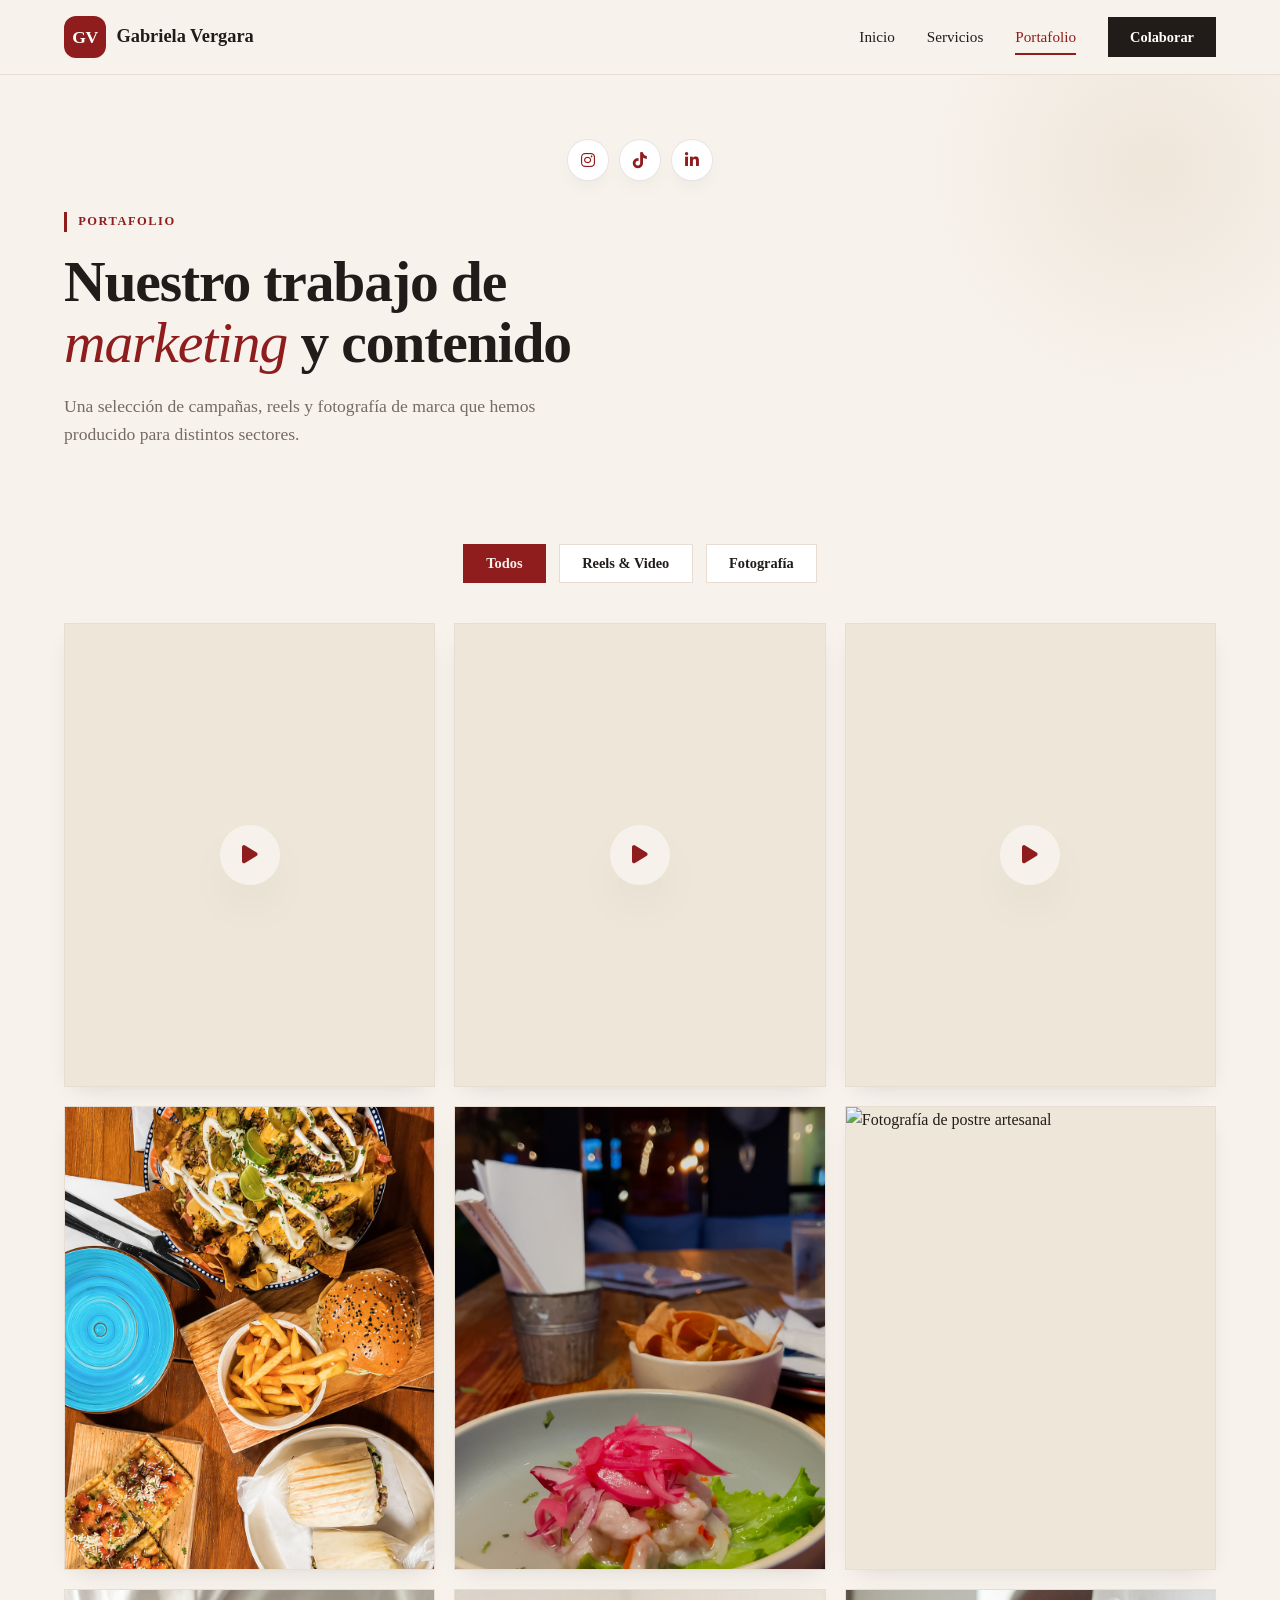
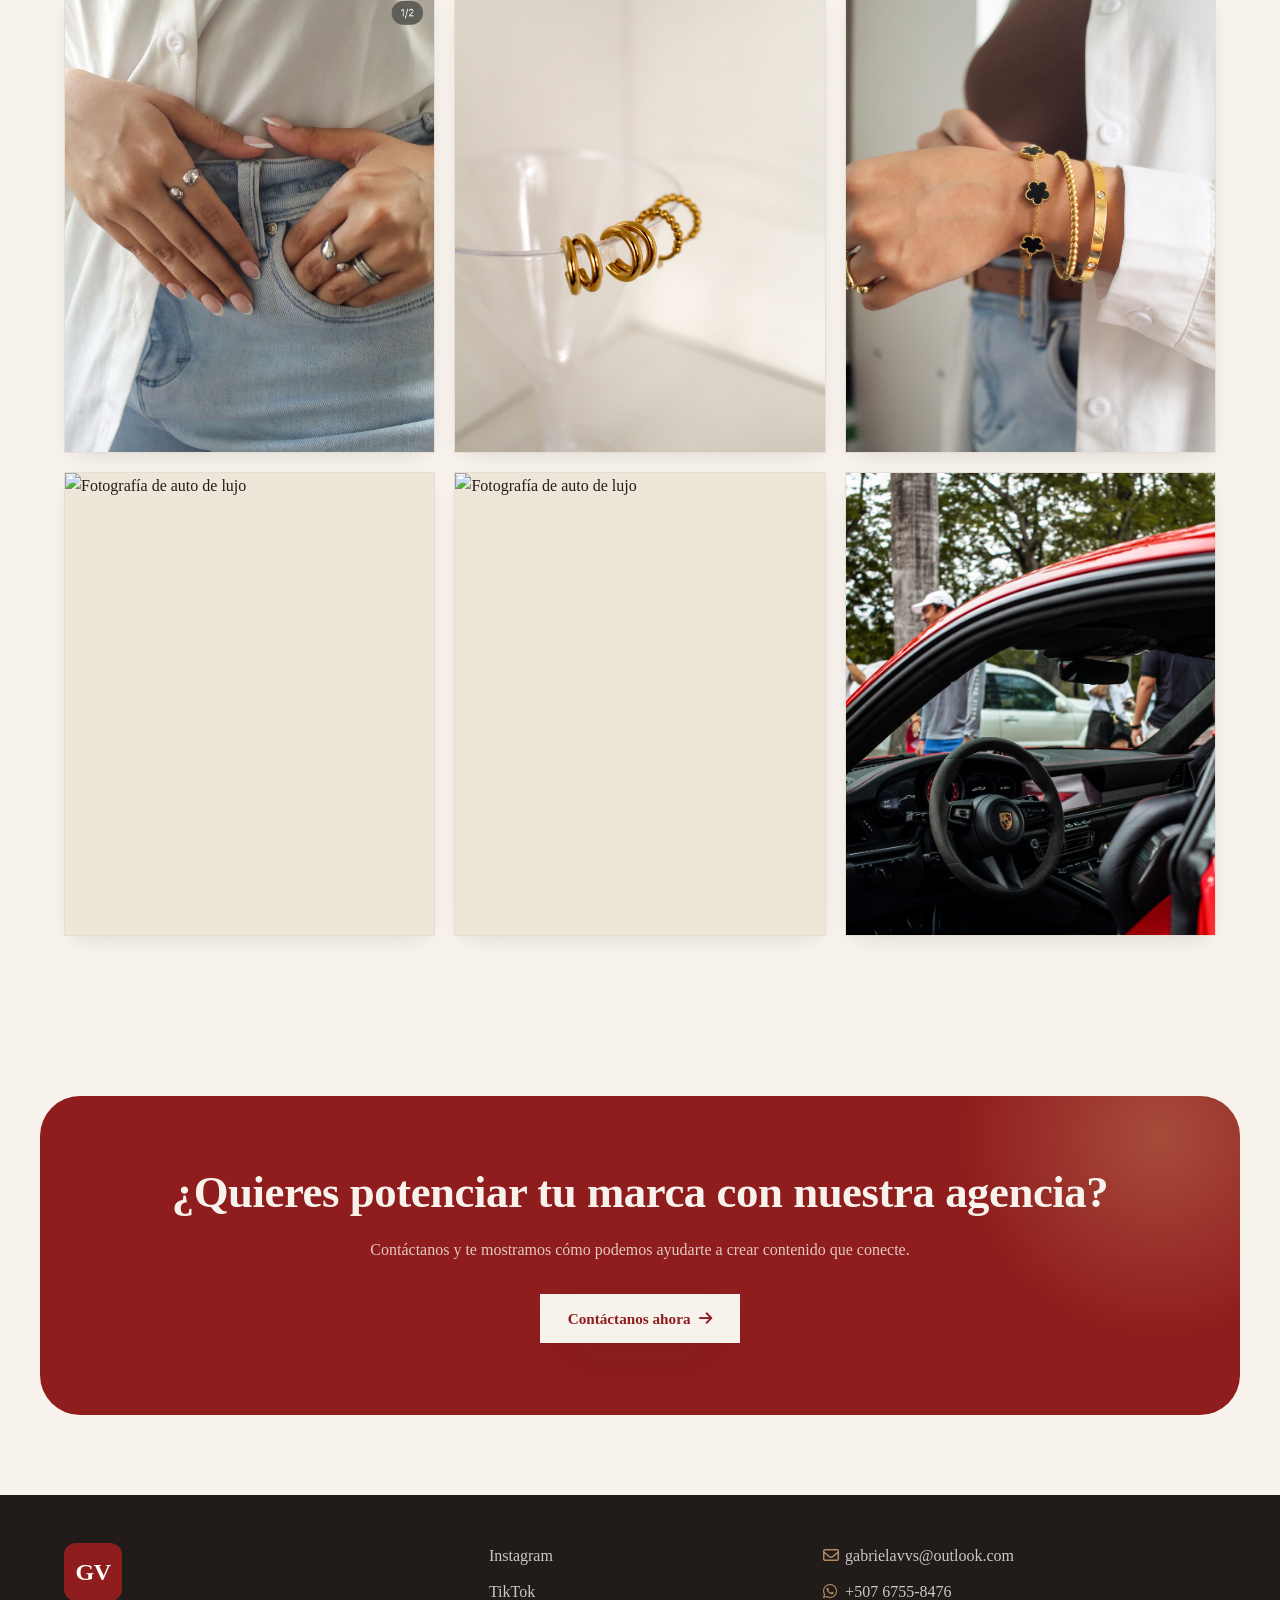
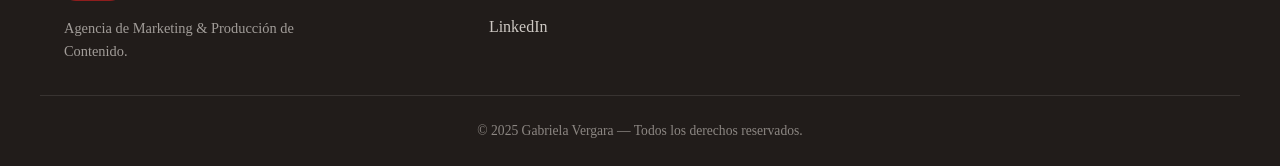
==== portafolio.html @ 84b617a2 "arreglo del portafolio" ====
<!DOCTYPE html>
<html lang="es">
<head>
    <meta charset="UTF-8">
    <meta name="viewport" content="width=device-width, initial-scale=1.0">
    <title>Portafolio de Marketing y Producción | Agencia Gabriela Vergara</title>
    <meta name="description" content="Portafolio de nuestra agencia de marketing: producción audiovisual, campañas de video y fotografía profesional para marcas.">
    <meta name="keywords" content="portafolio agencia marketing, producción audiovisual, campañas digitales, fotografía de marca">
    <meta name="author" content="Gabriela Vergara">

    <meta property="og:title" content="Portafolio de Marketing | Agencia Gabriela Vergara">
    <meta property="og:description" content="Trabajos destacados de nuestra agencia de marketing y producción de contenido.">
    <meta property="og:type" content="website">

    <link rel="preconnect" href="https://fonts.googleapis.com">
    <link rel="preconnect" href="https://fonts.gstatic.com" crossorigin>
    <link href="https://fonts.googleapis.com/css2?family=Fraunces:ital,opsz,wght@0,9..144,400;0,9..144,600;0,9..144,800;1,9..144,500&family=Poppins:wght@300;400;500;600;700&display=swap" rel="stylesheet">
    <link rel="stylesheet" href="https://cdnjs.cloudflare.com/ajax/libs/font-awesome/6.4.0/css/all.min.css">
    <link rel="stylesheet" href="styles.css">

    <script type="application/ld+json">
    {
        "@context": "https://schema.org",
        "@type": "CollectionPage",
        "name": "Portafolio de Marketing",
        "description": "Proyectos de marketing digital, producción audiovisual y fotografía.",
        "provider": { "@type": "MarketingAgency", "name": "Gabriela Vergara" }
    }
    </script>
</head>
<body>

<!-- ============== HEADER ============== -->
<header id="header">
    <div class="container nav-wrap">
        <a href="index.html" class="logo">
            <span class="logo-mark">GV</span>
            <span class="logo-text">Gabriela Vergara</span>
        </a>
        <nav class="nav-links" id="navLinks">
            <a href="index.html">Inicio</a>
            <a href="servicios.html">Servicios</a>
            <a href="portafolio.html" class="active">Portafolio</a>
            <button class="btn btn-ghost" data-consulta="colaboración creativa">Colaborar</button>
        </nav>
        <button class="menu-toggle" id="menuToggle" aria-label="Abrir menú">
            <i class="fas fa-bars"></i>
        </button>
    </div>
    <div class="menu-overlay" id="menuOverlay"></div>
</header>

<main>
    <!-- ============== HERO ============== -->
    <section class="page-hero">
        <div class="container">
            <div class="social-row reveal">
                <a href="https://www.instagram.com/gabrielavvs/?hl=es" target="_blank" rel="noopener noreferrer" aria-label="Instagram"><i class="fab fa-instagram"></i></a>
                <a href="https://www.tiktok.com/@gabrielavvss" target="_blank" rel="noopener noreferrer" aria-label="TikTok"><i class="fab fa-tiktok"></i></a>
                <a href="https://www.linkedin.com/in/gabriela-vergara-07524b201/" target="_blank" rel="noopener noreferrer" aria-label="LinkedIn"><i class="fab fa-linkedin-in"></i></a>
            </div>
            <span class="section-tag reveal">Portafolio</span>
            <h1 class="reveal">Nuestro trabajo de <em>marketing</em> y contenido</h1>
            <p class="lead reveal">Una selección de campañas, reels y fotografía de marca que hemos producido para distintos sectores.</p>
        </div>
    </section>

    <!-- ============== PORTAFOLIO ============== -->
    <section class="portfolio">
        <div class="container">
            <div class="filter-bar reveal">
                <button class="filter-btn active" data-filter="all">Todos</button>
                <button class="filter-btn" data-filter="video">Reels &amp; Video</button>
                <button class="filter-btn" data-filter="fotografia">Fotografía</button>
            </div>

            <div class="portfolio-grid" id="portfolioGrid">
                <!-- VIDEOS / REELS -->
                <div class="portfolio-item reveal" data-category="video" data-title="Reel Narrativo · Moda" data-src="comida1.mp4" data-type="video">
                    <video src="comida1.mp4" poster="images/port-reel-2.png" preload="metadata" muted loop></video>
                    <div class="play-icon"><span><i class="fas fa-play"></i></span></div>
                    <div class="item-overlay"><span class="tag">Reels &amp; Video</span><span class="title">Reel Narrativo · Moda</span></div>
                </div>
                <div class="portfolio-item reveal" data-category="video" data-title="Campaña TikTok Viral" data-src="comida2.mp4" data-type="video">
                    <video src="comida2.mp4" poster="images/port-reel-1.png" preload="metadata" muted loop></video>
                    <div class="play-icon"><span><i class="fas fa-play"></i></span></div>
                    <div class="item-overlay"><span class="tag">Reels &amp; Video</span><span class="title">Campaña TikTok Viral</span></div>
                </div>
                <div class="portfolio-item reveal" data-category="video" data-title="Contenido Institucional" data-src="comida3.mp4" data-type="video">
                    <video src="comida3.mp4" poster="images/port-reel-3.png" preload="metadata" muted loop></video>
                    <div class="play-icon"><span><i class="fas fa-play"></i></span></div>
                    <div class="item-overlay"><span class="tag">Reels &amp; Video</span><span class="title">Contenido Institucional</span></div>
                </div>

                <!-- FOTOGRAFÍA -->
                <div class="portfolio-item reveal" data-category="fotografia" data-title="Gastronomía" data-src="comida1.jpg">
                    <img src="comida1.jpg" alt="Fotografía gastronómica de plato gourmet">
                    <div class="item-overlay"><span class="tag">Fotografía</span><span class="title">Gastronomía</span></div>
                </div>
                <div class="portfolio-item reveal" data-category="fotografia" data-title="Producto Fresco" data-src="comida2.jpg">
                    <img src="comida2.jpg" alt="Fotografía de vegetales frescos">
                    <div class="item-overlay"><span class="tag">Fotografía</span><span class="title">Producto Fresco</span></div>
                </div>
                <div class="portfolio-item reveal" data-category="fotografia" data-title="Repostería" data-src="comida3.jpg">
                    <img src="comida3.jpg" alt="Fotografía de postre artesanal">
                    <div class="item-overlay"><span class="tag">Fotografía</span><span class="title">Repostería</span></div>
                </div>
                <div class="portfolio-item reveal" data-category="fotografia" data-title="Joyería" data-src="prendas1.PNG">
                    <img src="prendas1.PNG" alt="Fotografía de joyería de lujo">
                    <div class="item-overlay"><span class="tag">Fotografía</span><span class="title">Joyería</span></div>
                </div>
                <div class="portfolio-item reveal" data-category="fotografia" data-title="Detalle Joyería" data-src="prendas2.JPG">
                    <img src="prendas2.JPG" alt="Fotografía de aretes de oro">
                    <div class="item-overlay"><span class="tag">Fotografía</span><span class="title">Detalle Joyería</span></div>
                </div>
                <div class="portfolio-item reveal" data-category="fotografia" data-title="Detalle Automotriz" data-src="prendas3.jpg">
                    <img src="prendas3.jpg" alt="Fotografía automotriz de detalle">
                    <div class="item-overlay"><span class="tag">Fotografía</span><span class="title">Detalle Automotriz</span></div>
                </div>
                <div class="portfolio-item reveal" data-category="fotografia" data-title="Campaña Automotriz" data-src="A1.JPG">
                    <img src="A1.JPG" alt="Fotografía de auto de lujo">
                    <div class="item-overlay"><span class="tag">Fotografía</span><span class="title">Campaña Automotriz</span></div>
                </div>
                <div class="portfolio-item reveal" data-category="fotografia" data-title="Campaña Automotriz" data-src="A6.JPG">
                    <img src="A6.JPG" alt="Fotografía de auto de lujo">
                    <div class="item-overlay"><span class="tag">Fotografía</span><span class="title">Campaña Automotriz</span></div>
                </div>
                <div class="portfolio-item reveal" data-category="fotografia" data-title="Campaña Automotriz" data-src="A5.JPG">
                    <img src="A5.JPG" alt="Fotografía de auto de lujo">
                    <div class="item-overlay"><span class="tag">Fotografía</span><span class="title">Campaña Automotriz</span></div>
                </div>
            </div>
        </div>
    </section>

    <!-- ============== CTA ============== -->
    <section id="contacto" class="cta">
        <div class="container cta-inner reveal">
            <h2>¿Quieres potenciar tu marca con nuestra agencia?</h2>
            <p>Contáctanos y te mostramos cómo podemos ayudarte a crear contenido que conecte.</p>
            <button class="btn btn-light" data-consulta="consulta general">Contáctanos ahora <i class="fas fa-arrow-right"></i></button>
        </div>
    </section>
</main>

<!-- ============== FOOTER ============== -->
<footer>
    <div class="container footer-grid">
        <div>
            <span class="logo-mark big">GV</span>
            <p class="footer-tag">Agencia de Marketing &amp; Producción de Contenido.</p>
        </div>
        <div class="footer-social">
            <a href="https://www.instagram.com/gabrielavvs/?hl=es" target="_blank" rel="noopener noreferrer">Instagram</a>
            <a href="https://www.tiktok.com/@gabrielavvss" target="_blank" rel="noopener noreferrer">TikTok</a>
            <a href="https://www.linkedin.com/in/gabriela-vergara-07524b201/" target="_blank" rel="noopener noreferrer">LinkedIn</a>
        </div>
        <div class="footer-contact">
            <a href="mailto:gabrielavvs@outlook.com"><i class="far fa-envelope"></i> gabrielavvs@outlook.com</a>
            <a href="https://wa.me/50767558476" target="_blank" rel="noopener noreferrer"><i class="fab fa-whatsapp"></i> +507 6755-8476</a>
        </div>
    </div>
    <div class="footer-bottom">© 2025 Gabriela Vergara — Todos los derechos reservados.</div>
</footer>

<!-- ============== MODAL ============== -->
<div id="contactModal" class="modal">
    <div class="modal-content">
        <button class="modal-close" id="closeModalBtn" aria-label="Cerrar">&times;</button>
        <h3>Solicitar información</h3>
        <div class="service-name" id="modalServiceName">Proyecto de interés</div>
        <p>Elige cómo prefieres contactarnos:</p>
        <div class="modal-actions">
            <a href="#" id="whatsappLink" class="modal-wa"><i class="fab fa-whatsapp"></i> WhatsApp</a>
            <a href="#" id="emailLink" class="modal-mail"><i class="far fa-envelope"></i> Correo electrónico</a>
        </div>
    </div>
</div>

<!-- ============== LIGHTBOX ============== -->
<div id="lightbox" class="lightbox" data-testid="lightbox">
    <button class="lightbox-close" id="lightboxClose" aria-label="Cerrar">&times;</button>
    <button class="lightbox-nav lightbox-prev" id="lightboxPrev" aria-label="Anterior"><i class="fas fa-chevron-left"></i></button>
    <button class="lightbox-nav lightbox-next" id="lightboxNext" aria-label="Siguiente"><i class="fas fa-chevron-right"></i></button>
    <div class="lightbox-content" id="lightboxContent"></div>
    <div class="lightbox-caption" id="lightboxCaption"></div>
</div>
<script src="script.js"></script>
<script src="portafolio.js"></script>
</body>
</html>
---- styles.css ----
/* ============================================
   GABRIELA VERGARA — DISEÑO CREATIVO EDITORIAL
   ============================================ */

/* 1. RESET */
*, *::before, *::after { margin: 0; padding: 0; box-sizing: border-box; }

:root {
    --primary: #8F1D1D;
    --primary-dark: #6B1515;
    --primary-light: #B14242;
    --secondary: #D4A373;
    --cream: #F7F2EC;
    --cream-deep: #EFE6DA;
    --ink: #211C1A;
    --muted: #756B64;
    --white: #ffffff;
    --border: #E7DDD2;
    --shadow-sm: 0 8px 24px -12px rgba(33,28,26,0.18);
    --shadow-md: 0 24px 50px -20px rgba(33,28,26,0.28);
    --radius: 0px;
    --font-family: 'Poppins', system-ui, -apple-system, 'Segoe UI', Roboto, 'Helvetica Neue', sans-serif;
   
}

html { scroll-behavior: smooth; }

body {
    font-family: var(--font-body);
    background: var(--cream);
    color: var(--ink);
    line-height: 1.6;
    overflow-x: hidden;
}

.container { max-width: 1200px; margin: 0 auto; padding: 0 1.5rem; }

/* Reveal animation */
.reveal { opacity: 0; transform: translateY(36px); transition: opacity .8s ease, transform .8s cubic-bezier(.2,.7,.2,1); }
.reveal.in { opacity: 1; transform: none; }

/* ============================================
   2. HEADER
   ============================================ */
#header {
    position: sticky; top: 0; z-index: 100;
    background: rgba(247,242,236,0.82);
    backdrop-filter: blur(14px);
    border-bottom: 1px solid var(--border);
    transition: box-shadow .3s ease, background .3s ease;
}
#header.scrolled { box-shadow: var(--shadow-sm); background: rgba(247,242,236,0.95); }

.nav-wrap { display: flex; align-items: center; justify-content: space-between; padding: 1rem 1.5rem; }

.logo { display: flex; align-items: center; gap: .65rem; text-decoration: none; color: var(--ink); }
.logo-mark {
    display: grid; place-items: center;
    width: 42px; height: 42px;
    background: var(--primary); color: var(--white);
    font-family: var(--font-display); font-weight: 800; font-size: 1.1rem;
    border-radius: 12px; letter-spacing: -.5px;
}
.logo-mark.big { width: 58px; height: 58px; font-size: 1.5rem; }
.logo-text { font-family: var(--font-display); font-weight: 600; font-size: 1.15rem; }

.nav-links { display: flex; align-items: center; gap: 2rem; }
.nav-links a { text-decoration: none; color: var(--ink); font-weight: 500; font-size: .95rem; position: relative; transition: color .25s; }
.nav-links a::after { content:''; position:absolute; left:0; bottom:-6px; height:2px; width:0; background: var(--primary); transition: width .3s ease; }
.nav-links a:hover { color: var(--primary); }
.nav-links a:hover::after { width: 100%; }
.nav-links a.active { color: var(--primary); }
.nav-links a.active::after { width: 100%; }

.menu-toggle { display: none; background: none; border: none; font-size: 1.5rem; color: var(--primary); cursor: pointer; }
.menu-overlay { display: none; position: fixed; inset: 0; background: rgba(33,28,26,.5); z-index: 90; }
.menu-overlay.active { display: block; }

/* ============================================
   3. BOTONES
   ============================================ */
.btn {
    display: inline-flex; align-items: center; gap: .55rem;
    font-family: var(--font-body); font-weight: 600; font-size: .95rem;
    padding: .85rem 1.6rem; border-radius: 0; cursor: pointer;
    border: 2px solid transparent; text-decoration: none;
    transition: transform .25s ease, background .25s ease, color .25s ease, box-shadow .25s ease;
}
.btn i { transition: transform .25s ease; }
.btn:hover i { transform: translateX(4px); }

.btn-primary { background: var(--primary); color: var(--white); box-shadow: 0 12px 28px -10px rgba(143,29,29,.55); }
.btn-primary:hover { background: var(--primary-dark); transform: translateY(-3px); }

.btn-outline { background: transparent; color: var(--primary); border-color: var(--primary); }
.btn-outline:hover { background: var(--primary); color: var(--white); transform: translateY(-3px); }

.btn-ghost { background: var(--ink); color: var(--white); padding: .6rem 1.25rem; font-size: .9rem; }
.btn-ghost:hover { background: var(--primary); transform: translateY(-2px); }

.btn-light { background: var(--cream); color: var(--primary); box-shadow: var(--shadow-md); }
.btn-light:hover { transform: translateY(-3px); background: var(--white); }

/* ============================================
   4. HERO
   ============================================ */
.hero { padding: 4rem 0 0; position: relative; }
.hero-grid { display: grid; grid-template-columns: 1.05fr .95fr; gap: 3rem; align-items: center; }

.eyebrow {
    display: inline-flex; align-items: center; gap: .5rem;
    font-size: .8rem; font-weight: 600; letter-spacing: .04em; text-transform: uppercase;
    color: var(--primary); background: var(--cream-deep);
    padding: .45rem 1rem; border-radius: 0; margin-bottom: 1.5rem;
}
.eyebrow .dot { width: 8px; height: 8px; border-radius: 50%; background: var(--primary); animation: pulse 1.8s infinite; }
@keyframes pulse { 0%,100%{ transform: scale(1); opacity:1 } 50%{ transform: scale(1.5); opacity:.5 } }

.hero-text h1 {
    font-family: var(--font-display); font-weight: 800;
    font-size: clamp(2.4rem, 5vw, 4rem); line-height: 1.05; letter-spacing: -.02em;
    margin-bottom: 1.3rem;
}
.hero-text h1 em { font-style: italic; color: var(--primary); font-weight: 500; }

.lead { font-size: 1.1rem; color: var(--muted); max-width: 30rem; margin-bottom: 2rem; }

.hero-buttons { display: flex; flex-wrap: wrap; gap: 1rem; margin-bottom: 2.5rem; }

.hero-stats { display: flex; gap: 2.2rem; flex-wrap: wrap; }
.hero-stats div { display: flex; flex-direction: column; }
.hero-stats strong { font-family: var(--font-display); font-size: 1.8rem; color: var(--primary); line-height: 1; }
.hero-stats span { font-size: .82rem; color: var(--muted); margin-top: .3rem; }

/* Hero visual */
.hero-visual { position: relative; }
.hero-img-frame {
    border-radius: var(--radius); overflow: hidden;
    box-shadow: var(--shadow-md); border: 1px solid var(--border);
    transform: rotate(1.5deg);
}
.hero-img-frame img { width: 100%; display: block; aspect-ratio: 4/5; object-fit: cover; }

.floating-card {
    position: absolute; display: flex; align-items: center; gap: .75rem;
    background: var(--white); padding: .85rem 1.1rem; border-radius: 0;
    box-shadow: var(--shadow-md); border: 1px solid var(--border);
    animation: float 4s ease-in-out infinite;
}
.floating-card i { color: var(--primary); font-size: 1.3rem; }
.floating-card strong { display: block; font-size: .85rem; }
.floating-card span { font-size: .72rem; color: var(--muted); }
.card-1 { top: 8%; left: -8%; }
.card-2 { bottom: 12%; right: -6%; animation-delay: 1.5s; }
@keyframes float { 0%,100%{ transform: translateY(0) } 50%{ transform: translateY(-12px) } }

.hero-social { position: absolute; bottom: 1rem; left: 1rem; display: flex; gap: .6rem; }
.hero-social a {
    width: 40px; height: 40px; display: grid; place-items: center;
    background: rgba(255,255,255,.9); color: var(--primary); border-radius: 50%;
    font-size: 1rem; text-decoration: none; transition: transform .25s, background .25s, color .25s;
    box-shadow: var(--shadow-sm);
}
.hero-social a:hover { background: var(--primary); color: var(--white); transform: translateY(-4px); }

/* Marquee */
.marquee { margin-top: 4rem; background: var(--primary); color: var(--cream); overflow: hidden; padding: .9rem 0; transform: rotate(-1deg) scale(1.04); }
.marquee-track { display: flex; gap: 1.5rem; white-space: nowrap; width: max-content; animation: scroll 28s linear infinite; }
.marquee-track span { font-family: var(--font-display); font-style: italic; font-size: 1.2rem; }
@keyframes scroll { to { transform: translateX(-50%); } }

/* ============================================
   4.1 HERO CON FONDO ROJO (CLASE ESPECÍFICA)
   ============================================ */
.hero.hero-red-bg {
    background: var(--primary);
}

.hero.hero-red-bg .hero-text h1,
.hero.hero-red-bg .hero-text h1 em,
.hero.hero-red-bg .lead,
.hero.hero-red-bg .hero-stats span,
.hero.hero-red-bg .hero-stats strong {
    color: var(--cream);
}

.hero.hero-red-bg .eyebrow {
    background: rgba(255,255,255,0.2);
    color: var(--cream);
}

.hero.hero-red-bg .eyebrow .dot {
    background: var(--cream);
}

.hero.hero-red-bg .btn-outline {
    border-color: var(--cream);
    color: var(--cream);
}

.hero.hero-red-bg .btn-outline:hover {
    background: var(--cream);
    color: var(--primary);
}

.hero.hero-red-bg .floating-card {
    background: var(--cream);
}

.hero.hero-red-bg .hero-social a {
    background: var(--cream);
}

.hero.hero-red-bg .hero-social a:hover {
    background: var(--white);
}

/* ============================================
   5. NOSOTROS
   ============================================ */
.about { padding: 6rem 0; }
.about-grid { display: grid; grid-template-columns: 1fr 1fr; gap: 3rem; align-items: start; }

.section-tag {
    display: inline-block; font-size: .78rem; font-weight: 600; letter-spacing: .12em;
    text-transform: uppercase; color: var(--primary);
    border-left: 3px solid var(--primary); padding-left: .7rem; margin-bottom: 1.2rem;
}
.section-tag.light { color: var(--secondary); border-color: var(--secondary); }

.about-intro h2, .methods-head h2, .cta h2 {
    font-family: var(--font-display); font-weight: 700;
    font-size: clamp(1.9rem, 3.5vw, 2.8rem); line-height: 1.1; letter-spacing: -.01em; margin-bottom: 1.2rem;
}
.about-intro p { color: var(--muted); font-size: 1.05rem; }

.about-cards { display: flex; flex-direction: column; gap: 1rem; }
.about-card {
    background: var(--white); border: 1px solid var(--border); border-radius: var(--radius);
    padding: 1.6rem; display: flex; flex-direction: column; gap: .4rem;
    transition: transform .3s ease, box-shadow .3s ease; position: relative; overflow: hidden;
}
.about-card::before { content:''; position:absolute; left:0; top:0; bottom:0; width:4px; background: var(--primary); transform: scaleY(0); transform-origin: bottom; transition: transform .3s ease; }
.about-card:hover { transform: translateY(-5px); box-shadow: var(--shadow-md); }
.about-card:hover::before { transform: scaleY(1); }
.about-card i { font-size: 1.5rem; color: var(--primary); margin-bottom: .3rem; }
.about-card h3 { font-family: var(--font-display); font-size: 1.2rem; }
.about-card p { color: var(--muted); font-size: .95rem; }

/* ============================================
   6. MÉTODOS
   ============================================ */
.methods { padding: 6rem 0; background: var(--ink); color: var(--cream); border-radius: 40px; margin: 0 1rem; }
.methods-head { text-align: center; max-width: 640px; margin: 0 auto 3.5rem; }
.methods-head h2 { color: var(--cream); }
.methods-head p { color: rgba(247,242,236,.65); }

.methods-grid { display: grid; grid-template-columns: repeat(3, 1fr); gap: 1.5rem; }
.method-card {
    background: rgba(255,255,255,.04); border: 1px solid rgba(255,255,255,.12);
    border-radius: var(--radius); padding: 2.2rem 1.8rem; position: relative;
    transition: transform .35s ease, background .35s ease, border-color .35s ease;
}
.method-card:hover { transform: translateY(-8px); background: rgba(255,255,255,.07); border-color: var(--secondary); }
.method-letter {
    font-family: var(--font-display); font-style: italic; font-size: 3rem; font-weight: 800;
    color: var(--secondary); display: block; line-height: 1; margin-bottom: 1rem;
}
.method-card h3 { font-family: var(--font-display); font-size: 1.35rem; margin-bottom: .7rem; color: var(--cream); }
.method-card p { color: rgba(247,242,236,.7); font-size: .95rem; margin-bottom: 1.5rem; }
.method-cta { background: none; border: none; color: var(--secondary); font-family: var(--font-body); font-weight: 600; cursor: pointer; display: inline-flex; align-items: center; gap: .5rem; transition: gap .25s; }
.method-cta:hover { gap: .85rem; }
.method-card.featured { background: var(--primary); border-color: var(--primary); }
.method-card.featured:hover { background: var(--primary-dark); }
.method-card.featured .method-letter,
.method-card.featured .method-cta { color: var(--cream); }
.method-card.featured p { color: rgba(247,242,236,.85); }
.badge { position: absolute; top: 1.2rem; right: 1.2rem; background: var(--secondary); color: var(--ink); font-size: .7rem; font-weight: 700; padding: .3rem .7rem; border-radius: 0; text-transform: uppercase; letter-spacing: .05em; }

/* ============================================
   7. SERVICIOS
   ============================================ */
.services { padding: 6rem 0; }
.services-grid { display: grid; grid-template-columns: repeat(4, 1fr); gap: 1.2rem; }
.service-item {
    background: var(--white); border: 1px solid var(--border); border-radius: var(--radius);
    padding: 1.8rem 1.4rem; transition: transform .3s ease, box-shadow .3s ease;
}
.service-item:hover { transform: translateY(-6px); box-shadow: var(--shadow-md); }
.service-item i { font-size: 1.6rem; color: var(--primary); background: var(--cream-deep); width: 52px; height: 52px; display: grid; place-items: center; border-radius: 0; margin-bottom: 1rem; }
.service-item h3 { font-family: var(--font-display); font-size: 1.15rem; margin-bottom: .5rem; }
.service-item p { color: var(--muted); font-size: .9rem; }

/* ============================================
   8. CTA
   ============================================ */
.cta { padding: 5rem 1rem; }
.cta-inner {
    background: var(--primary); color: var(--cream); border-radius: 40px;
    padding: 4.5rem 2rem; text-align: center; position: relative; overflow: hidden;
}
.cta-inner::before { content:''; position:absolute; top:-50%; right:-10%; width:400px; height:400px; background: radial-gradient(circle, rgba(212,163,115,.35), transparent 70%); }
.cta-inner h2 { color: var(--cream); position: relative; }
.cta-inner p { color: rgba(247,242,236,.8); max-width: 36rem; margin: .8rem auto 2rem; position: relative; }
.cta-inner .btn { position: relative; }

/* ============================================
   9. FOOTER
   ============================================ */
footer { background: var(--ink); color: var(--cream); padding: 3rem 0 1.5rem; }
.footer-grid { display: grid; grid-template-columns: 1.3fr 1fr 1.3fr; gap: 2rem; align-items: start; padding-bottom: 2rem; border-bottom: 1px solid rgba(255,255,255,.1); }
.footer-tag { color: rgba(247,242,236,.6); margin-top: 1rem; font-size: .9rem; max-width: 18rem; }
.footer-social { display: flex; flex-direction: column; gap: .6rem; }
.footer-social a, .footer-contact a { color: var(--cream); text-decoration: none; opacity: .8; transition: opacity .25s, color .25s; }
.footer-social a:hover, .footer-contact a:hover { opacity: 1; color: var(--secondary); }
.footer-contact { display: flex; flex-direction: column; gap: .6rem; }
.footer-contact i { color: var(--secondary); width: 18px; }
.footer-bottom { text-align: center; padding-top: 1.5rem; font-size: .85rem; color: rgba(247,242,236,.5); }

/* ============================================
   10. MODAL
   ============================================ */
.modal { display: none; position: fixed; inset: 0; z-index: 1000; background: rgba(33,28,26,.55); backdrop-filter: blur(5px); justify-content: center; align-items: center; padding: 1rem; }
.modal.open { display: flex; animation: fadeIn .25s ease; }
@keyframes fadeIn { from{opacity:0} to{opacity:1} }
.modal-content { background: var(--white); border-radius: 0; max-width: 420px; width: 100%; padding: 2.4rem 2rem 2rem; text-align: center; border-top: 5px solid var(--primary); position: relative; animation: popIn .3s cubic-bezier(.2,.8,.2,1); }
@keyframes popIn { from{ transform: scale(.9); opacity:0 } to{ transform: scale(1); opacity:1 } }
.modal-close { position: absolute; top: 1rem; right: 1.2rem; background: none; border: none; font-size: 1.8rem; line-height: 1; color: var(--muted); cursor: pointer; transition: color .2s; }
.modal-close:hover { color: var(--primary); }
.modal-content h3 { font-family: var(--font-display); font-size: 1.5rem; margin-bottom: .4rem; }
.service-name { font-weight: 600; color: var(--primary); margin-bottom: .4rem; }
.modal-content > p { color: var(--muted); font-size: .92rem; margin-bottom: 1.4rem; }
.modal-actions { display: flex; flex-direction: column; gap: .8rem; }
.modal-actions a { display: flex; align-items: center; justify-content: center; gap: .6rem; padding: .9rem; border-radius: 0; text-decoration: none; font-weight: 600; transition: transform .2s, opacity .2s; }
.modal-actions a:hover { transform: translateY(-2px); }
.modal-wa { background: #25D366; color: #fff; }
.modal-mail { background: var(--primary); color: #fff; }

/* ============================================
   11. PÁGINAS INTERNAS — HERO
   ============================================ */
.page-hero { padding: 4rem 0 3rem; position: relative; overflow: hidden; }
.page-hero .container { position: relative; z-index: 2; }
.page-hero .social-row { display: flex; gap: .6rem; margin-bottom: 1.6rem; }
.page-hero .social-row a {
    width: 42px; height: 42px; display: grid; place-items: center;
    background: var(--white); color: var(--primary); border-radius: 50%;
    font-size: 1rem; text-decoration: none; box-shadow: var(--shadow-sm);
    transition: transform .25s, background .25s, color .25s;
}
.page-hero .social-row a:hover { background: var(--primary); color: var(--white); transform: translateY(-4px); }
.page-hero h1 {
    font-family: var(--font-display); font-weight: 800;
    font-size: clamp(2.2rem, 5vw, 3.6rem); line-height: 1.06; letter-spacing: -.02em;
    max-width: 18ch;
}
.page-hero h1 em { font-style: italic; color: var(--primary); font-weight: 500; }
.page-hero .lead { margin-top: 1.2rem; max-width: 34rem; }
.page-hero::after {
    content: ''; position: absolute; top: -30%; right: -8%;
    width: 460px; height: 460px; border-radius: 50%;
    background: radial-gradient(circle, var(--cream-deep), transparent 70%); z-index: 1;
}

/* ============================================
   12. PLANES DE SERVICIO
   ============================================ */
.plans { padding: 2rem 0 5rem; }
.plans-grid { display: grid; grid-template-columns: repeat(3, 1fr); gap: 1.5rem; }
.plan-card {
    background: var(--white); border: 1px solid var(--border); border-radius: var(--radius);
    padding: 2rem 1.7rem; display: flex; flex-direction: column;
    transition: transform .3s ease, box-shadow .3s ease; position: relative;
}
.plan-card:hover { transform: translateY(-8px); box-shadow: var(--shadow-md); }
.plan-card.featured { border-color: var(--primary); box-shadow: var(--shadow-md); }
.plan-flag {
    position: absolute; top: -12px; left:   1.7rem; background: var(--primary); color: var(--cream);
    font-size: .7rem; font-weight: 700; padding: .35rem .9rem; border-radius: 0;
    text-transform: uppercase; letter-spacing: .05em;
}
.plan-card h3 { font-family: var(--font-display); font-size: 1.4rem; margin-bottom: .5rem; }
.plan-card > p { color: var(--muted); font-size: .92rem; margin-bottom: 1.3rem; }
.plan-features { list-style: none; display: flex; flex-direction: column; gap: .65rem; margin-bottom: 1.4rem; }
.plan-features li { display: flex; gap: .6rem; font-size: .9rem; color: var(--ink); }
.plan-features li i { color: var(--primary); font-size: .85rem; margin-top: .25rem; }
.plan-meta {
    background: var(--cream-deep); color: var(--primary); font-weight: 600; font-size: .82rem;
    padding: .65rem .9rem; border-radius: 0; text-align: center; margin-bottom: 1.3rem;
}
.plan-card .btn { margin-top: auto; justify-content: center; }

/* ============================================
   13. SERVICIOS COMPLEMENTARIOS
   ============================================ */
.addons { padding: 5rem 1rem; }
.addons-inner { background: var(--ink); color: var(--cream); border-radius: 40px; padding: 4rem 2rem; }
.addons-head { text-align: center; max-width: 620px; margin: 0 auto 3rem; }
.addons-head h2 { font-family: var(--font-display); font-weight: 700; font-size: clamp(1.8rem, 3.5vw, 2.6rem); color: var(--cream); margin-bottom: .8rem; }
.addons-head p { color: rgba(247,242,236,.65); }
.addons-grid { display: grid; grid-template-columns: repeat(3, 1fr); gap: 1.3rem; max-width: 1000px; margin: 0 auto; }
.addon-item {
    background: rgba(255,255,255,.04); border: 1px solid rgba(255,255,255,.12);
    border-radius: var(--radius); padding: 1.6rem; transition: transform .3s, border-color .3s, background .3s;
}
.addon-item:hover { transform: translateY(-6px); border-color: var(--secondary); background: rgba(255,255,255,.07); }
.addon-item i { font-size: 1.4rem; color: var(--secondary); margin-bottom: .8rem; }
.addon-item h4 { font-family: var(--font-display); font-size: 1.1rem; margin-bottom: .35rem; color: var(--cream); }
.addon-item p { color: rgba(247,242,236,.65); font-size: .88rem; }

/* ============================================
   14. PORTAFOLIO
   ============================================ */
.portfolio { padding: 1rem 0 5rem; }
.filter-bar { display: flex; flex-wrap: wrap; gap: .8rem; justify-content: center; margin-bottom: 2.5rem; }
.filter-btn {
    font-family: var(--font-body); font-weight: 600; font-size: .9rem;
    padding: .6rem 1.4rem; border-radius: 0; cursor: pointer;
    background: var(--white); color: var(--ink); border: 1px solid var(--border);
    transition: background .25s, color .25s, transform .25s;
}
.filter-btn:hover { transform: translateY(-2px); }
.filter-btn.active { background: var(--primary); color: var(--cream); border-color: var(--primary); }

.portfolio-grid { display: grid; grid-template-columns: repeat(3, 1fr); gap: 1.2rem; }
.portfolio-item {
    position: relative; border-radius: var(--radius); overflow: hidden; cursor: pointer;
    aspect-ratio: 4/5; box-shadow: var(--shadow-sm); border: 1px solid var(--border);
    background: var(--cream-deep);
}
.portfolio-item img { width: 100%; height: 100%; object-fit: cover; display: block; transition: transform .5s ease; }
.portfolio-item:hover img { transform: scale(1.06); }
.portfolio-item .item-overlay {
    position: absolute; inset: 0; display: flex; flex-direction: column; justify-content: flex-end;
    padding: 1.2rem; background: linear-gradient(to top, rgba(33,28,26,.78), transparent 55%);
    opacity: 0; transition: opacity .35s ease;
}
.portfolio-item:hover .item-overlay { opacity: 1; }
.portfolio-item .item-overlay .tag { font-size: .72rem; text-transform: uppercase; letter-spacing: .08em; color: var(--secondary); font-weight: 600; }
.portfolio-item .item-overlay .title { font-family: var(--font-display); color: var(--cream); font-size: 1.05rem; margin-top: .2rem; }
.play-icon {
    position: absolute; inset: 0; display: grid; place-items: center; pointer-events: none;
}
.play-icon span {
    width: 60px; height: 60px; border-radius: 50%; background: rgba(247,242,236,.92); color: var(--primary);
    display: grid; place-items: center; font-size: 1.3rem; box-shadow: var(--shadow-md);
    transition: transform .3s ease;
}
.portfolio-item:hover .play-icon span { transform: scale(1.12); }

/* Lightbox */
.lightbox { display: none; position: fixed; inset: 0; z-index: 1100; background: rgba(20,16,15,.92); justify-content: center; align-items: center; padding: 2rem; }
.lightbox.open { display: flex; animation: fadeIn .25s ease; }
.lightbox-media { max-width: 90vw; max-height: 80vh; border-radius: 16px; overflow: hidden; box-shadow: var(--shadow-md); }
.lightbox-media img { max-width: 90vw; max-height: 80vh; display: block; }
.lightbox-caption { position: absolute; bottom: 1.5rem; left: 0; right: 0; text-align: center; color: var(--cream); font-family: var(--font-display); font-style: italic; font-size: 1.1rem; }
.lightbox-close { position: absolute; top: 1.5rem; right: 2rem; background: none; border: none; color: var(--cream); font-size: 2.4rem; line-height: 1; cursor: pointer; transition: color .2s; }
.lightbox-close:hover { color: var(--secondary); }
.lightbox-nav { position: absolute; top: 50%; transform: translateY(-50%); width: 52px; height: 52px; border-radius: 50%; background: rgba(247,242,236,.12); color: var(--cream); border: none; cursor: pointer; font-size: 1.3rem; display: grid; place-items: center; transition: background .25s; }
.lightbox-nav:hover { background: var(--primary); }
.lightbox-prev { left: 1.5rem; }
.lightbox-next { right: 1.5rem; }

/* ============================================
   15. RESPONSIVE
   ============================================ */
@media (max-width: 980px) {
    .hero-grid { grid-template-columns: 1fr; gap: 4rem; }
    .hero-visual { max-width: 440px; margin: 0 auto; width: 100%; }
    .about-grid { grid-template-columns: 1fr; }
    .methods-grid { grid-template-columns: 1fr; max-width: 460px; margin: 0 auto; }
    .services-grid { grid-template-columns: repeat(2, 1fr); }
    .footer-grid { grid-template-columns: 1fr; }
    .plans-grid { grid-template-columns: 1fr; max-width: 460px; margin: 0 auto; }
    .addons-grid { grid-template-columns: repeat(2, 1fr); }
    .portfolio-grid { grid-template-columns: repeat(2, 1fr); }
}

@media (max-width: 800px) {
    .menu-toggle { display: block; }
    .nav-links {
        position: fixed; top: 0; right: -100%; width: 75%; max-width: 320px; height: 100vh;
        background: var(--cream); flex-direction: column; justify-content: center;
        gap: 2rem; z-index: 95; transition: right .35s ease; box-shadow: -10px 0 30px rgba(0,0,0,.15);
    }
    .nav-links.active { right: 0; }
    .nav-links a { font-size: 1.2rem; }
}

@media (max-width: 560px) {
    .services-grid { grid-template-columns: 1fr; }
    .card-1 { left: 0; top: 4%; }
    .card-2 { right: 0; }
    .floating-card { padding: .6rem .8rem; }
    .hero-stats { gap: 1.5rem; }
    .methods { margin: 0 .5rem; padding: 4rem 0; }
    .addons-grid { grid-template-columns: 1fr; }
    .portfolio-grid { grid-template-columns: 1fr; }
    .lightbox-nav { width: 42px; height: 42px; }
    .lightbox-prev { left: .5rem; }
    .lightbox-next { right: .5rem; }
}
/* ============================================
   16. CTA FULL RED (BORDE A BORDE)
   ============================================ */
.cta-full-red {
    background: var(--primary);
    padding: 5rem 0;
    margin: 0;
    width: 100%;
}

.cta-inner-full {
    text-align: center;
    color: var(--cream);
    max-width: 800px;
    margin: 0 auto;
    padding: 0 1.5rem;
}

.cta-inner-full h2 {
    font-family: var(--font-display);
    font-weight: 700;
    font-size: clamp(1.9rem, 3.5vw, 2.8rem);
    line-height: 1.1;
    margin-bottom: 1.2rem;
    color: var(--cream);
}

.cta-inner-full p {
    color: rgba(247, 242, 236, 0.85);
    max-width: 36rem;
    margin: 0 auto 2rem;
    font-size: 1.1rem;
}

.cta-inner-full .btn-light {
    background: var(--cream);
    color: var(--primary);
    border: none;
}

.cta-inner-full .btn-light:hover {
    background: var(--white);
    transform: translateY(-3px);
}
/* Íconos dentro de las tarjetas de métodos */
.method-icon {
    font-size: 2.2rem;
    color: var(--secondary);
    margin-bottom: 1rem;
    display: inline-block;
}
/* ============================================
   6. MÉTODOS - FULL WIDTH (BORDE A BORDE)
   ============================================ */
.methods {
    padding: 6rem 0;
    background: var(--ink);
    color: var(--cream);
    width: 100%;
    margin: 0;
    border-radius: 0;
}/* ============================================
   27. NOSOTROS REDISEÑADO
   ============================================ */
.about-new {
    padding: 6rem 0;
    background: var(--accent-beige);
}

.about-new-header {
    text-align: center;
    max-width: 700px;
    margin: 0 auto 3rem;
}

.about-new-header .section-tag {
    display: inline-block;
    margin-bottom: 1rem;
}

.about-new-header h2 {
    font-family: var(--font-display);
    font-weight: 700;
    font-size: clamp(1.9rem, 3.5vw, 2.8rem);
    line-height: 1.2;
    color: var(--ink);
}

.about-new-header h2 em {
    color: var(--primary);
    font-style: italic;
    font-weight: 500;
}

.about-new-grid {
    display: grid;
    grid-template-columns: repeat(3, 1fr);
    gap: 2rem;
}

.about-new-card {
    background: var(--white);
    border-left: 4px solid var(--primary);
    padding: 2rem;
    transition: transform 0.3s ease, box-shadow 0.3s ease;
    box-shadow: var(--shadow-sm);
}

.about-new-card:hover {
    transform: translateY(-6px);
    box-shadow: var(--shadow-md);
}

.about-new-card.featured-about {
    background: var(--primary);
    border-left-color: var(--secondary);
}

.about-new-card.featured-about h3,
.about-new-card.featured-about p {
    color: var(--cream);
}

.about-new-card.featured-about .about-number {
    color: var(--secondary);
}

.about-number {
    display: inline-block;
    font-family: var(--font-display);
    font-size: 0.85rem;
    font-weight: 700;
    color: var(--primary);
    margin-bottom: 1rem;
    letter-spacing: 2px;
}

.about-new-card h3 {
    font-family: var(--font-display);
    font-size: 1.3rem;
    font-weight: 700;
    margin-bottom: 1rem;
    color: var(--ink);
}

.about-new-card p {
    color: var(--muted);
    font-size: 0.95rem;
    line-height: 1.6;
}

/* Responsive */
@media (max-width: 900px) {
    .about-new-grid {
        grid-template-columns: 1fr;
        max-width: 450px;
        margin: 0 auto;
    }
}
/* Estilos para videos en el portafolio */
.portfolio-item video {
    width: 100%;
    height: 100%;
    object-fit: cover;
    display: block;
    transition: transform .5s ease;
}

.portfolio-item:hover video {
    transform: scale(1.06);
}
/* Estilos para videos en el portafolio */
.portfolio-item video {
    width: 100%;
    height: 100%;
    object-fit: cover;
    display: block;
    transition: transform .5s ease;
}

.portfolio-item:hover video {
    transform: scale(1.06);
}

/* Asegurar que el poster se vea bien */
.portfolio-item video::-webkit-media-controls {
    display: none !important;
}

.portfolio-item video {
    pointer-events: none;
}
/* ============================================
   SERVICIOS CON FONDO CLARO
   ============================================ */
.methods-light {
    padding: 6rem 0;
    background: var(--cream);
    color: var(--ink);
    width: 100%;
    margin: 0;
}

.methods-light .methods-head h2 {
    color: var(--ink);
}

.methods-light .methods-head p {
    color: var(--muted);
}

.methods-light .method-card {
    background: var(--white);
    border: 1px solid var(--border);
}

.methods-light .method-card h3 {
    color: var(--ink);
}

.methods-light .method-card p {
    color: var(--muted);
}

.methods-light .method-icon {
    color: var(--primary);
}

.methods-light .method-cta {
    color: var(--primary);
}

.methods-light .method-cta:hover {
    color: var(--primary-dark);
}

.methods-light .method-card:hover {
    background: var(--white);
    border-color: var(--primary);
}
/* ============================================
   SERVICIOS CTA SECTION (SOLO BOTÓN)
   ============================================ */
.services-cta-section {
    padding: 6rem 0;
    background: var(--cream);
    text-align: center;
}

.services-cta-content {
    max-width: 800px;
    margin: 0 auto;
}

.services-cta-content .section-tag {
    display: inline-block;
    margin-bottom: 1rem;
}

.services-cta-content h2 {
    font-family: var(--font-display);
    font-weight: 700;
    font-size: clamp(1.9rem, 3.5vw, 2.8rem);
    line-height: 1.2;
    margin-bottom: 2rem;
    color: var(--ink);
}

.services-cta-content .btn-primary {
    background: var(--primary);
    color: var(--white);
    border: none;
    padding: 1rem 2rem;
    font-size: 1rem;
}

.services-cta-content .btn-primary:hover {
    background: var(--primary-dark);
    transform: translateY(-3px);
}
/* ============================================
   SERVICIOS MEJORADOS - TARJETAS MODERNAS
   ============================================ */
.services-enhanced {
    padding: 4rem 0 6rem;
    background: var(--cream);
}

.services-enhanced-grid {
    display: grid;
    grid-template-columns: repeat(3, 1fr);
    gap: 2rem;
}

.service-card-enhanced {
    background: var(--white);
    padding: 2rem;
    transition: all 0.4s ease;
    border: 1px solid var(--border);
    position: relative;
    overflow: hidden;
}

.service-card-enhanced::before {
    content: '';
    position: absolute;
    top: 0;
    left: 0;
    width: 100%;
    height: 4px;
    background: var(--primary);
    transform: scaleX(0);
    transform-origin: left;
    transition: transform 0.4s ease;
}

.service-card-enhanced:hover::before {
    transform: scaleX(1);
}

.service-card-enhanced:hover {
    transform: translateY(-8px);
    box-shadow: var(--shadow-md);
    border-color: transparent;
}

.service-icon-wrapper {
    width: 70px;
    height: 70px;
    background: var(--cream-deep);
    display: flex;
    align-items: center;
    justify-content: center;
    margin-bottom: 1.5rem;
    transition: all 0.3s ease;
}

.service-card-enhanced:hover .service-icon-wrapper {
    background: var(--primary);
}

.service-icon-wrapper i {
    font-size: 2rem;
    color: var(--primary);
    transition: all 0.3s ease;
}

.service-card-enhanced:hover .service-icon-wrapper i {
    color: var(--white);
}

.service-card-enhanced h3 {
    font-family: var(--font-display);
    font-size: 1.3rem;
    font-weight: 700;
    margin-bottom: 1rem;
    color: var(--ink);
}

.service-card-enhanced p {
    color: var(--muted);
    font-size: 0.9rem;
    line-height: 1.6;
    margin-bottom: 1.5rem;
}

.btn-service-enhanced {
    background: transparent;
    border: 2px solid var(--primary);
    padding: 0.7rem 1.5rem;
    font-weight: 600;
    font-size: 0.85rem;
    color: var(--primary);
    cursor: pointer;
    transition: all 0.3s ease;
    display: inline-flex;
    align-items: center;
    gap: 0.5rem;
}

.btn-service-enhanced:hover {
    background: var(--primary);
    color: var(--white);
    gap: 0.8rem;
}

/* Responsive */
@media (max-width: 980px) {
    .services-enhanced-grid {
        grid-template-columns: repeat(2, 1fr);
    }
}

@media (max-width: 560px) {
    .services-enhanced-grid {
        grid-template-columns: 1fr;
    }
}
/* ============================================
   FAQS - PREGUNTAS FRECUENTES
   ============================================ */
.faqs-section {
    padding: 6rem 0;
    background: var(--white);
}

.faqs-header {
    text-align: center;
    max-width: 700px;
    margin: 0 auto 3rem;
}

.faqs-header .section-tag {
    display: inline-block;
    margin-bottom: 1rem;
}

.faqs-header h2 {
    font-family: var(--font-display);
    font-weight: 700;
    font-size: clamp(1.9rem, 3.5vw, 2.8rem);
    line-height: 1.2;
    margin-bottom: 1rem;
    color: var(--ink);
}

.faqs-header h2 em {
    color: var(--primary);
    font-style: italic;
    font-weight: 500;
}

.faqs-header p {
    color: var(--muted);
    font-size: 1rem;
}

.faqs-grid {
    max-width: 800px;
    margin: 0 auto;
    display: flex;
    flex-direction: column;
    gap: 1rem;
}

.faq-item {
    background: var(--cream);
    border: 1px solid var(--border);
    border-radius: 0;
    overflow: hidden;
    transition: all 0.3s ease;
}

.faq-item:hover {
    border-color: var(--primary);
}

.faq-question {
    display: flex;
    justify-content: space-between;
    align-items: center;
    padding: 1.2rem 1.5rem;
    cursor: pointer;
    transition: background 0.3s ease;
}

.faq-question h3 {
    font-family: var(--font-display);
    font-size: 1rem;
    font-weight: 600;
    color: var(--ink);
    margin: 0;
    flex: 1;
}

.faq-question i {
    color: var(--primary);
    font-size: 1rem;
    transition: transform 0.3s ease;
}

.faq-item.active .faq-question i {
    transform: rotate(180deg);
}

.faq-answer {
    max-height: 0;
    padding: 0 1.5rem;
    overflow: hidden;
    transition: all 0.3s ease;
}

.faq-item.active .faq-answer {
    max-height: 200px;
    padding: 0 1.5rem 1.2rem 1.5rem;
}

.faq-answer p {
    color: var(--muted);
    font-size: 0.9rem;
    line-height: 1.6;
    margin: 0;
}

/* Responsive */
@media (max-width: 768px) {
    .faqs-grid {
        margin: 0 1rem;
    }
    
    .faq-question h3 {
        font-size: 0.9rem;
        padding-right: 1rem;
    }
}
/* ============================================
   MENSAJE DE INTEGRACIÓN
   ============================================ */
.integration-message {
    padding: 4rem 0;
    background: var(--cream-deep);
    text-align: center;
}

.integration-content {
    max-width: 800px;
    margin: 0 auto;
    padding: 2rem;
    background: var(--white);
    border-left: 4px solid var(--primary);
    box-shadow: var(--shadow-sm);
    transition: all 0.3s ease;
}

.integration-content:hover {
    transform: translateY(-5px);
    box-shadow: var(--shadow-md);
}

.integration-content i {
    font-size: 2.5rem;
    color: var(--primary);
    margin-bottom: 1rem;
    display: inline-block;
}

.integration-content p {
    font-size: 1.1rem;
    line-height: 1.6;
    color: var(--ink);
    margin: 0;
}

/* Responsive */
@media (max-width: 768px) {
    .integration-message {
        padding: 3rem 0;
    }
    
    .integration-content {
        padding: 1.5rem;
        margin: 0 1rem;
    }
    
    .integration-content p {
        font-size: 1rem;
    }
}
.hero-content-wrapper {
    display: flex;
    gap: 60px;
    align-items: flex-start;
    margin-top: 20px;
}

.hero-left {
    flex: 1;
}

.hero-right {
    flex: 1;
}

.hero-right .lead {
    font-size: 1.1rem;
    line-height: 1.8;
    margin: 0;
}

/* Responsive */
@media (max-width: 768px) {
    .hero-content-wrapper {
        flex-direction: column;
        gap: 20px;
    }
}
.social-row {
            display: flex;
            justify-content: center;
            align-items: center;
            gap: 20px;
            margin-bottom: 20px;
        }

        .social-row a {
            display: inline-flex;
            align-items: center;
            justify-content: center;
            width: 45px;
            height: 45px;
            border-radius: 50%;
            background: rgba(0, 0, 0, 0.05);
            color: #333;
            text-decoration: none;
            transition: all 0.3s ease;
            font-size: 20px;
            border: 1px solid rgba(0, 0, 0, 0.1);
        }

        .social-row a:hover {
            background: #e63946;
            color: #fff;
            transform: translateY(-3px);
            border-color: #e63946;
        }

        @media (max-width: 768px) {
            .social-row a {
                width: 40px;
                height: 40px;
                font-size: 16px;
            }
        }

/* ESTILOS PARA EL SLIDER DE IMÁGENES */
        .hero-img-frame {
            position: relative;
            width: 100%;
            height: 100%;
            overflow: hidden;
            border-radius: 20px;
        }

        .hero-slider {
            position: relative;
            width: 100%;
            height: 100%;
            min-height: 400px;
        }

        .hero-slide {
            position: absolute;
            top: 0;
            left: 0;
            width: 100%;
            height: 100%;
            opacity: 0;
            transition: opacity 1.5s ease-in-out;
            object-fit: cover;
            border-radius: 20px;
        }

        .hero-slide.active {
            opacity: 1;
        }

        .hero-slide img {
            width: 100%;
            height: 100%;
            object-fit: cover;
            border-radius: 20px;
        }

        /* Indicadores del slider */
        .slider-dots {
            position: absolute;
            bottom: 20px;
            left: 50%;
            transform: translateX(-50%);
            display: flex;
            gap: 10px;
            z-index: 10;
        }

        .slider-dot {
            width: 12px;
            height: 12px;
            border-radius: 50%;
            background: rgba(255, 255, 255, 0.5);
            cursor: pointer;
            transition: all 0.3s ease;
            border: 2px solid transparent;
        }

        .slider-dot.active {
            background: #e63946;
            border-color: #fff;
            transform: scale(1.2);
        }

        .slider-dot:hover {
            background: #e63946;
        }

        @media (max-width: 768px) {
            .hero-slider {
                min-height: 300px;
            }
        }
        /* ============== LIGHTBOX / MODAL DE IMÁGENES ============== */
.lightbox {
    display: none;
    position: fixed;
    top: 0;
    left: 0;
    width: 100%;
    height: 100%;
    background: rgba(0, 0, 0, 0.92);
    z-index: 9999;
    justify-content: center;
    align-items: center;
    padding: 40px;
}

.lightbox.active {
    display: flex;
}

.lightbox-content {
    position: relative;
    max-width: 90%;
    max-height: 90%;
    display: flex;
    justify-content: center;
    align-items: center;
}

.lightbox-content img,
.lightbox-content video {
    max-width: 100%;
    max-height: 90vh;
    object-fit: contain;
    border-radius: 12px;
    box-shadow: 0 20px 60px rgba(0, 0, 0, 0.5);
}

.lightbox-close {
    position: fixed;
    top: 30px;
    right: 40px;
    background: none;
    border: none;
    color: #fff;
    font-size: 45px;
    cursor: pointer;
    z-index: 10000;
    transition: transform 0.3s ease;
    line-height: 1;
}

.lightbox-close:hover {
    transform: rotate(90deg);
}

.lightbox-nav {
    position: fixed;
    top: 50%;
    transform: translateY(-50%);
    background: rgba(255, 255, 255, 0.15);
    backdrop-filter: blur(8px);
    border: none;
    color: #fff;
    width: 55px;
    height: 55px;
    border-radius: 50%;
    font-size: 22px;
    cursor: pointer;
    z-index: 10000;
    transition: all 0.3s ease;
    display: flex;
    align-items: center;
    justify-content: center;
}

.lightbox-nav:hover {
    background: rgba(255, 255, 255, 0.3);
    transform: translateY(-50%) scale(1.05);
}

.lightbox-prev {
    left: 30px;
}

.lightbox-next {
    right: 30px;
}

.lightbox-caption {
    position: fixed;
    bottom: 50px;
    left: 50%;
    transform: translateX(-50%);
    color: #fff;
    font-size: 18px;
    font-weight: 400;
    text-align: center;
    background: rgba(0, 0, 0, 0.6);
    padding: 12px 30px;
    border-radius: 30px;
    backdrop-filter: blur(4px);
    z-index: 10000;
    max-width: 80%;
}

/* Responsive */
@media (max-width: 768px) {
    .lightbox {
        padding: 20px;
    }
    
    .lightbox-close {
        top: 20px;
        right: 20px;
        font-size: 35px;
    }
    
    .lightbox-nav {
        width: 45px;
        height: 45px;
        font-size: 18px;
    }
    
    .lightbox-prev {
        left: 15px;
    }
    
    .lightbox-next {
        right: 15px;
    }
    
    .lightbox-caption {
        bottom: 30px;
        font-size: 14px;
        padding: 10px 20px;
        max-width: 90%;
    }
}
/* ============================================
   LIGHTBOX / MODAL DE IMÁGENES
   ============================================ */
.lightbox {
    display: none;
    position: fixed;
    top: 0;
    left: 0;
    width: 100%;
    height: 100%;
    background: rgba(0, 0, 0, 0.92);
    z-index: 9999;
    justify-content: center;
    align-items: center;
    padding: 40px;
}

.lightbox.active {
    display: flex;
}

.lightbox-content {
    position: relative;
    max-width: 90%;
    max-height: 90%;
    display: flex;
    justify-content: center;
    align-items: center;
}

.lightbox-content img,
.lightbox-content video {
    max-width: 100%;
    max-height: 90vh;
    object-fit: contain;
    border-radius: 12px;
    box-shadow: 0 20px 60px rgba(0, 0, 0, 0.5);
}

.lightbox-close {
    position: fixed;
    top: 30px;
    right: 40px;
    background: none;
    border: none;
    color: #fff;
    font-size: 45px;
    cursor: pointer;
    z-index: 10000;
    transition: transform 0.3s ease;
    line-height: 1;
}

.lightbox-close:hover {
    transform: rotate(90deg);
}

.lightbox-nav {
    position: fixed;
    top: 50%;
    transform: translateY(-50%);
    background: rgba(255, 255, 255, 0.15);
    backdrop-filter: blur(8px);
    border: none;
    color: #fff;
    width: 55px;
    height: 55px;
    border-radius: 50%;
    font-size: 22px;
    cursor: pointer;
    z-index: 10000;
    transition: all 0.3s ease;
    display: flex;
    align-items: center;
    justify-content: center;
}

.lightbox-nav:hover {
    background: rgba(255, 255, 255, 0.3);
    transform: translateY(-50%) scale(1.05);
}

.lightbox-prev {
    left: 30px;
}

.lightbox-next {
    right: 30px;
}

.lightbox-caption {
    position: fixed;
    bottom: 50px;
    left: 50%;
    transform: translateX(-50%);
    color: #fff;
    font-size: 18px;
    font-weight: 400;
    text-align: center;
    background: rgba(0, 0, 0, 0.6);
    padding: 12px 30px;
    border-radius: 30px;
    backdrop-filter: blur(4px);
    z-index: 10000;
    max-width: 80%;
}

/* Responsive */
@media (max-width: 768px) {
    .lightbox {
        padding: 20px;
    }
    .lightbox-close {
        top: 20px;
        right: 20px;
        font-size: 35px;
    }
    .lightbox-nav {
        width: 45px;
        height: 45px;
        font-size: 18px;
    }
    .lightbox-prev {
        left: 15px;
    }
    .lightbox-next {
        right: 15px;
    }
    .lightbox-caption {
        bottom: 30px;
        font-size: 14px;
        padding: 10px 20px;
        max-width: 90%;
    }
}
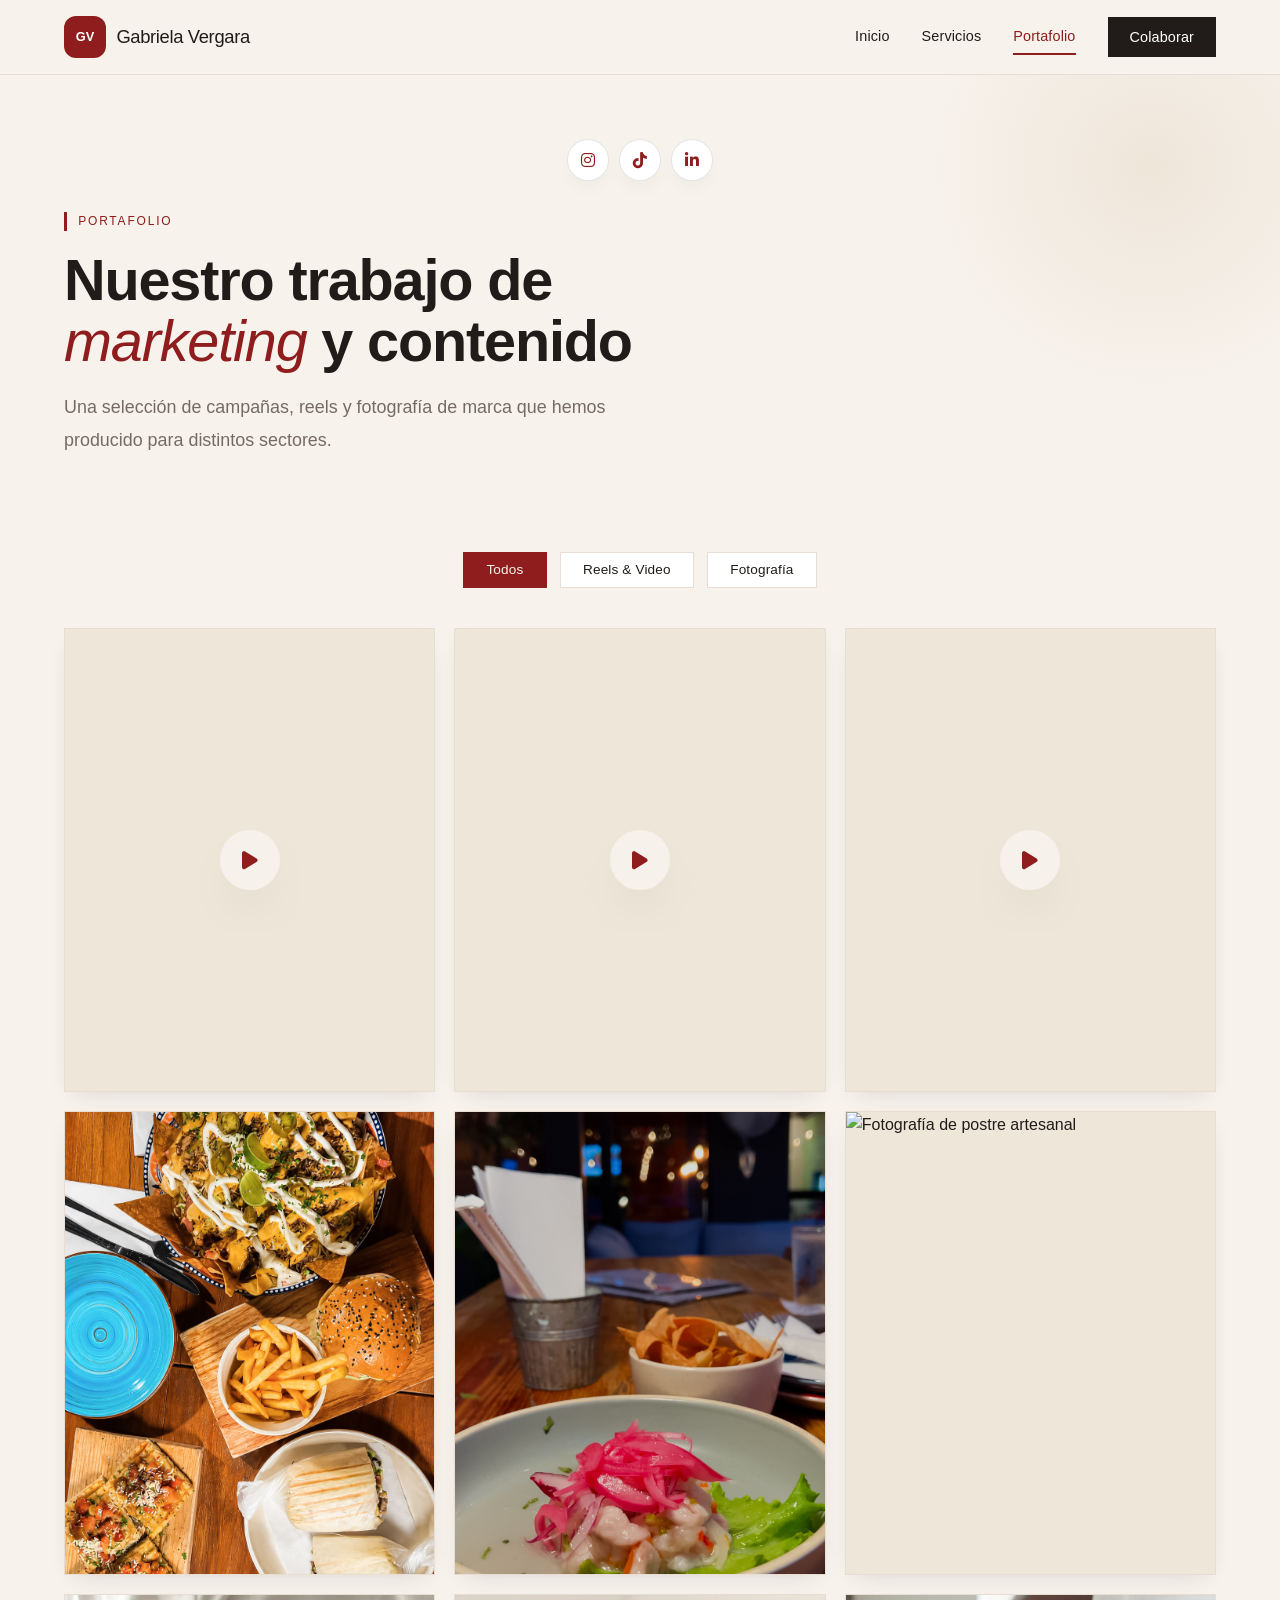
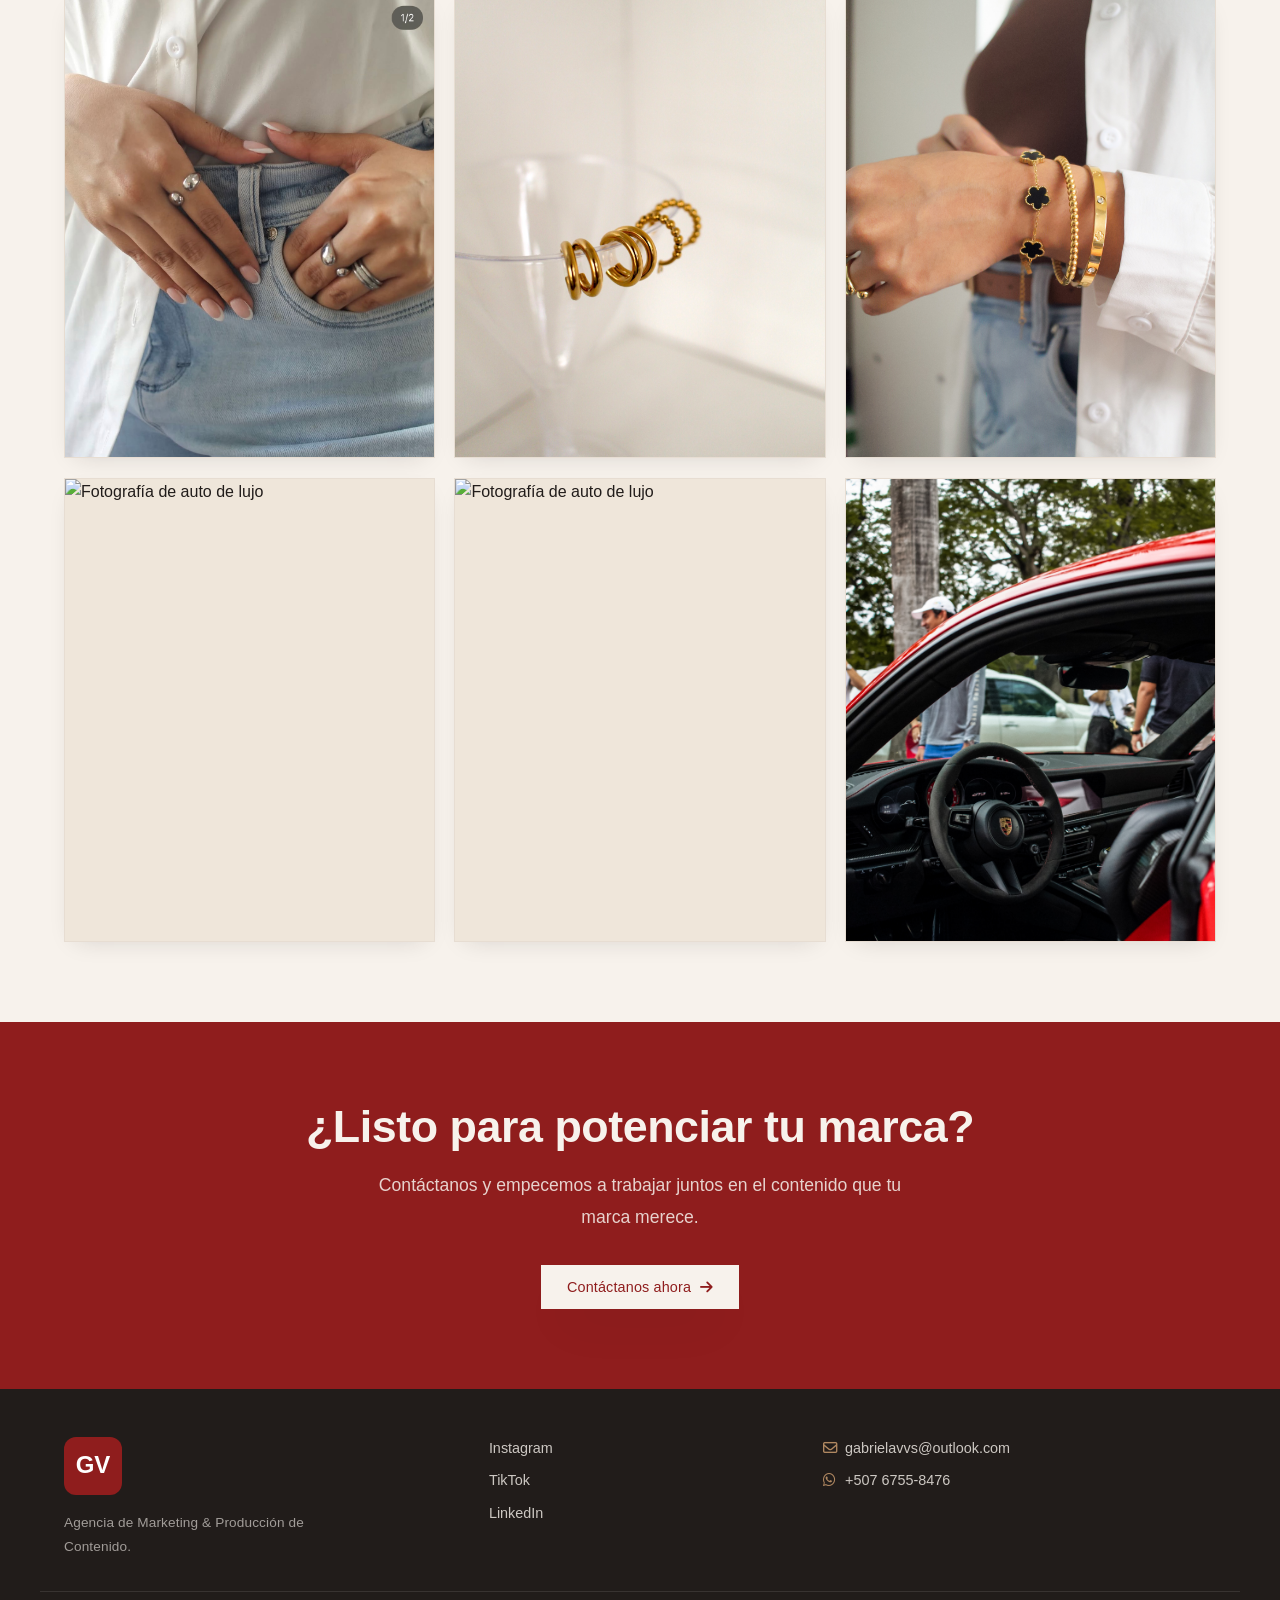
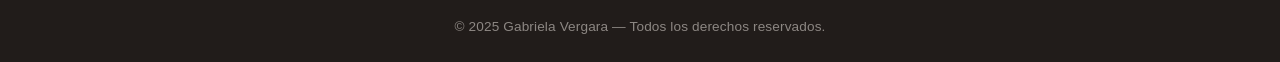
==== commit 78e51622: "letras" ====
--- a/portafolio.html
+++ b/portafolio.html
@@ -134,13 +134,13 @@
     </section>
 
     <!-- ============== CTA ============== -->
-    <section id="contacto" class="cta">
-        <div class="container cta-inner reveal">
-            <h2>¿Quieres potenciar tu marca con nuestra agencia?</h2>
-            <p>Contáctanos y te mostramos cómo podemos ayudarte a crear contenido que conecte.</p>
-            <button class="btn btn-light" data-consulta="consulta general">Contáctanos ahora <i class="fas fa-arrow-right"></i></button>
-        </div>
-    </section>
+   <section id="contacto" class="cta cta-full-red">
+    <div class="container cta-inner-full reveal">
+        <h2>¿Listo para potenciar tu marca?</h2>
+        <p>Contáctanos y empecemos a trabajar juntos en el contenido que tu marca merece.</p>
+        <button class="btn btn-light" data-consulta="consulta general">Contáctanos ahora <i class="fas fa-arrow-right"></i></button>
+    </div>
+</section>
 </main>
 
 <!-- ============== FOOTER ============== -->
--- a/styles.css
+++ b/styles.css
@@ -1482,4 +1482,271 @@
         max-width: 90%;
     }
 }
+/* ============================================
+   TIPOGRAFÍA POPPINS - SOLO LETRAS
+   ============================================ */
+
+/* Fuentes base */
+body {
+    font-family: 'Poppins', -apple-system, BlinkMacSystemFont, 'Segoe UI', Roboto, sans-serif;
+    -webkit-font-smoothing: antialiased;
+    -moz-osx-font-smoothing: grayscale;
+}
+
+/* Encabezados */
+h1, h2, h3, h4, h5, h6 {
+    font-family: 'Poppins', -apple-system, BlinkMacSystemFont, 'Segoe UI', Roboto, sans-serif;
+    font-weight: 600;
+    letter-spacing: -0.02em;
+    line-height: 1.2;
+}
+
+h1 {
+    font-size: clamp(2.8rem, 5vw, 4.5rem);
+    font-weight: 700;
+    letter-spacing: -0.03em;
+    line-height: 1.1;
+}
+
+h1 em {
+    font-style: italic;
+    font-weight: 700;
+}
+
+h2 {
+    font-size: clamp(2.2rem, 3.5vw, 3.2rem);
+    font-weight: 600;
+    letter-spacing: -0.025em;
+}
+
+h2 em {
+    font-style: italic;
+    font-weight: 600;
+}
+
+h3 {
+    font-size: clamp(1.2rem, 1.8vw, 1.5rem);
+    font-weight: 600;
+    letter-spacing: -0.015em;
+}
+
+/* Párrafos */
+p {
+    font-size: 1.05rem;
+    font-weight: 400;
+    line-height: 1.8;
+}
+
+.lead {
+    font-size: clamp(1.05rem, 1.4vw, 1.25rem);
+    font-weight: 400;
+    line-height: 1.8;
+}
+
+/* Textos pequeños y etiquetas */
+.section-tag {
+    font-size: 0.75rem;
+    font-weight: 500;
+    text-transform: uppercase;
+    letter-spacing: 0.15em;
+}
+
+.small-text,
+.footer-tag,
+.footer-bottom {
+    font-size: 0.85rem;
+    font-weight: 400;
+    letter-spacing: 0.01em;
+}
+
+/* Navegación */
+.nav-links a {
+    font-size: 0.9rem;
+    font-weight: 500;
+    letter-spacing: 0.01em;
+}
+
+.logo {
+    font-weight: 600;
+    font-size: 1.1rem;
+    letter-spacing: -0.02em;
+}
+
+.logo-mark {
+    font-weight: 600;
+    font-size: 0.8rem;
+    letter-spacing: 0;
+}
+
+.logo-text {
+    font-weight: 500;
+}
+
+/* Botones */
+.btn {
+    font-family: 'Poppins', -apple-system, BlinkMacSystemFont, 'Segoe UI', Roboto, sans-serif;
+    font-size: 0.9rem;
+    font-weight: 500;
+    letter-spacing: 0.01em;
+}
+
+.btn-ghost {
+    font-weight: 500;
+}
+
+/* Estadísticas del hero */
+.hero-stats strong {
+    font-size: 1.8rem;
+    font-weight: 700;
+    letter-spacing: -0.02em;
+}
+
+.hero-stats span {
+    font-size: 0.85rem;
+    font-weight: 400;
+}
+
+/* Tarjetas flotantes */
+.floating-card {
+    font-size: 0.85rem;
+}
+
+.floating-card strong {
+    font-weight: 600;
+}
+
+.floating-card span {
+    font-size: 0.75rem;
+    font-weight: 400;
+}
+
+/* Eyebrow / etiqueta superior */
+.eyebrow {
+    font-size: 0.8rem;
+    font-weight: 500;
+    text-transform: uppercase;
+    letter-spacing: 0.1em;
+}
+
+/* Filtros del portafolio */
+.filter-btn {
+    font-family: 'Poppins', -apple-system, BlinkMacSystemFont, 'Segoe UI', Roboto, sans-serif;
+    font-size: 0.85rem;
+    font-weight: 500;
+    letter-spacing: 0.01em;
+}
+
+/* Overlay del portafolio */
+.item-overlay .tag {
+    font-size: 0.7rem;
+    font-weight: 500;
+    text-transform: uppercase;
+    letter-spacing: 0.08em;
+}
+
+.item-overlay .title {
+    font-size: 1rem;
+    font-weight: 500;
+}
+
+/* FAQs */
+.faq-question h3 {
+    font-size: 1rem;
+    font-weight: 500;
+    letter-spacing: -0.01em;
+}
+
+.faq-answer p {
+    font-size: 0.95rem;
+    font-weight: 400;
+    line-height: 1.7;
+}
+
+/* Footer */
+.footer-social a,
+.footer-contact a {
+    font-size: 0.9rem;
+    font-weight: 400;
+}
+
+/* Modal */
+.modal-content h3 {
+    font-weight: 600;
+}
+
+.modal-content .service-name {
+    font-size: 0.9rem;
+    font-weight: 400;
+}
+
+.modal-content p {
+    font-size: 0.95rem;
+    font-weight: 400;
+}
+
+.modal-actions a {
+    font-family: 'Poppins', -apple-system, BlinkMacSystemFont, 'Segoe UI', Roboto, sans-serif;
+    font-size: 0.9rem;
+    font-weight: 500;
+}
+
+/* Lightbox */
+.lightbox-caption {
+    font-size: 0.9rem;
+    font-weight: 400;
+    letter-spacing: 0.02em;
+}
+
+/* Marquee */
+.marquee-track span {
+    font-size: 0.85rem;
+    font-weight: 400;
+    letter-spacing: 0.04em;
+    text-transform: uppercase;
+}
+
+/* About */
+.about-number {
+    font-size: 2rem;
+    font-weight: 700;
+}
+
+.about-new-card h3 {
+    font-weight: 600;
+}
+
+.about-new-card p {
+    font-size: 0.95rem;
+    font-weight: 400;
+    line-height: 1.7;
+}
+
+/* Services CTA */
+.services-cta-content h2 {
+    font-weight: 600;
+}
+
+/* CTA */
+.cta-inner-full h2 {
+    font-weight: 600;
+}
+
+.cta-inner-full p {
+    font-weight: 400;
+}
+
+/* Responsive ajustes */
+@media (max-width: 768px) {
+    .nav-links a {
+        font-size: 1.1rem;
+    }
+    
+    .hero-stats strong {
+        font-size: 1.5rem;
+    }
+    
+    .hero-stats span {
+        font-size: 0.8rem;
+    }
+}
     
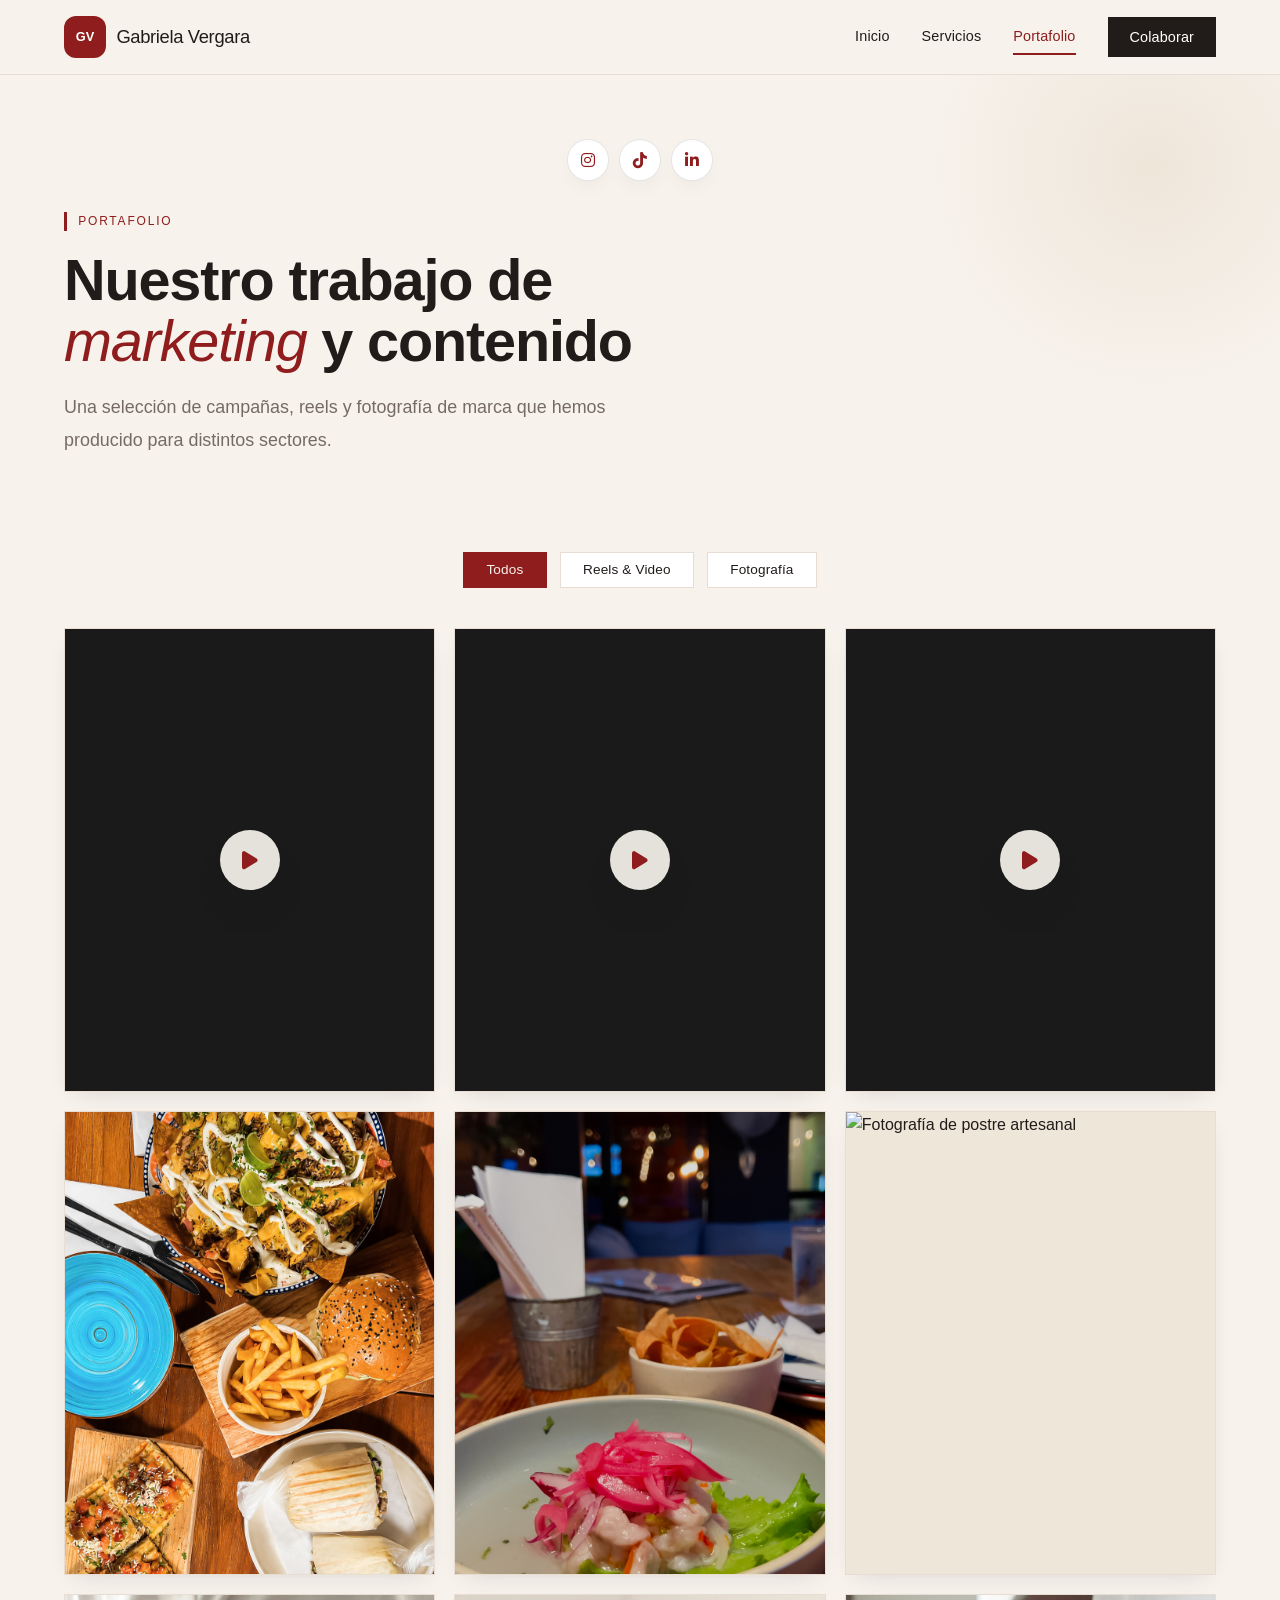
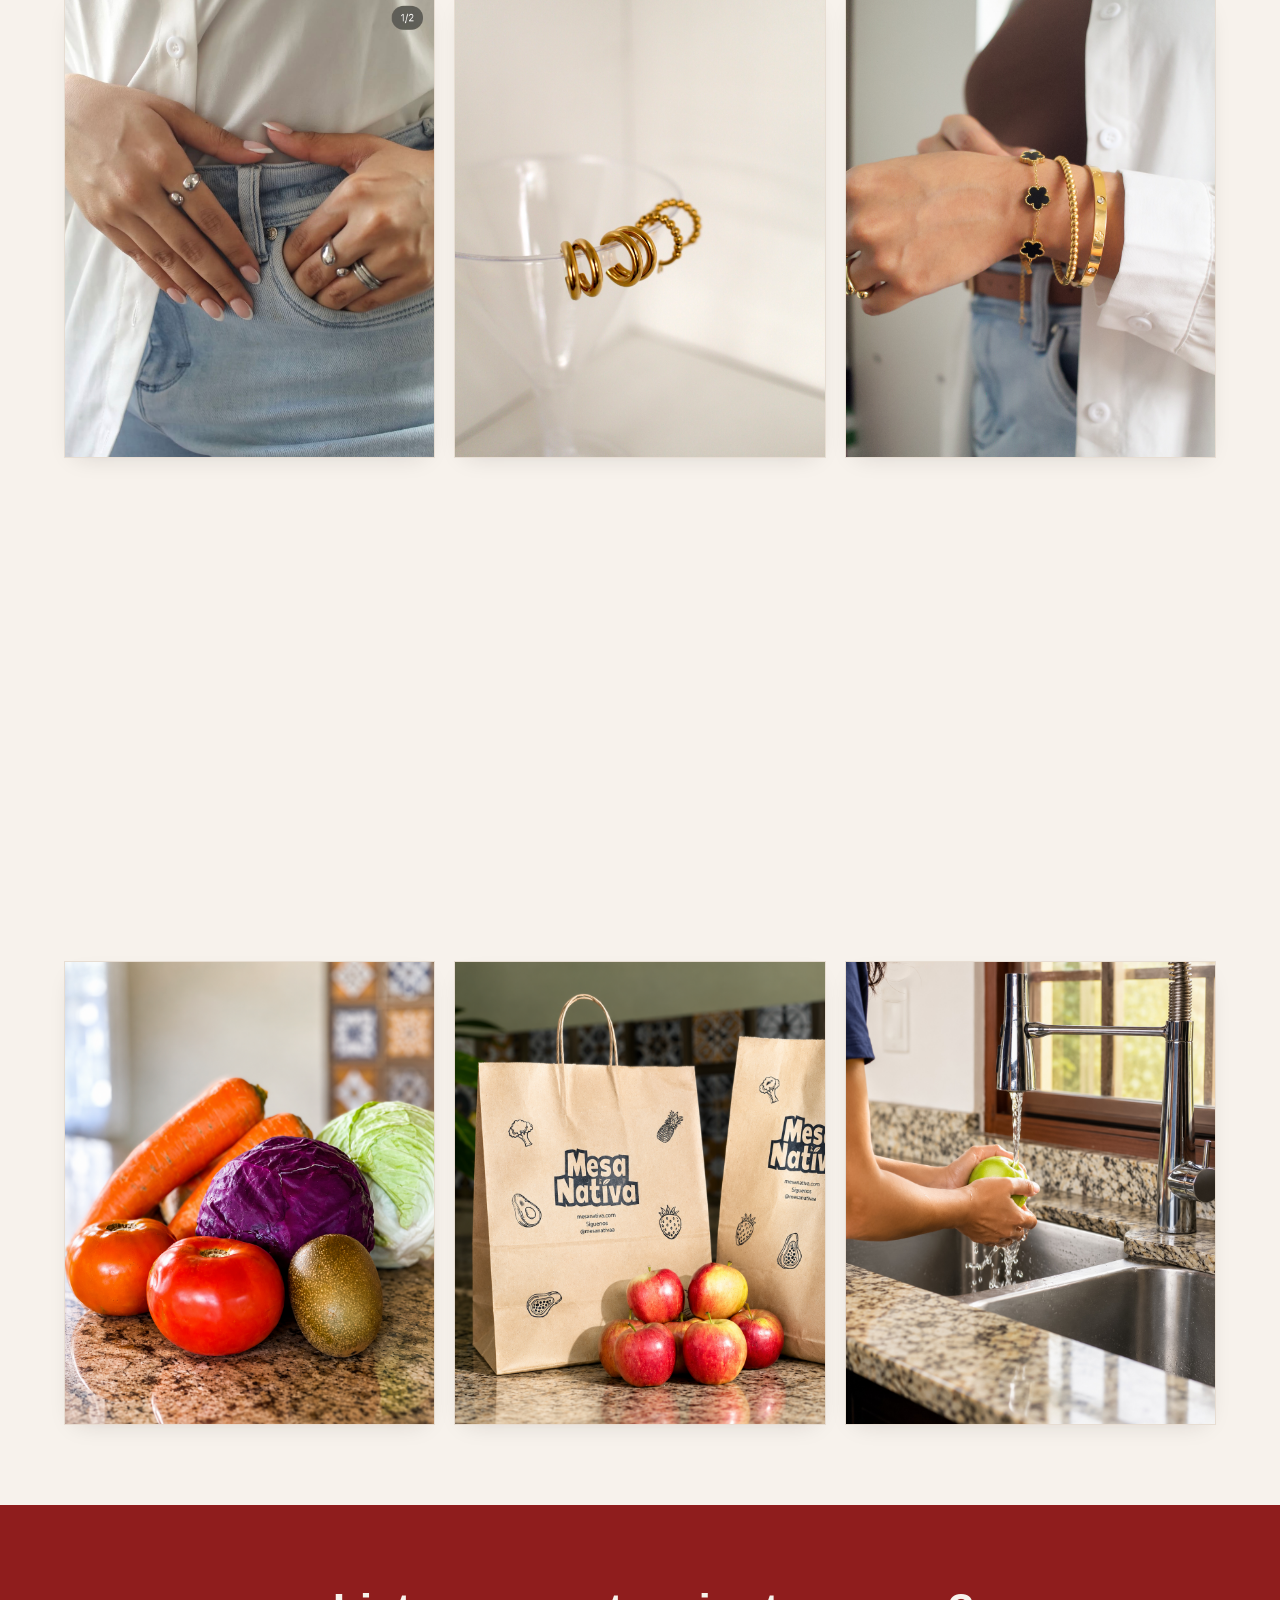
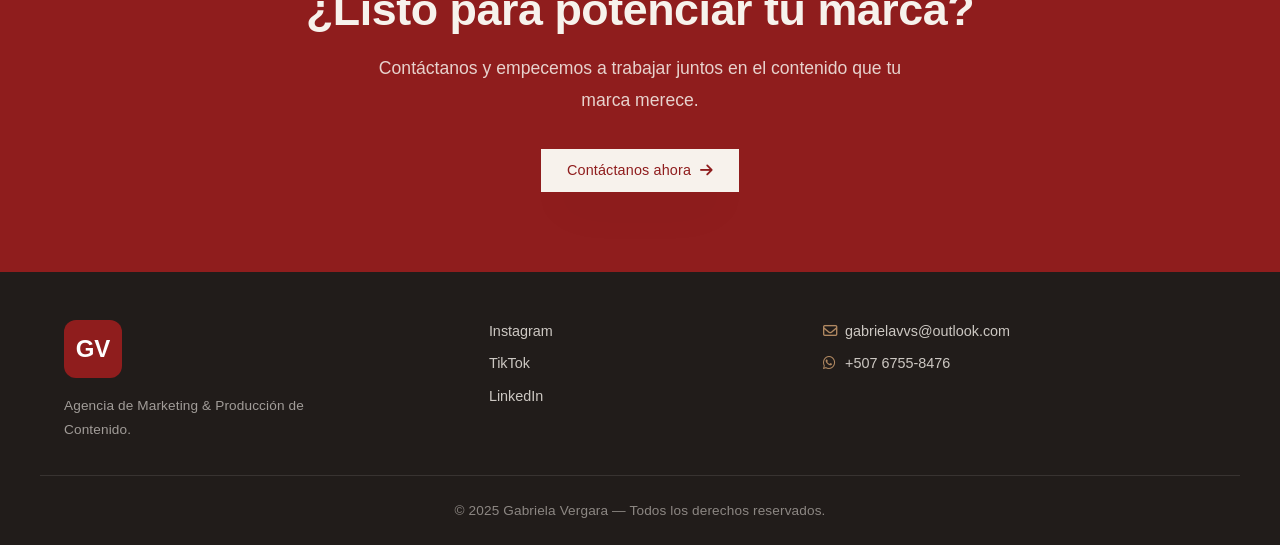
==== commit e01ef7e5: "a" ====
--- a/portafolio.html
+++ b/portafolio.html
@@ -75,24 +75,24 @@
             </div>
 
             <div class="portfolio-grid" id="portfolioGrid">
-                <!-- VIDEOS / REELS -->
+                <!-- VIDEOS / REELS - SIN POSTER, USA EL PRIMER FOTOGRAMA -->
                 <div class="portfolio-item reveal" data-category="video" data-title="Reel Narrativo · Moda" data-src="comida1.mp4" data-type="video">
-                    <video src="comida1.mp4" poster="images/port-reel-2.png" preload="metadata" muted loop></video>
+                    <video src="comida1.mp4" preload="metadata" muted loop playsinline></video>
                     <div class="play-icon"><span><i class="fas fa-play"></i></span></div>
                     <div class="item-overlay"><span class="tag">Reels &amp; Video</span><span class="title">Reel Narrativo · Moda</span></div>
                 </div>
                 <div class="portfolio-item reveal" data-category="video" data-title="Campaña TikTok Viral" data-src="comida2.mp4" data-type="video">
-                    <video src="comida2.mp4" poster="images/port-reel-1.png" preload="metadata" muted loop></video>
+                    <video src="comida2.mp4" preload="metadata" muted loop playsinline></video>
                     <div class="play-icon"><span><i class="fas fa-play"></i></span></div>
                     <div class="item-overlay"><span class="tag">Reels &amp; Video</span><span class="title">Campaña TikTok Viral</span></div>
                 </div>
                 <div class="portfolio-item reveal" data-category="video" data-title="Contenido Institucional" data-src="comida3.mp4" data-type="video">
-                    <video src="comida3.mp4" poster="images/port-reel-3.png" preload="metadata" muted loop></video>
+                    <video src="comida3.mp4" preload="metadata" muted loop playsinline></video>
                     <div class="play-icon"><span><i class="fas fa-play"></i></span></div>
                     <div class="item-overlay"><span class="tag">Reels &amp; Video</span><span class="title">Contenido Institucional</span></div>
                 </div>
 
-                <!-- FOTOGRAFÍA -->
+                <!-- FOTOGRAFÍA - LÍNEA 1 -->
                 <div class="portfolio-item reveal" data-category="fotografia" data-title="Gastronomía" data-src="comida1.jpg">
                     <img src="comida1.jpg" alt="Fotografía gastronómica de plato gourmet">
                     <div class="item-overlay"><span class="tag">Fotografía</span><span class="title">Gastronomía</span></div>
@@ -105,6 +105,8 @@
                     <img src="comida3.jpg" alt="Fotografía de postre artesanal">
                     <div class="item-overlay"><span class="tag">Fotografía</span><span class="title">Repostería</span></div>
                 </div>
+
+                <!-- FOTOGRAFÍA - LÍNEA 2 -->
                 <div class="portfolio-item reveal" data-category="fotografia" data-title="Joyería" data-src="prendas1.PNG">
                     <img src="prendas1.PNG" alt="Fotografía de joyería de lujo">
                     <div class="item-overlay"><span class="tag">Fotografía</span><span class="title">Joyería</span></div>
@@ -113,34 +115,50 @@
                     <img src="prendas2.JPG" alt="Fotografía de aretes de oro">
                     <div class="item-overlay"><span class="tag">Fotografía</span><span class="title">Detalle Joyería</span></div>
                 </div>
-                <div class="portfolio-item reveal" data-category="fotografia" data-title="Detalle Automotriz" data-src="prendas3.jpg">
-                    <img src="prendas3.jpg" alt="Fotografía automotriz de detalle">
-                    <div class="item-overlay"><span class="tag">Fotografía</span><span class="title">Detalle Automotriz</span></div>
-                </div>
-                <div class="portfolio-item reveal" data-category="fotografia" data-title="Campaña Automotriz" data-src="A1.JPG">
-                    <img src="A1.JPG" alt="Fotografía de auto de lujo">
-                    <div class="item-overlay"><span class="tag">Fotografía</span><span class="title">Campaña Automotriz</span></div>
-                </div>
-                <div class="portfolio-item reveal" data-category="fotografia" data-title="Campaña Automotriz" data-src="A6.JPG">
-                    <img src="A6.JPG" alt="Fotografía de auto de lujo">
-                    <div class="item-overlay"><span class="tag">Fotografía</span><span class="title">Campaña Automotriz</span></div>
-                </div>
-                <div class="portfolio-item reveal" data-category="fotografia" data-title="Campaña Automotriz" data-src="A5.JPG">
-                    <img src="A5.JPG" alt="Fotografía de auto de lujo">
-                    <div class="item-overlay"><span class="tag">Fotografía</span><span class="title">Campaña Automotriz</span></div>
+                <div class="portfolio-item reveal" data-category="fotografia" data-title="Anillo de Compromiso" data-src="prendas3.jpg">
+                    <img src="prendas3.jpg" alt="Fotografía de anillo de compromiso">
+                    <div class="item-overlay"><span class="tag">Fotografía</span><span class="title">Anillo de Compromiso</span></div>
+                </div>
+
+                <!-- FOTOGRAFÍA - LÍNEA 3 -->
+                <div class="portfolio-item reveal" data-category="fotografia" data-title="Deportivo de Lujo" data-src="A1.JPG">
+                    <img src="A1.JPG" alt="Fotografía de auto deportivo de lujo">
+                    <div class="item-overlay"><span class="tag">Fotografía</span><span class="title">Deportivo de Lujo</span></div>
+                </div>
+                <div class="portfolio-item reveal" data-category="fotografia" data-title="Clásico de Lujo" data-src="A6.JPG">
+                    <img src="A6.JPG" alt="Fotografía de auto clásico de lujo">
+                    <div class="item-overlay"><span class="tag">Fotografía</span><span class="title">Clásico de Lujo</span></div>
+                </div>
+                <div class="portfolio-item reveal" data-category="fotografia" data-title="SUV de Lujo" data-src="A5.JPG">
+                    <img src="A5.JPG" alt="Fotografía de SUV de lujo">
+                    <div class="item-overlay"><span class="tag">Fotografía</span><span class="title">SUV de Lujo</span></div>
+                </div>
+
+                <!-- FOTOGRAFÍA - LÍNEA 6 - NATURALEZA -->
+                <div class="portfolio-item reveal" data-category="fotografia" data-title="Paisajes" data-src="naturaleza1.jpg">
+                    <img src="vegetales1.png" alt="Fotografía de paisaje natural">
+                    <div class="item-overlay"><span class="tag">Fotografía</span><span class="title">Paisajes</span></div>
+                </div>
+                <div class="portfolio-item reveal" data-category="fotografia" data-title="Flora" data-src="naturaleza2.jpg">
+                    <img src="vagetales2.png" alt="Fotografía de flora y plantas">
+                    <div class="item-overlay"><span class="tag">Fotografía</span><span class="title">Flora</span></div>
+                </div>
+                <div class="portfolio-item reveal" data-category="fotografia" data-title="Fauna" data-src="naturaleza3.jpg">
+                    <img src="vegetales3.jpg" alt="Fotografía de fauna silvestre">
+                    <div class="item-overlay"><span class="tag">Fotografía</span><span class="title">Fauna</span></div>
                 </div>
             </div>
         </div>
     </section>
 
     <!-- ============== CTA ============== -->
-   <section id="contacto" class="cta cta-full-red">
-    <div class="container cta-inner-full reveal">
-        <h2>¿Listo para potenciar tu marca?</h2>
-        <p>Contáctanos y empecemos a trabajar juntos en el contenido que tu marca merece.</p>
-        <button class="btn btn-light" data-consulta="consulta general">Contáctanos ahora <i class="fas fa-arrow-right"></i></button>
-    </div>
-</section>
+    <section id="contacto" class="cta cta-full-red">
+        <div class="container cta-inner-full reveal">
+            <h2>¿Listo para potenciar tu marca?</h2>
+            <p>Contáctanos y empecemos a trabajar juntos en el contenido que tu marca merece.</p>
+            <button class="btn btn-light" data-consulta="consulta general">Contáctanos ahora <i class="fas fa-arrow-right"></i></button>
+        </div>
+    </section>
 </main>
 
 <!-- ============== FOOTER ============== -->
--- a/styles.css
+++ b/styles.css
@@ -1749,4 +1749,33 @@
         font-size: 0.8rem;
     }
 }
+ /* Estilo adicional para que los videos se vean correctamente */
+        .portfolio-item video {
+            width: 100%;
+            height: 100%;
+            object-fit: cover;
+            background: #1a1a1a;
+        }
+
+        .portfolio-item video::-webkit-media-controls {
+            display: none;
+        }
+
+        .portfolio-item video::-webkit-media-controls-enclosure {
+            display: none;
+        }
+        .portfolio-item video {
+    width: 100%;
+    height: 100%;
+    object-fit: cover;
+    background: #1a1a1a; /* Fondo oscuro mientras carga */
+}
+
+/* Oculta los controles del video en el grid */
+.portfolio-item video::-webkit-media-controls {
+    display: none;
+}
+.portfolio-item video::-webkit-media-controls-enclosure {
+    display: none;
+}
     
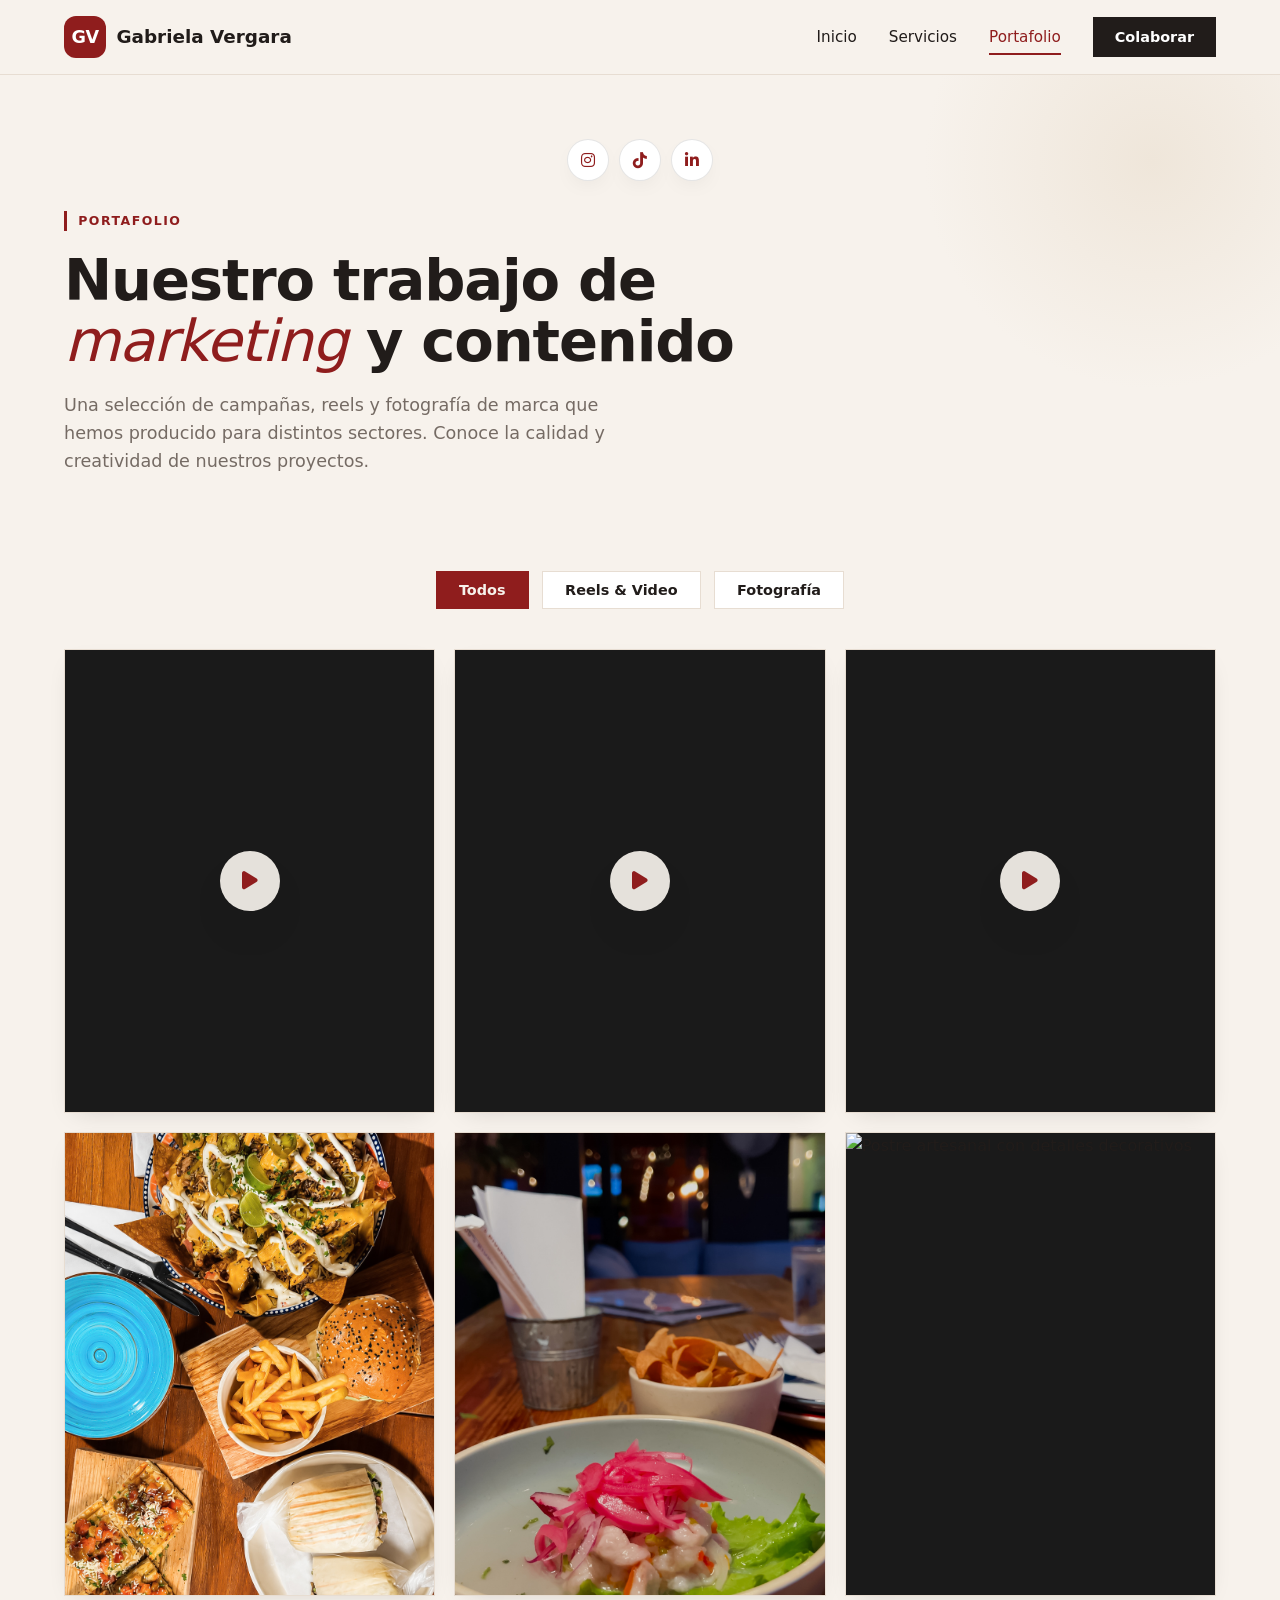
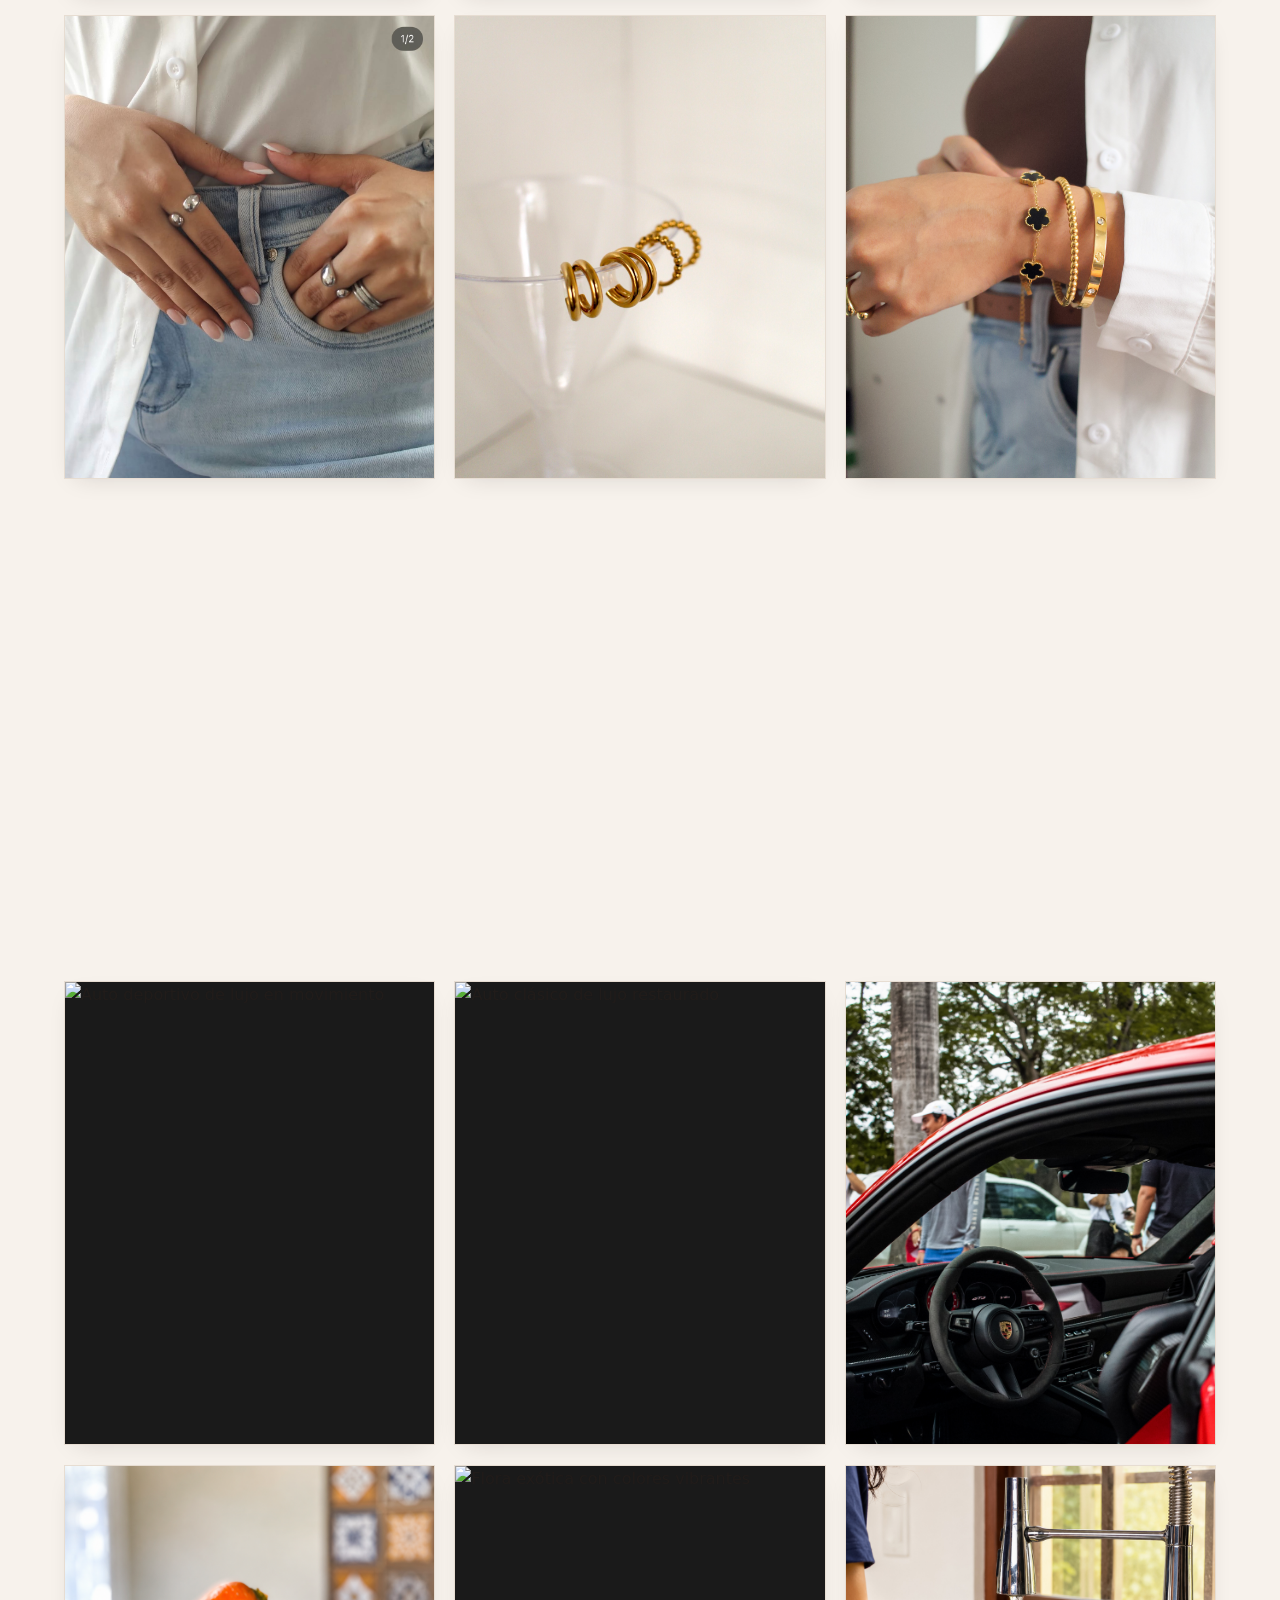
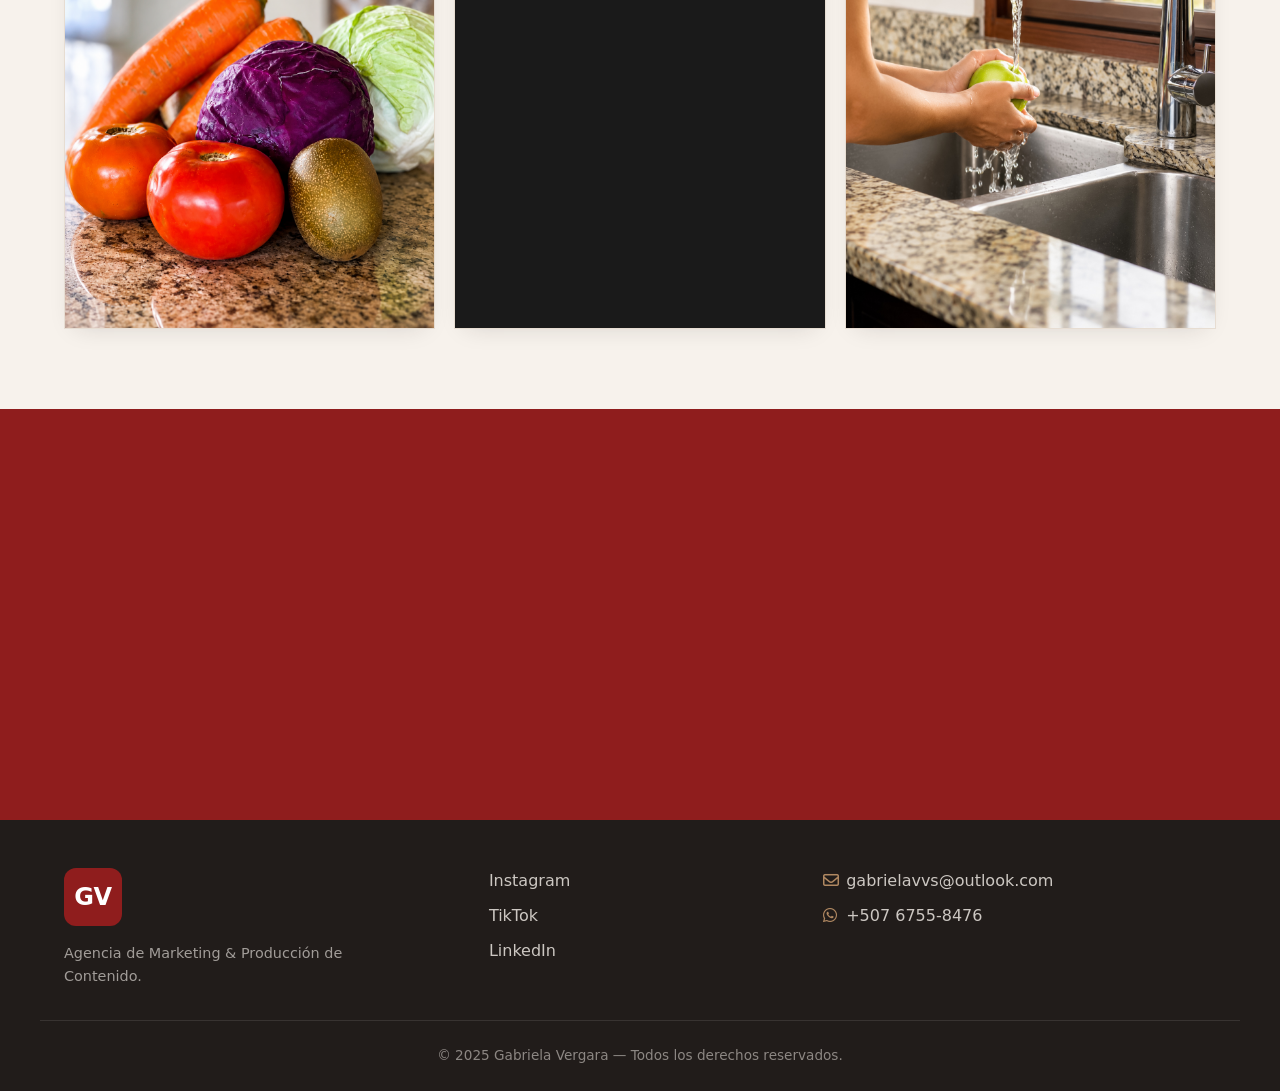
==== commit bb446646: "actuliazciones" ====
--- a/portafolio.html
+++ b/portafolio.html
@@ -3,207 +3,351 @@
 <head>
     <meta charset="UTF-8">
     <meta name="viewport" content="width=device-width, initial-scale=1.0">
-    <title>Portafolio de Marketing y Producción | Agencia Gabriela Vergara</title>
-    <meta name="description" content="Portafolio de nuestra agencia de marketing: producción audiovisual, campañas de video y fotografía profesional para marcas.">
-    <meta name="keywords" content="portafolio agencia marketing, producción audiovisual, campañas digitales, fotografía de marca">
+    
+    <!-- ===== TÍTULO OPTIMIZADO ===== -->
+    <title>Portafolio de Marketing Digital y Producción Audiovisual | Gabriela Vergara</title>
+    
+    <!-- ===== META DESCRIPTION OPTIMIZADO ===== -->
+    <meta name="description" content="Descubre nuestro portafolio de marketing digital: producción audiovisual, campañas en redes sociales, fotografía profesional y estrategias de contenido para marcas. ¡Conoce nuestro trabajo!">
+    
+    <!-- ===== PALABRAS CLAVE ===== -->
+    <meta name="keywords" content="portafolio marketing digital, producción audiovisual, campañas redes sociales, fotografía de marca, agencia marketing Panamá, contenido digital, reels profesionales">
+    
+    <!-- ===== AUTOR ===== -->
     <meta name="author" content="Gabriela Vergara">
-
-    <meta property="og:title" content="Portafolio de Marketing | Agencia Gabriela Vergara">
-    <meta property="og:description" content="Trabajos destacados de nuestra agencia de marketing y producción de contenido.">
+    
+    <!-- ===== ROBOTS ===== -->
+    <meta name="robots" content="index, follow">
+    
+    <!-- ===== CANONICAL ===== -->
+    <link rel="canonical" href="https://gabrielavargara.com/portafolio.html">
+    
+    <!-- ===== OPEN GRAPH (Facebook, LinkedIn) ===== -->
+    <meta property="og:title" content="Portafolio de Marketing Digital y Producción Audiovisual | Gabriela Vergara">
+    <meta property="og:description" content="Descubre nuestro portafolio: producción audiovisual, fotografía profesional y estrategias de contenido para marcas.">
     <meta property="og:type" content="website">
-
+    <meta property="og:url" content="https://gabrielavargara.com/portafolio.html">
+    <meta property="og:image" content="https://gabrielavargara.com/images/og-portafolio.jpg">
+    <meta property="og:image:width" content="1200">
+    <meta property="og:image:height" content="630">
+    
+    <!-- ===== TWITTER CARDS ===== -->
+    <meta name="twitter:card" content="summary_large_image">
+    <meta name="twitter:title" content="Portafolio de Marketing Digital y Producción Audiovisual">
+    <meta name="twitter:description" content="Descubre nuestro portafolio de producción audiovisual, fotografía y marketing digital para marcas.">
+    <meta name="twitter:image" content="https://gabrielavargara.com/images/og-portafolio.jpg">
+    
+    <!-- ===== FUENTES ===== -->
     <link rel="preconnect" href="https://fonts.googleapis.com">
     <link rel="preconnect" href="https://fonts.gstatic.com" crossorigin>
     <link href="https://fonts.googleapis.com/css2?family=Fraunces:ital,opsz,wght@0,9..144,400;0,9..144,600;0,9..144,800;1,9..144,500&family=Poppins:wght@300;400;500;600;700&display=swap" rel="stylesheet">
+    
+    <!-- ===== FONT AWESOME ===== -->
     <link rel="stylesheet" href="https://cdnjs.cloudflare.com/ajax/libs/font-awesome/6.4.0/css/all.min.css">
+    
+    <!-- ===== CSS PRINCIPAL ===== -->
     <link rel="stylesheet" href="styles.css">
-
+    
+    <!-- ===== SCHEMA.ORG - DATOS ESTRUCTURADOS ===== -->
     <script type="application/ld+json">
     {
         "@context": "https://schema.org",
         "@type": "CollectionPage",
-        "name": "Portafolio de Marketing",
-        "description": "Proyectos de marketing digital, producción audiovisual y fotografía.",
-        "provider": { "@type": "MarketingAgency", "name": "Gabriela Vergara" }
+        "name": "Portafolio de Marketing Digital y Producción Audiovisual",
+        "description": "Proyectos de marketing digital, producción audiovisual y fotografía profesional para marcas.",
+        "url": "https://gabrielavargara.com/portafolio.html",
+        "about": {
+            "@type": "Service",
+            "name": "Marketing Digital y Producción de Contenido",
+            "provider": {
+                "@type": "MarketingAgency",
+                "name": "Gabriela Vergara",
+                "url": "https://gabrielavargara.com",
+                "telephone": "+50767558476",
+                "email": "gabrielavvs@outlook.com",
+                "address": {
+                    "@type": "PostalAddress",
+                    "addressCountry": "Panamá"
+                }
+            }
+        },
+        "breadcrumb": {
+            "@type": "BreadcrumbList",
+            "itemListElement": [
+                {
+                    "@type": "ListItem",
+                    "position": 1,
+                    "name": "Inicio",
+                    "item": "https://gabrielavargara.com/"
+                },
+                {
+                    "@type": "ListItem",
+                    "position": 2,
+                    "name": "Portafolio",
+                    "item": "https://gabrielavargara.com/portafolio.html"
+                }
+            ]
+        }
     }
     </script>
 </head>
 <body>
 
 <!-- ============== HEADER ============== -->
-<header id="header">
+<header id="header" role="banner">
     <div class="container nav-wrap">
-        <a href="index.html" class="logo">
+        <a href="index.html" class="logo" aria-label="Gabriela Vergara - Inicio">
             <span class="logo-mark">GV</span>
             <span class="logo-text">Gabriela Vergara</span>
         </a>
-        <nav class="nav-links" id="navLinks">
+        <nav class="nav-links" id="navLinks" role="navigation" aria-label="Navegación principal">
             <a href="index.html">Inicio</a>
             <a href="servicios.html">Servicios</a>
-            <a href="portafolio.html" class="active">Portafolio</a>
+            <a href="portafolio.html" class="active" aria-current="page">Portafolio</a>
             <button class="btn btn-ghost" data-consulta="colaboración creativa">Colaborar</button>
         </nav>
-        <button class="menu-toggle" id="menuToggle" aria-label="Abrir menú">
+        <button class="menu-toggle" id="menuToggle" aria-label="Abrir menú" aria-expanded="false">
             <i class="fas fa-bars"></i>
         </button>
     </div>
     <div class="menu-overlay" id="menuOverlay"></div>
 </header>
 
-<main>
+<main role="main">
     <!-- ============== HERO ============== -->
-    <section class="page-hero">
+    <section class="page-hero" aria-labelledby="hero-title">
         <div class="container">
             <div class="social-row reveal">
-                <a href="https://www.instagram.com/gabrielavvs/?hl=es" target="_blank" rel="noopener noreferrer" aria-label="Instagram"><i class="fab fa-instagram"></i></a>
-                <a href="https://www.tiktok.com/@gabrielavvss" target="_blank" rel="noopener noreferrer" aria-label="TikTok"><i class="fab fa-tiktok"></i></a>
-                <a href="https://www.linkedin.com/in/gabriela-vergara-07524b201/" target="_blank" rel="noopener noreferrer" aria-label="LinkedIn"><i class="fab fa-linkedin-in"></i></a>
+                <a href="https://www.instagram.com/gabrielavvs/?hl=es" target="_blank" rel="noopener noreferrer" aria-label="Síguenos en Instagram"><i class="fab fa-instagram"></i></a>
+                <a href="https://www.tiktok.com/@gabrielavvss" target="_blank" rel="noopener noreferrer" aria-label="Síguenos en TikTok"><i class="fab fa-tiktok"></i></a>
+                <a href="https://www.linkedin.com/in/gabriela-vergara-07524b201/" target="_blank" rel="noopener noreferrer" aria-label="Síguenos en LinkedIn"><i class="fab fa-linkedin-in"></i></a>
             </div>
             <span class="section-tag reveal">Portafolio</span>
-            <h1 class="reveal">Nuestro trabajo de <em>marketing</em> y contenido</h1>
-            <p class="lead reveal">Una selección de campañas, reels y fotografía de marca que hemos producido para distintos sectores.</p>
+            <h1 class="reveal" id="hero-title">Nuestro trabajo de <em>marketing</em> y contenido</h1>
+            <p class="lead reveal">Una selección de campañas, reels y fotografía de marca que hemos producido para distintos sectores. Conoce la calidad y creatividad de nuestros proyectos.</p>
         </div>
     </section>
 
     <!-- ============== PORTAFOLIO ============== -->
-    <section class="portfolio">
+    <section class="portfolio" aria-labelledby="portfolio-title">
         <div class="container">
-            <div class="filter-bar reveal">
-                <button class="filter-btn active" data-filter="all">Todos</button>
-                <button class="filter-btn" data-filter="video">Reels &amp; Video</button>
-                <button class="filter-btn" data-filter="fotografia">Fotografía</button>
+            <h2 id="portfolio-title" class="sr-only">Galería de proyectos</h2>
+            
+            <div class="filter-bar reveal" role="tablist" aria-label="Filtrar proyectos">
+                <button class="filter-btn active" data-filter="all" role="tab" aria-selected="true">Todos</button>
+                <button class="filter-btn" data-filter="video" role="tab" aria-selected="false">Reels &amp; Video</button>
+                <button class="filter-btn" data-filter="fotografia" role="tab" aria-selected="false">Fotografía</button>
             </div>
 
             <div class="portfolio-grid" id="portfolioGrid">
-                <!-- VIDEOS / REELS - SIN POSTER, USA EL PRIMER FOTOGRAMA -->
-                <div class="portfolio-item reveal" data-category="video" data-title="Reel Narrativo · Moda" data-src="comida1.mp4" data-type="video">
-                    <video src="comida1.mp4" preload="metadata" muted loop playsinline></video>
-                    <div class="play-icon"><span><i class="fas fa-play"></i></span></div>
-                    <div class="item-overlay"><span class="tag">Reels &amp; Video</span><span class="title">Reel Narrativo · Moda</span></div>
-                </div>
-                <div class="portfolio-item reveal" data-category="video" data-title="Campaña TikTok Viral" data-src="comida2.mp4" data-type="video">
-                    <video src="comida2.mp4" preload="metadata" muted loop playsinline></video>
-                    <div class="play-icon"><span><i class="fas fa-play"></i></span></div>
-                    <div class="item-overlay"><span class="tag">Reels &amp; Video</span><span class="title">Campaña TikTok Viral</span></div>
-                </div>
-                <div class="portfolio-item reveal" data-category="video" data-title="Contenido Institucional" data-src="comida3.mp4" data-type="video">
-                    <video src="comida3.mp4" preload="metadata" muted loop playsinline></video>
-                    <div class="play-icon"><span><i class="fas fa-play"></i></span></div>
-                    <div class="item-overlay"><span class="tag">Reels &amp; Video</span><span class="title">Contenido Institucional</span></div>
-                </div>
-
-                <!-- FOTOGRAFÍA - LÍNEA 1 -->
-                <div class="portfolio-item reveal" data-category="fotografia" data-title="Gastronomía" data-src="comida1.jpg">
-                    <img src="comida1.jpg" alt="Fotografía gastronómica de plato gourmet">
-                    <div class="item-overlay"><span class="tag">Fotografía</span><span class="title">Gastronomía</span></div>
-                </div>
-                <div class="portfolio-item reveal" data-category="fotografia" data-title="Producto Fresco" data-src="comida2.jpg">
-                    <img src="comida2.jpg" alt="Fotografía de vegetales frescos">
-                    <div class="item-overlay"><span class="tag">Fotografía</span><span class="title">Producto Fresco</span></div>
-                </div>
-                <div class="portfolio-item reveal" data-category="fotografia" data-title="Repostería" data-src="comida3.jpg">
-                    <img src="comida3.jpg" alt="Fotografía de postre artesanal">
-                    <div class="item-overlay"><span class="tag">Fotografía</span><span class="title">Repostería</span></div>
-                </div>
-
-                <!-- FOTOGRAFÍA - LÍNEA 2 -->
-                <div class="portfolio-item reveal" data-category="fotografia" data-title="Joyería" data-src="prendas1.PNG">
-                    <img src="prendas1.PNG" alt="Fotografía de joyería de lujo">
-                    <div class="item-overlay"><span class="tag">Fotografía</span><span class="title">Joyería</span></div>
-                </div>
-                <div class="portfolio-item reveal" data-category="fotografia" data-title="Detalle Joyería" data-src="prendas2.JPG">
-                    <img src="prendas2.JPG" alt="Fotografía de aretes de oro">
-                    <div class="item-overlay"><span class="tag">Fotografía</span><span class="title">Detalle Joyería</span></div>
-                </div>
-                <div class="portfolio-item reveal" data-category="fotografia" data-title="Anillo de Compromiso" data-src="prendas3.jpg">
-                    <img src="prendas3.jpg" alt="Fotografía de anillo de compromiso">
-                    <div class="item-overlay"><span class="tag">Fotografía</span><span class="title">Anillo de Compromiso</span></div>
-                </div>
-
-                <!-- FOTOGRAFÍA - LÍNEA 3 -->
-                <div class="portfolio-item reveal" data-category="fotografia" data-title="Deportivo de Lujo" data-src="A1.JPG">
-                    <img src="A1.JPG" alt="Fotografía de auto deportivo de lujo">
-                    <div class="item-overlay"><span class="tag">Fotografía</span><span class="title">Deportivo de Lujo</span></div>
-                </div>
-                <div class="portfolio-item reveal" data-category="fotografia" data-title="Clásico de Lujo" data-src="A6.JPG">
-                    <img src="A6.JPG" alt="Fotografía de auto clásico de lujo">
-                    <div class="item-overlay"><span class="tag">Fotografía</span><span class="title">Clásico de Lujo</span></div>
-                </div>
-                <div class="portfolio-item reveal" data-category="fotografia" data-title="SUV de Lujo" data-src="A5.JPG">
-                    <img src="A5.JPG" alt="Fotografía de SUV de lujo">
-                    <div class="item-overlay"><span class="tag">Fotografía</span><span class="title">SUV de Lujo</span></div>
-                </div>
-
-                <!-- FOTOGRAFÍA - LÍNEA 6 - NATURALEZA -->
-                <div class="portfolio-item reveal" data-category="fotografia" data-title="Paisajes" data-src="naturaleza1.jpg">
-                    <img src="vegetales1.png" alt="Fotografía de paisaje natural">
-                    <div class="item-overlay"><span class="tag">Fotografía</span><span class="title">Paisajes</span></div>
-                </div>
-                <div class="portfolio-item reveal" data-category="fotografia" data-title="Flora" data-src="naturaleza2.jpg">
-                    <img src="vagetales2.png" alt="Fotografía de flora y plantas">
-                    <div class="item-overlay"><span class="tag">Fotografía</span><span class="title">Flora</span></div>
-                </div>
-                <div class="portfolio-item reveal" data-category="fotografia" data-title="Fauna" data-src="naturaleza3.jpg">
-                    <img src="vegetales3.jpg" alt="Fotografía de fauna silvestre">
-                    <div class="item-overlay"><span class="tag">Fotografía</span><span class="title">Fauna</span></div>
-                </div>
+                <!-- ===== VIDEOS / REELS ===== -->
+                <article class="portfolio-item reveal" data-category="video" data-title="Reel Narrativo · Moda" data-src="comida1.mp4" data-type="video" aria-label="Reel narrativo de moda">
+                    <video src="comida1.mp4" preload="metadata" muted loop playsinline aria-label="Video reel de moda"></video>
+                    <div class="play-icon"><span><i class="fas fa-play" aria-hidden="true"></i></span></div>
+                    <div class="item-overlay">
+                        <span class="tag">Reels &amp; Video</span>
+                        <span class="title">Reel Narrativo · Moda</span>
+                    </div>
+                </article>
+                
+                <article class="portfolio-item reveal" data-category="video" data-title="Campaña TikTok Viral" data-src="comida2.mp4" data-type="video" aria-label="Campaña viral de TikTok">
+                    <video src="comida2.mp4" preload="metadata" muted loop playsinline aria-label="Video campaña TikTok"></video>
+                    <div class="play-icon"><span><i class="fas fa-play" aria-hidden="true"></i></span></div>
+                    <div class="item-overlay">
+                        <span class="tag">Reels &amp; Video</span>
+                        <span class="title">Campaña TikTok Viral</span>
+                    </div>
+                </article>
+                
+                <article class="portfolio-item reveal" data-category="video" data-title="Contenido Institucional" data-src="comida3.mp4" data-type="video" aria-label="Contenido institucional">
+                    <video src="comida3.mp4" preload="metadata" muted loop playsinline aria-label="Video institucional"></video>
+                    <div class="play-icon"><span><i class="fas fa-play" aria-hidden="true"></i></span></div>
+                    <div class="item-overlay">
+                        <span class="tag">Reels &amp; Video</span>
+                        <span class="title">Contenido Institucional</span>
+                    </div>
+                </article>
+
+                <!-- ===== FOTOGRAFÍA - GASTRONOMÍA ===== -->
+                <article class="portfolio-item reveal" data-category="fotografia" data-title="Gastronomía Gourmet" data-src="comida1.jpg" aria-label="Fotografía gastronómica">
+                    <img src="comida1.jpg" alt="Plato gourmet con presentación profesional" loading="lazy" width="400" height="300">
+                    <div class="item-overlay">
+                        <span class="tag">Fotografía</span>
+                        <span class="title">Gastronomía</span>
+                    </div>
+                </article>
+                
+                <article class="portfolio-item reveal" data-category="fotografia" data-title="Productos Frescos" data-src="comida2.jpg" aria-label="Fotografía de productos frescos">
+                    <img src="comida2.jpg" alt="Vegetales frescos con colores vibrantes" loading="lazy" width="400" height="300">
+                    <div class="item-overlay">
+                        <span class="tag">Fotografía</span>
+                        <span class="title">Producto Fresco</span>
+                    </div>
+                </article>
+                
+                <article class="portfolio-item reveal" data-category="fotografia" data-title="Repostería Artesanal" data-src="comida3.jpg" aria-label="Fotografía de repostería">
+                    <img src="comida3.jpg" alt="Postre artesanal con detalles decorativos" loading="lazy" width="400" height="300">
+                    <div class="item-overlay">
+                        <span class="tag">Fotografía</span>
+                        <span class="title">Coctel</span>
+                    </div>
+                </article>
+
+                <!-- ===== FOTOGRAFÍA - JOYERÍA ===== -->
+                <article class="portfolio-item reveal" data-category="fotografia" data-title="Joyería de Lujo" data-src="prendas1.PNG" aria-label="Fotografía de joyería">
+                    <img src="prendas1.PNG" alt="Joyería de lujo con acabados brillantes" loading="lazy" width="400" height="300">
+                    <div class="item-overlay">
+                        <span class="tag">Fotografía</span>
+                        <span class="title">Anillos</span>
+                    </div>
+                </article>
+                
+                <article class="portfolio-item reveal" data-category="fotografia" data-title="Detalles de Joyería" data-src="prendas2.JPG" aria-label="Detalle de joyería">
+                    <img src="prendas2.JPG" alt="Aretes de oro con detalles finos" loading="lazy" width="400" height="300">
+                    <div class="item-overlay">
+                        <span class="tag">Fotografía</span>
+                        <span class="title">Detalle Joyería</span>
+                    </div>
+                </article>
+                
+                <article class="portfolio-item reveal" data-category="fotografia" data-title="Anillo de Compromiso" data-src="prendas3.jpg" aria-label="Fotografía de anillo">
+                    <img src="prendas3.jpg" alt="Anillo de compromiso con diamante" loading="lazy" width="400" height="300">
+                    <div class="item-overlay">
+                        <span class="tag">Fotografía</span>
+                        <span class="title">Colección Joyería</span>
+                    </div>
+                </article>
+
+                <article class="portfolio-item reveal" data-category="fotografia" data-title="Colección Joyería" data-src="prendas6.JPG" aria-label="Colección de joyería">
+                    <img src="prendas6.JPG" alt="Colección de joyería de lujo" loading="lazy" width="400" height="300">
+                    <div class="item-overlay">
+                        <span class="tag">Fotografía</span>
+                        <span class="title">Pulseras</span>
+                    </div>
+                </article>
+                
+                <article class="portfolio-item reveal" data-category="fotografia" data-title="Aretes de Oro" data-src="prendas4.JPG" aria-label="Aretes de oro">
+                    <img src="prendas4.JPG" alt="Aretes de oro con diseño elegante" loading="lazy" width="400" height="300">
+                    <div class="item-overlay">
+                        <span class="tag">Fotografía</span>
+                        <span class="title">Collares</span>
+                    </div>
+                </article>
+                
+                <article class="portfolio-item reveal" data-category="fotografia" data-title="Joyas Finas" data-src="prendas5.JPG" aria-label="Joyas finas">
+                    <img src="prendas5.JPG" alt="Joyas finas con piedras preciosas" loading="lazy" width="400" height="300">
+                    <div class="item-overlay">
+                        <span class="tag">Fotografía</span>
+                        <span class="title">Joyas Finas</span>
+                    </div>
+                </article>
+
+                <!-- ===== FOTOGRAFÍA - AUTOMOTRIZ ===== -->
+                <article class="portfolio-item reveal" data-category="fotografia" data-title="Deportivo de Lujo" data-src="A1.JPG" aria-label="Fotografía de auto deportivo">
+                    <img src="A1.JPG" alt="Auto deportivo de lujo en movimiento" loading="lazy" width="400" height="300">
+                    <div class="item-overlay">
+                        <span class="tag">Fotografía</span>
+                        <span class="title">Deportivo</span>
+                    </div>
+                </article>
+                
+                <article class="portfolio-item reveal" data-category="fotografia" data-title="Clásico de Lujo" data-src="A6.JPG" aria-label="Fotografía de auto clásico">
+                    <img src="A6.JPG" alt="Auto clásico de lujo restaurado" loading="lazy" width="400" height="300">
+                    <div class="item-overlay">
+                        <span class="tag">Fotografía</span>
+                        <span class="title">Clásico de Lujo</span>
+                    </div>
+                </article>
+                
+                <article class="portfolio-item reveal" data-category="fotografia" data-title="SUV de Lujo" data-src="A5.JPG" aria-label="Fotografía de SUV">
+                    <img src="A5.JPG" alt="SUV de lujo en entorno natural" loading="lazy" width="400" height="300">
+                    <div class="item-overlay">
+                        <span class="tag">Fotografía</span>
+                        <span class="title">Interior</span>
+                    </div>
+                </article>
+
+                <!-- ===== FOTOGRAFÍA - NATURALEZA ===== -->
+                <article class="portfolio-item reveal" data-category="fotografia" data-title="Paisajes Naturales" data-src="vegetales1.png" aria-label="Fotografía de paisaje">
+                    <img src="vegetales1.png" alt="Paisaje natural con vegetación exuberante" loading="lazy" width="400" height="300">
+                    <div class="item-overlay">
+                        <span class="tag">Fotografía</span>
+                        <span class="title">Vegetales</span>
+                    </div>
+                </article>
+                
+                <article class="portfolio-item reveal" data-category="fotografia" data-title="Flora Exótica" data-src="vegetales2.png" aria-label="Fotografía de flora">
+                    <img src="vegetales2.png" alt="Flora exótica con colores vibrantes" loading="lazy" width="400" height="300">
+                    <div class="item-overlay">
+                        <span class="tag">Fotografía</span>
+                        <span class="title">Fruta</span>
+                    </div>
+                </article>
+                
+                <article class="portfolio-item reveal" data-category="fotografia" data-title="Fauna Silvestre" data-src="vegetales3.jpg" aria-label="Fotografía de fauna">
+                    <img src="vegetales3.jpg" alt="Fauna silvestre en su hábitat natural" loading="lazy" width="400" height="300">
+                    <div class="item-overlay">
+                        <span class="tag">Fotografía</span>
+                        <span class="title">Frutas</span>
+                    </div>
+                </article>
             </div>
         </div>
     </section>
 
     <!-- ============== CTA ============== -->
-    <section id="contacto" class="cta cta-full-red">
+    <section id="contacto" class="cta cta-full-red" aria-labelledby="cta-title">
         <div class="container cta-inner-full reveal">
-            <h2>¿Listo para potenciar tu marca?</h2>
+            <h2 id="cta-title">¿Listo para potenciar tu marca?</h2>
             <p>Contáctanos y empecemos a trabajar juntos en el contenido que tu marca merece.</p>
-            <button class="btn btn-light" data-consulta="consulta general">Contáctanos ahora <i class="fas fa-arrow-right"></i></button>
+            <button class="btn btn-light" data-consulta="consulta general">Contáctanos ahora <i class="fas fa-arrow-right" aria-hidden="true"></i></button>
         </div>
     </section>
 </main>
 
 <!-- ============== FOOTER ============== -->
-<footer>
+<footer role="contentinfo">
     <div class="container footer-grid">
         <div>
             <span class="logo-mark big">GV</span>
             <p class="footer-tag">Agencia de Marketing &amp; Producción de Contenido.</p>
         </div>
         <div class="footer-social">
-            <a href="https://www.instagram.com/gabrielavvs/?hl=es" target="_blank" rel="noopener noreferrer">Instagram</a>
-            <a href="https://www.tiktok.com/@gabrielavvss" target="_blank" rel="noopener noreferrer">TikTok</a>
-            <a href="https://www.linkedin.com/in/gabriela-vergara-07524b201/" target="_blank" rel="noopener noreferrer">LinkedIn</a>
+            <a href="https://www.instagram.com/gabrielavvs/?hl=es" target="_blank" rel="noopener noreferrer" aria-label="Instagram">Instagram</a>
+            <a href="https://www.tiktok.com/@gabrielavvss" target="_blank" rel="noopener noreferrer" aria-label="TikTok">TikTok</a>
+            <a href="https://www.linkedin.com/in/gabriela-vergara-07524b201/" target="_blank" rel="noopener noreferrer" aria-label="LinkedIn">LinkedIn</a>
         </div>
         <div class="footer-contact">
-            <a href="mailto:gabrielavvs@outlook.com"><i class="far fa-envelope"></i> gabrielavvs@outlook.com</a>
-            <a href="https://wa.me/50767558476" target="_blank" rel="noopener noreferrer"><i class="fab fa-whatsapp"></i> +507 6755-8476</a>
+            <a href="mailto:gabrielavvs@outlook.com" aria-label="Enviar correo electrónico"><i class="far fa-envelope" aria-hidden="true"></i> gabrielavvs@outlook.com</a>
+            <a href="https://wa.me/50767558476" target="_blank" rel="noopener noreferrer" aria-label="Contactar por WhatsApp"><i class="fab fa-whatsapp" aria-hidden="true"></i> +507 6755-8476</a>
         </div>
     </div>
     <div class="footer-bottom">© 2025 Gabriela Vergara — Todos los derechos reservados.</div>
 </footer>
 
 <!-- ============== MODAL ============== -->
-<div id="contactModal" class="modal">
+<div id="contactModal" class="modal" role="dialog" aria-modal="true" aria-labelledby="modal-title">
     <div class="modal-content">
-        <button class="modal-close" id="closeModalBtn" aria-label="Cerrar">&times;</button>
-        <h3>Solicitar información</h3>
+        <button class="modal-close" id="closeModalBtn" aria-label="Cerrar modal">&times;</button>
+        <h3 id="modal-title">Solicitar información</h3>
         <div class="service-name" id="modalServiceName">Proyecto de interés</div>
         <p>Elige cómo prefieres contactarnos:</p>
         <div class="modal-actions">
-            <a href="#" id="whatsappLink" class="modal-wa"><i class="fab fa-whatsapp"></i> WhatsApp</a>
-            <a href="#" id="emailLink" class="modal-mail"><i class="far fa-envelope"></i> Correo electrónico</a>
+            <a href="#" id="whatsappLink" class="modal-wa" aria-label="Contactar por WhatsApp"><i class="fab fa-whatsapp" aria-hidden="true"></i> WhatsApp</a>
+            <a href="#" id="emailLink" class="modal-mail" aria-label="Contactar por correo electrónico"><i class="far fa-envelope" aria-hidden="true"></i> Correo electrónico</a>
         </div>
     </div>
 </div>
 
 <!-- ============== LIGHTBOX ============== -->
-<div id="lightbox" class="lightbox" data-testid="lightbox">
-    <button class="lightbox-close" id="lightboxClose" aria-label="Cerrar">&times;</button>
-    <button class="lightbox-nav lightbox-prev" id="lightboxPrev" aria-label="Anterior"><i class="fas fa-chevron-left"></i></button>
-    <button class="lightbox-nav lightbox-next" id="lightboxNext" aria-label="Siguiente"><i class="fas fa-chevron-right"></i></button>
+<div id="lightbox" class="lightbox" data-testid="lightbox" role="dialog" aria-modal="true" aria-labelledby="lightbox-caption">
+    <button class="lightbox-close" id="lightboxClose" aria-label="Cerrar lightbox">&times;</button>
+    <button class="lightbox-nav lightbox-prev" id="lightboxPrev" aria-label="Imagen anterior"><i class="fas fa-chevron-left" aria-hidden="true"></i></button>
+    <button class="lightbox-nav lightbox-next" id="lightboxNext" aria-label="Siguiente imagen"><i class="fas fa-chevron-right" aria-hidden="true"></i></button>
     <div class="lightbox-content" id="lightboxContent"></div>
     <div class="lightbox-caption" id="lightboxCaption"></div>
 </div>
 <script src="script.js"></script>
 <script src="portafolio.js"></script>
 </body>
-</html>
+</html>
--- a/styles.css
+++ b/styles.css
@@ -20,7 +20,8 @@
     --shadow-md: 0 24px 50px -20px rgba(33,28,26,0.28);
     --radius: 0px;
     --font-family: 'Poppins', system-ui, -apple-system, 'Segoe UI', Roboto, 'Helvetica Neue', sans-serif;
-   
+    --font-body: 'Poppins', system-ui, -apple-system, 'Segoe UI', Roboto, 'Helvetica Neue', sans-serif;
+    --font-display: 'Poppins', system-ui, -apple-system, 'Segoe UI', Roboto, 'Helvetica Neue', sans-serif;
 }
 
 html { scroll-behavior: smooth; }
@@ -250,7 +251,7 @@
 /* ============================================
    6. MÉTODOS
    ============================================ */
-.methods { padding: 6rem 0; background: var(--ink); color: var(--cream); border-radius: 40px; margin: 0 1rem; }
+.methods { padding: 6rem 0; background: var(--ink); color: var(--cream); width: 100%; margin: 0; border-radius: 0; }
 .methods-head { text-align: center; max-width: 640px; margin: 0 auto 3.5rem; }
 .methods-head h2 { color: var(--cream); }
 .methods-head p { color: rgba(247,242,236,.65); }
@@ -303,6 +304,51 @@
 .cta-inner h2 { color: var(--cream); position: relative; }
 .cta-inner p { color: rgba(247,242,236,.8); max-width: 36rem; margin: .8rem auto 2rem; position: relative; }
 .cta-inner .btn { position: relative; }
+
+/* ============================================
+   8.1 CTA FULL RED (BORDE A BORDE)
+   ============================================ */
+.cta-full-red {
+    background: var(--primary);
+    padding: 5rem 0;
+    margin: 0;
+    width: 100%;
+}
+
+.cta-inner-full {
+    text-align: center;
+    color: var(--cream);
+    max-width: 800px;
+    margin: 0 auto;
+    padding: 0 1.5rem;
+}
+
+.cta-inner-full h2 {
+    font-family: var(--font-display);
+    font-weight: 700;
+    font-size: clamp(1.9rem, 3.5vw, 2.8rem);
+    line-height: 1.1;
+    margin-bottom: 1.2rem;
+    color: var(--cream);
+}
+
+.cta-inner-full p {
+    color: rgba(247, 242, 236, 0.85);
+    max-width: 36rem;
+    margin: 0 auto 2rem;
+    font-size: 1.1rem;
+}
+
+.cta-inner-full .btn-light {
+    background: var(--cream);
+    color: var(--primary);
+    border: none;
+}
+
+.cta-inner-full .btn-light:hover {
+    background: var(--white);
+    transform: translateY(-3px);
+}
 
 /* ============================================
    9. FOOTER
@@ -341,7 +387,7 @@
    ============================================ */
 .page-hero { padding: 4rem 0 3rem; position: relative; overflow: hidden; }
 .page-hero .container { position: relative; z-index: 2; }
-.page-hero .social-row { display: flex; gap: .6rem; margin-bottom: 1.6rem; }
+.page-hero .social-row { display: flex; gap: .6rem; margin-bottom: 1.6rem; justify-content: center; }
 .page-hero .social-row a {
     width: 42px; height: 42px; display: grid; place-items: center;
     background: var(--white); color: var(--primary); border-radius: 50%;
@@ -426,10 +472,29 @@
 .portfolio-item {
     position: relative; border-radius: var(--radius); overflow: hidden; cursor: pointer;
     aspect-ratio: 4/5; box-shadow: var(--shadow-sm); border: 1px solid var(--border);
-    background: var(--cream-deep);
-}
-.portfolio-item img { width: 100%; height: 100%; object-fit: cover; display: block; transition: transform .5s ease; }
-.portfolio-item:hover img { transform: scale(1.06); }
+    background: #1a1a1a;
+}
+.portfolio-item img {
+    width: 100%; height: 100%; object-fit: cover; display: block; transition: transform .5s ease;
+}
+.portfolio-item video {
+    width: 100%; height: 100%; object-fit: cover; display: block; transition: transform .5s ease;
+    background: #1a1a1a;
+}
+/* Oculta los controles del video en el grid */
+.portfolio-item video::-webkit-media-controls { display: none !important; }
+.portfolio-item video::-webkit-media-controls-enclosure { display: none !important; }
+.portfolio-item video::-webkit-media-controls-panel { display: none !important; }
+.portfolio-item video::-webkit-media-controls-play-button { display: none !important; }
+.portfolio-item video::-webkit-media-controls-timeline { display: none !important; }
+.portfolio-item video::-webkit-media-controls-current-time-display { display: none !important; }
+.portfolio-item video::-webkit-media-controls-time-remaining-display { display: none !important; }
+.portfolio-item video::-webkit-media-controls-volume-slider { display: none !important; }
+.portfolio-item video::-webkit-media-controls-mute-button { display: none !important; }
+.portfolio-item video::-webkit-media-controls-fullscreen-button { display: none !important; }
+
+.portfolio-item:hover img,
+.portfolio-item:hover video { transform: scale(1.06); }
 .portfolio-item .item-overlay {
     position: absolute; inset: 0; display: flex; flex-direction: column; justify-content: flex-end;
     padding: 1.2rem; background: linear-gradient(to top, rgba(33,28,26,.78), transparent 55%);
@@ -440,6 +505,7 @@
 .portfolio-item .item-overlay .title { font-family: var(--font-display); color: var(--cream); font-size: 1.05rem; margin-top: .2rem; }
 .play-icon {
     position: absolute; inset: 0; display: grid; place-items: center; pointer-events: none;
+    z-index: 2;
 }
 .play-icon span {
     width: 60px; height: 60px; border-radius: 50%; background: rgba(247,242,236,.92); color: var(--primary);
@@ -448,768 +514,9 @@
 }
 .portfolio-item:hover .play-icon span { transform: scale(1.12); }
 
-/* Lightbox */
-.lightbox { display: none; position: fixed; inset: 0; z-index: 1100; background: rgba(20,16,15,.92); justify-content: center; align-items: center; padding: 2rem; }
-.lightbox.open { display: flex; animation: fadeIn .25s ease; }
-.lightbox-media { max-width: 90vw; max-height: 80vh; border-radius: 16px; overflow: hidden; box-shadow: var(--shadow-md); }
-.lightbox-media img { max-width: 90vw; max-height: 80vh; display: block; }
-.lightbox-caption { position: absolute; bottom: 1.5rem; left: 0; right: 0; text-align: center; color: var(--cream); font-family: var(--font-display); font-style: italic; font-size: 1.1rem; }
-.lightbox-close { position: absolute; top: 1.5rem; right: 2rem; background: none; border: none; color: var(--cream); font-size: 2.4rem; line-height: 1; cursor: pointer; transition: color .2s; }
-.lightbox-close:hover { color: var(--secondary); }
-.lightbox-nav { position: absolute; top: 50%; transform: translateY(-50%); width: 52px; height: 52px; border-radius: 50%; background: rgba(247,242,236,.12); color: var(--cream); border: none; cursor: pointer; font-size: 1.3rem; display: grid; place-items: center; transition: background .25s; }
-.lightbox-nav:hover { background: var(--primary); }
-.lightbox-prev { left: 1.5rem; }
-.lightbox-next { right: 1.5rem; }
-
-/* ============================================
-   15. RESPONSIVE
-   ============================================ */
-@media (max-width: 980px) {
-    .hero-grid { grid-template-columns: 1fr; gap: 4rem; }
-    .hero-visual { max-width: 440px; margin: 0 auto; width: 100%; }
-    .about-grid { grid-template-columns: 1fr; }
-    .methods-grid { grid-template-columns: 1fr; max-width: 460px; margin: 0 auto; }
-    .services-grid { grid-template-columns: repeat(2, 1fr); }
-    .footer-grid { grid-template-columns: 1fr; }
-    .plans-grid { grid-template-columns: 1fr; max-width: 460px; margin: 0 auto; }
-    .addons-grid { grid-template-columns: repeat(2, 1fr); }
-    .portfolio-grid { grid-template-columns: repeat(2, 1fr); }
-}
-
-@media (max-width: 800px) {
-    .menu-toggle { display: block; }
-    .nav-links {
-        position: fixed; top: 0; right: -100%; width: 75%; max-width: 320px; height: 100vh;
-        background: var(--cream); flex-direction: column; justify-content: center;
-        gap: 2rem; z-index: 95; transition: right .35s ease; box-shadow: -10px 0 30px rgba(0,0,0,.15);
-    }
-    .nav-links.active { right: 0; }
-    .nav-links a { font-size: 1.2rem; }
-}
-
-@media (max-width: 560px) {
-    .services-grid { grid-template-columns: 1fr; }
-    .card-1 { left: 0; top: 4%; }
-    .card-2 { right: 0; }
-    .floating-card { padding: .6rem .8rem; }
-    .hero-stats { gap: 1.5rem; }
-    .methods { margin: 0 .5rem; padding: 4rem 0; }
-    .addons-grid { grid-template-columns: 1fr; }
-    .portfolio-grid { grid-template-columns: 1fr; }
-    .lightbox-nav { width: 42px; height: 42px; }
-    .lightbox-prev { left: .5rem; }
-    .lightbox-next { right: .5rem; }
-}
-/* ============================================
-   16. CTA FULL RED (BORDE A BORDE)
-   ============================================ */
-.cta-full-red {
-    background: var(--primary);
-    padding: 5rem 0;
-    margin: 0;
-    width: 100%;
-}
-
-.cta-inner-full {
-    text-align: center;
-    color: var(--cream);
-    max-width: 800px;
-    margin: 0 auto;
-    padding: 0 1.5rem;
-}
-
-.cta-inner-full h2 {
-    font-family: var(--font-display);
-    font-weight: 700;
-    font-size: clamp(1.9rem, 3.5vw, 2.8rem);
-    line-height: 1.1;
-    margin-bottom: 1.2rem;
-    color: var(--cream);
-}
-
-.cta-inner-full p {
-    color: rgba(247, 242, 236, 0.85);
-    max-width: 36rem;
-    margin: 0 auto 2rem;
-    font-size: 1.1rem;
-}
-
-.cta-inner-full .btn-light {
-    background: var(--cream);
-    color: var(--primary);
-    border: none;
-}
-
-.cta-inner-full .btn-light:hover {
-    background: var(--white);
-    transform: translateY(-3px);
-}
-/* Íconos dentro de las tarjetas de métodos */
-.method-icon {
-    font-size: 2.2rem;
-    color: var(--secondary);
-    margin-bottom: 1rem;
-    display: inline-block;
-}
-/* ============================================
-   6. MÉTODOS - FULL WIDTH (BORDE A BORDE)
-   ============================================ */
-.methods {
-    padding: 6rem 0;
-    background: var(--ink);
-    color: var(--cream);
-    width: 100%;
-    margin: 0;
-    border-radius: 0;
-}/* ============================================
-   27. NOSOTROS REDISEÑADO
-   ============================================ */
-.about-new {
-    padding: 6rem 0;
-    background: var(--accent-beige);
-}
-
-.about-new-header {
-    text-align: center;
-    max-width: 700px;
-    margin: 0 auto 3rem;
-}
-
-.about-new-header .section-tag {
-    display: inline-block;
-    margin-bottom: 1rem;
-}
-
-.about-new-header h2 {
-    font-family: var(--font-display);
-    font-weight: 700;
-    font-size: clamp(1.9rem, 3.5vw, 2.8rem);
-    line-height: 1.2;
-    color: var(--ink);
-}
-
-.about-new-header h2 em {
-    color: var(--primary);
-    font-style: italic;
-    font-weight: 500;
-}
-
-.about-new-grid {
-    display: grid;
-    grid-template-columns: repeat(3, 1fr);
-    gap: 2rem;
-}
-
-.about-new-card {
-    background: var(--white);
-    border-left: 4px solid var(--primary);
-    padding: 2rem;
-    transition: transform 0.3s ease, box-shadow 0.3s ease;
-    box-shadow: var(--shadow-sm);
-}
-
-.about-new-card:hover {
-    transform: translateY(-6px);
-    box-shadow: var(--shadow-md);
-}
-
-.about-new-card.featured-about {
-    background: var(--primary);
-    border-left-color: var(--secondary);
-}
-
-.about-new-card.featured-about h3,
-.about-new-card.featured-about p {
-    color: var(--cream);
-}
-
-.about-new-card.featured-about .about-number {
-    color: var(--secondary);
-}
-
-.about-number {
-    display: inline-block;
-    font-family: var(--font-display);
-    font-size: 0.85rem;
-    font-weight: 700;
-    color: var(--primary);
-    margin-bottom: 1rem;
-    letter-spacing: 2px;
-}
-
-.about-new-card h3 {
-    font-family: var(--font-display);
-    font-size: 1.3rem;
-    font-weight: 700;
-    margin-bottom: 1rem;
-    color: var(--ink);
-}
-
-.about-new-card p {
-    color: var(--muted);
-    font-size: 0.95rem;
-    line-height: 1.6;
-}
-
-/* Responsive */
-@media (max-width: 900px) {
-    .about-new-grid {
-        grid-template-columns: 1fr;
-        max-width: 450px;
-        margin: 0 auto;
-    }
-}
-/* Estilos para videos en el portafolio */
-.portfolio-item video {
-    width: 100%;
-    height: 100%;
-    object-fit: cover;
-    display: block;
-    transition: transform .5s ease;
-}
-
-.portfolio-item:hover video {
-    transform: scale(1.06);
-}
-/* Estilos para videos en el portafolio */
-.portfolio-item video {
-    width: 100%;
-    height: 100%;
-    object-fit: cover;
-    display: block;
-    transition: transform .5s ease;
-}
-
-.portfolio-item:hover video {
-    transform: scale(1.06);
-}
-
-/* Asegurar que el poster se vea bien */
-.portfolio-item video::-webkit-media-controls {
-    display: none !important;
-}
-
-.portfolio-item video {
-    pointer-events: none;
-}
-/* ============================================
-   SERVICIOS CON FONDO CLARO
-   ============================================ */
-.methods-light {
-    padding: 6rem 0;
-    background: var(--cream);
-    color: var(--ink);
-    width: 100%;
-    margin: 0;
-}
-
-.methods-light .methods-head h2 {
-    color: var(--ink);
-}
-
-.methods-light .methods-head p {
-    color: var(--muted);
-}
-
-.methods-light .method-card {
-    background: var(--white);
-    border: 1px solid var(--border);
-}
-
-.methods-light .method-card h3 {
-    color: var(--ink);
-}
-
-.methods-light .method-card p {
-    color: var(--muted);
-}
-
-.methods-light .method-icon {
-    color: var(--primary);
-}
-
-.methods-light .method-cta {
-    color: var(--primary);
-}
-
-.methods-light .method-cta:hover {
-    color: var(--primary-dark);
-}
-
-.methods-light .method-card:hover {
-    background: var(--white);
-    border-color: var(--primary);
-}
-/* ============================================
-   SERVICIOS CTA SECTION (SOLO BOTÓN)
-   ============================================ */
-.services-cta-section {
-    padding: 6rem 0;
-    background: var(--cream);
-    text-align: center;
-}
-
-.services-cta-content {
-    max-width: 800px;
-    margin: 0 auto;
-}
-
-.services-cta-content .section-tag {
-    display: inline-block;
-    margin-bottom: 1rem;
-}
-
-.services-cta-content h2 {
-    font-family: var(--font-display);
-    font-weight: 700;
-    font-size: clamp(1.9rem, 3.5vw, 2.8rem);
-    line-height: 1.2;
-    margin-bottom: 2rem;
-    color: var(--ink);
-}
-
-.services-cta-content .btn-primary {
-    background: var(--primary);
-    color: var(--white);
-    border: none;
-    padding: 1rem 2rem;
-    font-size: 1rem;
-}
-
-.services-cta-content .btn-primary:hover {
-    background: var(--primary-dark);
-    transform: translateY(-3px);
-}
-/* ============================================
-   SERVICIOS MEJORADOS - TARJETAS MODERNAS
-   ============================================ */
-.services-enhanced {
-    padding: 4rem 0 6rem;
-    background: var(--cream);
-}
-
-.services-enhanced-grid {
-    display: grid;
-    grid-template-columns: repeat(3, 1fr);
-    gap: 2rem;
-}
-
-.service-card-enhanced {
-    background: var(--white);
-    padding: 2rem;
-    transition: all 0.4s ease;
-    border: 1px solid var(--border);
-    position: relative;
-    overflow: hidden;
-}
-
-.service-card-enhanced::before {
-    content: '';
-    position: absolute;
-    top: 0;
-    left: 0;
-    width: 100%;
-    height: 4px;
-    background: var(--primary);
-    transform: scaleX(0);
-    transform-origin: left;
-    transition: transform 0.4s ease;
-}
-
-.service-card-enhanced:hover::before {
-    transform: scaleX(1);
-}
-
-.service-card-enhanced:hover {
-    transform: translateY(-8px);
-    box-shadow: var(--shadow-md);
-    border-color: transparent;
-}
-
-.service-icon-wrapper {
-    width: 70px;
-    height: 70px;
-    background: var(--cream-deep);
-    display: flex;
-    align-items: center;
-    justify-content: center;
-    margin-bottom: 1.5rem;
-    transition: all 0.3s ease;
-}
-
-.service-card-enhanced:hover .service-icon-wrapper {
-    background: var(--primary);
-}
-
-.service-icon-wrapper i {
-    font-size: 2rem;
-    color: var(--primary);
-    transition: all 0.3s ease;
-}
-
-.service-card-enhanced:hover .service-icon-wrapper i {
-    color: var(--white);
-}
-
-.service-card-enhanced h3 {
-    font-family: var(--font-display);
-    font-size: 1.3rem;
-    font-weight: 700;
-    margin-bottom: 1rem;
-    color: var(--ink);
-}
-
-.service-card-enhanced p {
-    color: var(--muted);
-    font-size: 0.9rem;
-    line-height: 1.6;
-    margin-bottom: 1.5rem;
-}
-
-.btn-service-enhanced {
-    background: transparent;
-    border: 2px solid var(--primary);
-    padding: 0.7rem 1.5rem;
-    font-weight: 600;
-    font-size: 0.85rem;
-    color: var(--primary);
-    cursor: pointer;
-    transition: all 0.3s ease;
-    display: inline-flex;
-    align-items: center;
-    gap: 0.5rem;
-}
-
-.btn-service-enhanced:hover {
-    background: var(--primary);
-    color: var(--white);
-    gap: 0.8rem;
-}
-
-/* Responsive */
-@media (max-width: 980px) {
-    .services-enhanced-grid {
-        grid-template-columns: repeat(2, 1fr);
-    }
-}
-
-@media (max-width: 560px) {
-    .services-enhanced-grid {
-        grid-template-columns: 1fr;
-    }
-}
-/* ============================================
-   FAQS - PREGUNTAS FRECUENTES
-   ============================================ */
-.faqs-section {
-    padding: 6rem 0;
-    background: var(--white);
-}
-
-.faqs-header {
-    text-align: center;
-    max-width: 700px;
-    margin: 0 auto 3rem;
-}
-
-.faqs-header .section-tag {
-    display: inline-block;
-    margin-bottom: 1rem;
-}
-
-.faqs-header h2 {
-    font-family: var(--font-display);
-    font-weight: 700;
-    font-size: clamp(1.9rem, 3.5vw, 2.8rem);
-    line-height: 1.2;
-    margin-bottom: 1rem;
-    color: var(--ink);
-}
-
-.faqs-header h2 em {
-    color: var(--primary);
-    font-style: italic;
-    font-weight: 500;
-}
-
-.faqs-header p {
-    color: var(--muted);
-    font-size: 1rem;
-}
-
-.faqs-grid {
-    max-width: 800px;
-    margin: 0 auto;
-    display: flex;
-    flex-direction: column;
-    gap: 1rem;
-}
-
-.faq-item {
-    background: var(--cream);
-    border: 1px solid var(--border);
-    border-radius: 0;
-    overflow: hidden;
-    transition: all 0.3s ease;
-}
-
-.faq-item:hover {
-    border-color: var(--primary);
-}
-
-.faq-question {
-    display: flex;
-    justify-content: space-between;
-    align-items: center;
-    padding: 1.2rem 1.5rem;
-    cursor: pointer;
-    transition: background 0.3s ease;
-}
-
-.faq-question h3 {
-    font-family: var(--font-display);
-    font-size: 1rem;
-    font-weight: 600;
-    color: var(--ink);
-    margin: 0;
-    flex: 1;
-}
-
-.faq-question i {
-    color: var(--primary);
-    font-size: 1rem;
-    transition: transform 0.3s ease;
-}
-
-.faq-item.active .faq-question i {
-    transform: rotate(180deg);
-}
-
-.faq-answer {
-    max-height: 0;
-    padding: 0 1.5rem;
-    overflow: hidden;
-    transition: all 0.3s ease;
-}
-
-.faq-item.active .faq-answer {
-    max-height: 200px;
-    padding: 0 1.5rem 1.2rem 1.5rem;
-}
-
-.faq-answer p {
-    color: var(--muted);
-    font-size: 0.9rem;
-    line-height: 1.6;
-    margin: 0;
-}
-
-/* Responsive */
-@media (max-width: 768px) {
-    .faqs-grid {
-        margin: 0 1rem;
-    }
-    
-    .faq-question h3 {
-        font-size: 0.9rem;
-        padding-right: 1rem;
-    }
-}
-/* ============================================
-   MENSAJE DE INTEGRACIÓN
-   ============================================ */
-.integration-message {
-    padding: 4rem 0;
-    background: var(--cream-deep);
-    text-align: center;
-}
-
-.integration-content {
-    max-width: 800px;
-    margin: 0 auto;
-    padding: 2rem;
-    background: var(--white);
-    border-left: 4px solid var(--primary);
-    box-shadow: var(--shadow-sm);
-    transition: all 0.3s ease;
-}
-
-.integration-content:hover {
-    transform: translateY(-5px);
-    box-shadow: var(--shadow-md);
-}
-
-.integration-content i {
-    font-size: 2.5rem;
-    color: var(--primary);
-    margin-bottom: 1rem;
-    display: inline-block;
-}
-
-.integration-content p {
-    font-size: 1.1rem;
-    line-height: 1.6;
-    color: var(--ink);
-    margin: 0;
-}
-
-/* Responsive */
-@media (max-width: 768px) {
-    .integration-message {
-        padding: 3rem 0;
-    }
-    
-    .integration-content {
-        padding: 1.5rem;
-        margin: 0 1rem;
-    }
-    
-    .integration-content p {
-        font-size: 1rem;
-    }
-}
-.hero-content-wrapper {
-    display: flex;
-    gap: 60px;
-    align-items: flex-start;
-    margin-top: 20px;
-}
-
-.hero-left {
-    flex: 1;
-}
-
-.hero-right {
-    flex: 1;
-}
-
-.hero-right .lead {
-    font-size: 1.1rem;
-    line-height: 1.8;
-    margin: 0;
-}
-
-/* Responsive */
-@media (max-width: 768px) {
-    .hero-content-wrapper {
-        flex-direction: column;
-        gap: 20px;
-    }
-}
-.social-row {
-            display: flex;
-            justify-content: center;
-            align-items: center;
-            gap: 20px;
-            margin-bottom: 20px;
-        }
-
-        .social-row a {
-            display: inline-flex;
-            align-items: center;
-            justify-content: center;
-            width: 45px;
-            height: 45px;
-            border-radius: 50%;
-            background: rgba(0, 0, 0, 0.05);
-            color: #333;
-            text-decoration: none;
-            transition: all 0.3s ease;
-            font-size: 20px;
-            border: 1px solid rgba(0, 0, 0, 0.1);
-        }
-
-        .social-row a:hover {
-            background: #e63946;
-            color: #fff;
-            transform: translateY(-3px);
-            border-color: #e63946;
-        }
-
-        @media (max-width: 768px) {
-            .social-row a {
-                width: 40px;
-                height: 40px;
-                font-size: 16px;
-            }
-        }
-
-/* ESTILOS PARA EL SLIDER DE IMÁGENES */
-        .hero-img-frame {
-            position: relative;
-            width: 100%;
-            height: 100%;
-            overflow: hidden;
-            border-radius: 20px;
-        }
-
-        .hero-slider {
-            position: relative;
-            width: 100%;
-            height: 100%;
-            min-height: 400px;
-        }
-
-        .hero-slide {
-            position: absolute;
-            top: 0;
-            left: 0;
-            width: 100%;
-            height: 100%;
-            opacity: 0;
-            transition: opacity 1.5s ease-in-out;
-            object-fit: cover;
-            border-radius: 20px;
-        }
-
-        .hero-slide.active {
-            opacity: 1;
-        }
-
-        .hero-slide img {
-            width: 100%;
-            height: 100%;
-            object-fit: cover;
-            border-radius: 20px;
-        }
-
-        /* Indicadores del slider */
-        .slider-dots {
-            position: absolute;
-            bottom: 20px;
-            left: 50%;
-            transform: translateX(-50%);
-            display: flex;
-            gap: 10px;
-            z-index: 10;
-        }
-
-        .slider-dot {
-            width: 12px;
-            height: 12px;
-            border-radius: 50%;
-            background: rgba(255, 255, 255, 0.5);
-            cursor: pointer;
-            transition: all 0.3s ease;
-            border: 2px solid transparent;
-        }
-
-        .slider-dot.active {
-            background: #e63946;
-            border-color: #fff;
-            transform: scale(1.2);
-        }
-
-        .slider-dot:hover {
-            background: #e63946;
-        }
-
-        @media (max-width: 768px) {
-            .hero-slider {
-                min-height: 300px;
-            }
-        }
-        /* ============== LIGHTBOX / MODAL DE IMÁGENES ============== */
+/* ============================================
+   LIGHTBOX CORREGIDA Y UNIFICADA
+   ============================================ */
 .lightbox {
     display: none;
     position: fixed;
@@ -1225,7 +532,7 @@
 }
 
 .lightbox.active {
-    display: flex;
+    display: flex !important;
 }
 
 .lightbox-content {
@@ -1240,7 +547,7 @@
 .lightbox-content img,
 .lightbox-content video {
     max-width: 100%;
-    max-height: 90vh;
+    max-height: 85vh;
     object-fit: contain;
     border-radius: 12px;
     box-shadow: 0 20px 60px rgba(0, 0, 0, 0.5);
@@ -1314,468 +621,626 @@
     max-width: 80%;
 }
 
-/* Responsive */
-@media (max-width: 768px) {
-    .lightbox {
-        padding: 20px;
-    }
-    
-    .lightbox-close {
-        top: 20px;
-        right: 20px;
-        font-size: 35px;
-    }
-    
-    .lightbox-nav {
-        width: 45px;
-        height: 45px;
-        font-size: 18px;
-    }
-    
-    .lightbox-prev {
-        left: 15px;
-    }
-    
-    .lightbox-next {
-        right: 15px;
-    }
-    
-    .lightbox-caption {
-        bottom: 30px;
-        font-size: 14px;
-        padding: 10px 20px;
-        max-width: 90%;
-    }
-}
-/* ============================================
-   LIGHTBOX / MODAL DE IMÁGENES
-   ============================================ */
-.lightbox {
-    display: none;
-    position: fixed;
+/* ============================================
+   NOSOTROS REDISEÑADO
+   ============================================ */
+.about-new {
+    padding: 6rem 0;
+    background: var(--cream);
+}
+
+.about-new-header {
+    text-align: center;
+    max-width: 700px;
+    margin: 0 auto 3rem;
+}
+
+.about-new-header .section-tag {
+    display: inline-block;
+    margin-bottom: 1rem;
+}
+
+.about-new-header h2 {
+    font-family: var(--font-display);
+    font-weight: 700;
+    font-size: clamp(1.9rem, 3.5vw, 2.8rem);
+    line-height: 1.2;
+    color: var(--ink);
+}
+
+.about-new-header h2 em {
+    color: var(--primary);
+    font-style: italic;
+    font-weight: 500;
+}
+
+.about-new-grid {
+    display: grid;
+    grid-template-columns: repeat(3, 1fr);
+    gap: 2rem;
+}
+
+.about-new-card {
+    background: var(--white);
+    border-left: 4px solid var(--primary);
+    padding: 2rem;
+    transition: transform 0.3s ease, box-shadow 0.3s ease;
+    box-shadow: var(--shadow-sm);
+}
+
+.about-new-card:hover {
+    transform: translateY(-6px);
+    box-shadow: var(--shadow-md);
+}
+
+.about-new-card.featured-about {
+    background: var(--primary);
+    border-left-color: var(--secondary);
+}
+
+.about-new-card.featured-about h3,
+.about-new-card.featured-about p {
+    color: var(--cream);
+}
+
+.about-new-card.featured-about .about-number {
+    color: var(--secondary);
+}
+
+.about-number {
+    display: inline-block;
+    font-family: var(--font-display);
+    font-size: 0.85rem;
+    font-weight: 700;
+    color: var(--primary);
+    margin-bottom: 1rem;
+    letter-spacing: 2px;
+}
+
+.about-new-card h3 {
+    font-family: var(--font-display);
+    font-size: 1.3rem;
+    font-weight: 700;
+    margin-bottom: 1rem;
+    color: var(--ink);
+}
+
+.about-new-card p {
+    color: var(--muted);
+    font-size: 0.95rem;
+    line-height: 1.6;
+}
+
+/* ============================================
+   SERVICIOS CON FONDO CLARO
+   ============================================ */
+.methods-light {
+    padding: 6rem 0;
+    background: var(--cream);
+    color: var(--ink);
+    width: 100%;
+    margin: 0;
+}
+
+.methods-light .methods-head h2 {
+    color: var(--ink);
+}
+
+.methods-light .methods-head p {
+    color: var(--muted);
+}
+
+.methods-light .method-card {
+    background: var(--white);
+    border: 1px solid var(--border);
+}
+
+.methods-light .method-card h3 {
+    color: var(--ink);
+}
+
+.methods-light .method-card p {
+    color: var(--muted);
+}
+
+.methods-light .method-icon {
+    color: var(--primary);
+}
+
+.methods-light .method-cta {
+    color: var(--primary);
+}
+
+.methods-light .method-cta:hover {
+    color: var(--primary-dark);
+}
+
+.methods-light .method-card:hover {
+    background: var(--white);
+    border-color: var(--primary);
+}
+
+/* ============================================
+   SERVICIOS CTA SECTION (SOLO BOTÓN)
+   ============================================ */
+.services-cta-section {
+    padding: 6rem 0;
+    background: var(--cream);
+    text-align: center;
+}
+
+.services-cta-content {
+    max-width: 800px;
+    margin: 0 auto;
+}
+
+.services-cta-content .section-tag {
+    display: inline-block;
+    margin-bottom: 1rem;
+}
+
+.services-cta-content h2 {
+    font-family: var(--font-display);
+    font-weight: 700;
+    font-size: clamp(1.9rem, 3.5vw, 2.8rem);
+    line-height: 1.2;
+    margin-bottom: 2rem;
+    color: var(--ink);
+}
+
+.services-cta-content .btn-primary {
+    background: var(--primary);
+    color: var(--white);
+    border: none;
+    padding: 1rem 2rem;
+    font-size: 1rem;
+}
+
+.services-cta-content .btn-primary:hover {
+    background: var(--primary-dark);
+    transform: translateY(-3px);
+}
+
+/* ============================================
+   SERVICIOS MEJORADOS - TARJETAS MODERNAS
+   ============================================ */
+.services-enhanced {
+    padding: 4rem 0 6rem;
+    background: var(--cream);
+}
+
+.services-enhanced-grid {
+    display: grid;
+    grid-template-columns: repeat(3, 1fr);
+    gap: 2rem;
+}
+
+.service-card-enhanced {
+    background: var(--white);
+    padding: 2rem;
+    transition: all 0.4s ease;
+    border: 1px solid var(--border);
+    position: relative;
+    overflow: hidden;
+}
+
+.service-card-enhanced::before {
+    content: '';
+    position: absolute;
+    top: 0;
+    left: 0;
+    width: 100%;
+    height: 4px;
+    background: var(--primary);
+    transform: scaleX(0);
+    transform-origin: left;
+    transition: transform 0.4s ease;
+}
+
+.service-card-enhanced:hover::before {
+    transform: scaleX(1);
+}
+
+.service-card-enhanced:hover {
+    transform: translateY(-8px);
+    box-shadow: var(--shadow-md);
+    border-color: transparent;
+}
+
+.service-icon-wrapper {
+    width: 70px;
+    height: 70px;
+    background: var(--cream-deep);
+    display: flex;
+    align-items: center;
+    justify-content: center;
+    margin-bottom: 1.5rem;
+    transition: all 0.3s ease;
+}
+
+.service-card-enhanced:hover .service-icon-wrapper {
+    background: var(--primary);
+}
+
+.service-icon-wrapper i {
+    font-size: 2rem;
+    color: var(--primary);
+    transition: all 0.3s ease;
+}
+
+.service-card-enhanced:hover .service-icon-wrapper i {
+    color: var(--white);
+}
+
+.service-card-enhanced h3 {
+    font-family: var(--font-display);
+    font-size: 1.3rem;
+    font-weight: 700;
+    margin-bottom: 1rem;
+    color: var(--ink);
+}
+
+.service-card-enhanced p {
+    color: var(--muted);
+    font-size: 0.9rem;
+    line-height: 1.6;
+    margin-bottom: 1.5rem;
+}
+
+.btn-service-enhanced {
+    background: transparent;
+    border: 2px solid var(--primary);
+    padding: 0.7rem 1.5rem;
+    font-weight: 600;
+    font-size: 0.85rem;
+    color: var(--primary);
+    cursor: pointer;
+    transition: all 0.3s ease;
+    display: inline-flex;
+    align-items: center;
+    gap: 0.5rem;
+}
+
+.btn-service-enhanced:hover {
+    background: var(--primary);
+    color: var(--white);
+    gap: 0.8rem;
+}
+
+/* ============================================
+   FAQS - PREGUNTAS FRECUENTES
+   ============================================ */
+.faqs-section {
+    padding: 6rem 0;
+    background: var(--white);
+}
+
+.faqs-header {
+    text-align: center;
+    max-width: 700px;
+    margin: 0 auto 3rem;
+}
+
+.faqs-header .section-tag {
+    display: inline-block;
+    margin-bottom: 1rem;
+}
+
+.faqs-header h2 {
+    font-family: var(--font-display);
+    font-weight: 700;
+    font-size: clamp(1.9rem, 3.5vw, 2.8rem);
+    line-height: 1.2;
+    margin-bottom: 1rem;
+    color: var(--ink);
+}
+
+.faqs-header h2 em {
+    color: var(--primary);
+    font-style: italic;
+    font-weight: 500;
+}
+
+.faqs-header p {
+    color: var(--muted);
+    font-size: 1rem;
+}
+
+.faqs-grid {
+    max-width: 800px;
+    margin: 0 auto;
+    display: flex;
+    flex-direction: column;
+    gap: 1rem;
+}
+
+.faq-item {
+    background: var(--cream);
+    border: 1px solid var(--border);
+    border-radius: 0;
+    overflow: hidden;
+    transition: all 0.3s ease;
+}
+
+.faq-item:hover {
+    border-color: var(--primary);
+}
+
+.faq-question {
+    display: flex;
+    justify-content: space-between;
+    align-items: center;
+    padding: 1.2rem 1.5rem;
+    cursor: pointer;
+    transition: background 0.3s ease;
+}
+
+.faq-question h3 {
+    font-family: var(--font-display);
+    font-size: 1rem;
+    font-weight: 600;
+    color: var(--ink);
+    margin: 0;
+    flex: 1;
+}
+
+.faq-question i {
+    color: var(--primary);
+    font-size: 1rem;
+    transition: transform 0.3s ease;
+}
+
+.faq-item.active .faq-question i {
+    transform: rotate(180deg);
+}
+
+.faq-answer {
+    max-height: 0;
+    padding: 0 1.5rem;
+    overflow: hidden;
+    transition: all 0.3s ease;
+}
+
+.faq-item.active .faq-answer {
+    max-height: 200px;
+    padding: 0 1.5rem 1.2rem 1.5rem;
+}
+
+.faq-answer p {
+    color: var(--muted);
+    font-size: 0.9rem;
+    line-height: 1.6;
+    margin: 0;
+}
+
+/* ============================================
+   MENSAJE DE INTEGRACIÓN
+   ============================================ */
+.integration-message {
+    padding: 4rem 0;
+    background: var(--cream-deep);
+    text-align: center;
+}
+
+.integration-content {
+    max-width: 800px;
+    margin: 0 auto;
+    padding: 2rem;
+    background: var(--white);
+    border-left: 4px solid var(--primary);
+    box-shadow: var(--shadow-sm);
+    transition: all 0.3s ease;
+}
+
+.integration-content:hover {
+    transform: translateY(-5px);
+    box-shadow: var(--shadow-md);
+}
+
+.integration-content i {
+    font-size: 2.5rem;
+    color: var(--primary);
+    margin-bottom: 1rem;
+    display: inline-block;
+}
+
+.integration-content p {
+    font-size: 1.1rem;
+    line-height: 1.6;
+    color: var(--ink);
+    margin: 0;
+}
+
+/* ============================================
+   HERO CONTENT WRAPPER
+   ============================================ */
+.hero-content-wrapper {
+    display: flex;
+    gap: 60px;
+    align-items: flex-start;
+    margin-top: 20px;
+}
+
+.hero-left {
+    flex: 1;
+}
+
+.hero-right {
+    flex: 1;
+}
+
+.hero-right .lead {
+    font-size: 1.1rem;
+    line-height: 1.8;
+    margin: 0;
+}
+
+/* ============================================
+   SOCIAL ROW CENTRADO
+   ============================================ */
+.social-row {
+    display: flex;
+    justify-content: center;
+    align-items: center;
+    gap: 20px;
+    margin-bottom: 20px;
+}
+
+.social-row a {
+    display: inline-flex;
+    align-items: center;
+    justify-content: center;
+    width: 45px;
+    height: 45px;
+    border-radius: 50%;
+    background: rgba(0, 0, 0, 0.05);
+    color: #333;
+    text-decoration: none;
+    transition: all 0.3s ease;
+    font-size: 20px;
+    border: 1px solid rgba(0, 0, 0, 0.1);
+}
+
+.social-row a:hover {
+    background: #e63946;
+    color: #fff;
+    transform: translateY(-3px);
+    border-color: #e63946;
+}
+
+/* ============================================
+   SLIDER DE IMÁGENES
+   ============================================ */
+.hero-img-frame {
+    position: relative;
+    width: 100%;
+    height: 100%;
+    overflow: hidden;
+    border-radius: 20px;
+}
+
+.hero-slider {
+    position: relative;
+    width: 100%;
+    height: 100%;
+    min-height: 400px;
+}
+
+.hero-slide {
+    position: absolute;
     top: 0;
     left: 0;
     width: 100%;
     height: 100%;
-    background: rgba(0, 0, 0, 0.92);
-    z-index: 9999;
-    justify-content: center;
-    align-items: center;
-    padding: 40px;
-}
-
-.lightbox.active {
-    display: flex;
-}
-
-.lightbox-content {
-    position: relative;
-    max-width: 90%;
-    max-height: 90%;
-    display: flex;
-    justify-content: center;
-    align-items: center;
-}
-
-.lightbox-content img,
-.lightbox-content video {
-    max-width: 100%;
-    max-height: 90vh;
-    object-fit: contain;
-    border-radius: 12px;
-    box-shadow: 0 20px 60px rgba(0, 0, 0, 0.5);
-}
-
-.lightbox-close {
-    position: fixed;
-    top: 30px;
-    right: 40px;
-    background: none;
-    border: none;
-    color: #fff;
-    font-size: 45px;
-    cursor: pointer;
-    z-index: 10000;
-    transition: transform 0.3s ease;
-    line-height: 1;
-}
-
-.lightbox-close:hover {
-    transform: rotate(90deg);
-}
-
-.lightbox-nav {
-    position: fixed;
-    top: 50%;
-    transform: translateY(-50%);
-    background: rgba(255, 255, 255, 0.15);
-    backdrop-filter: blur(8px);
-    border: none;
-    color: #fff;
-    width: 55px;
-    height: 55px;
-    border-radius: 50%;
-    font-size: 22px;
-    cursor: pointer;
-    z-index: 10000;
-    transition: all 0.3s ease;
-    display: flex;
-    align-items: center;
-    justify-content: center;
-}
-
-.lightbox-nav:hover {
-    background: rgba(255, 255, 255, 0.3);
-    transform: translateY(-50%) scale(1.05);
-}
-
-.lightbox-prev {
-    left: 30px;
-}
-
-.lightbox-next {
-    right: 30px;
-}
-
-.lightbox-caption {
-    position: fixed;
-    bottom: 50px;
-    left: 50%;
-    transform: translateX(-50%);
-    color: #fff;
-    font-size: 18px;
-    font-weight: 400;
-    text-align: center;
-    background: rgba(0, 0, 0, 0.6);
-    padding: 12px 30px;
-    border-radius: 30px;
-    backdrop-filter: blur(4px);
-    z-index: 10000;
-    max-width: 80%;
-}
-
-/* Responsive */
-@media (max-width: 768px) {
-    .lightbox {
-        padding: 20px;
-    }
-    .lightbox-close {
-        top: 20px;
-        right: 20px;
-        font-size: 35px;
-    }
-    .lightbox-nav {
-        width: 45px;
-        height: 45px;
-        font-size: 18px;
-    }
-    .lightbox-prev {
-        left: 15px;
-    }
-    .lightbox-next {
-        right: 15px;
-    }
-    .lightbox-caption {
-        bottom: 30px;
-        font-size: 14px;
-        padding: 10px 20px;
-        max-width: 90%;
-    }
-}
-/* ============================================
-   TIPOGRAFÍA POPPINS - SOLO LETRAS
-   ============================================ */
-
-/* Fuentes base */
-body {
-    font-family: 'Poppins', -apple-system, BlinkMacSystemFont, 'Segoe UI', Roboto, sans-serif;
-    -webkit-font-smoothing: antialiased;
-    -moz-osx-font-smoothing: grayscale;
-}
-
-/* Encabezados */
-h1, h2, h3, h4, h5, h6 {
-    font-family: 'Poppins', -apple-system, BlinkMacSystemFont, 'Segoe UI', Roboto, sans-serif;
-    font-weight: 600;
-    letter-spacing: -0.02em;
-    line-height: 1.2;
-}
-
-h1 {
-    font-size: clamp(2.8rem, 5vw, 4.5rem);
-    font-weight: 700;
-    letter-spacing: -0.03em;
-    line-height: 1.1;
-}
-
-h1 em {
-    font-style: italic;
-    font-weight: 700;
-}
-
-h2 {
-    font-size: clamp(2.2rem, 3.5vw, 3.2rem);
-    font-weight: 600;
-    letter-spacing: -0.025em;
-}
-
-h2 em {
-    font-style: italic;
-    font-weight: 600;
-}
-
-h3 {
-    font-size: clamp(1.2rem, 1.8vw, 1.5rem);
-    font-weight: 600;
-    letter-spacing: -0.015em;
-}
-
-/* Párrafos */
-p {
-    font-size: 1.05rem;
-    font-weight: 400;
-    line-height: 1.8;
-}
-
-.lead {
-    font-size: clamp(1.05rem, 1.4vw, 1.25rem);
-    font-weight: 400;
-    line-height: 1.8;
-}
-
-/* Textos pequeños y etiquetas */
-.section-tag {
-    font-size: 0.75rem;
-    font-weight: 500;
-    text-transform: uppercase;
-    letter-spacing: 0.15em;
-}
-
-.small-text,
-.footer-tag,
-.footer-bottom {
-    font-size: 0.85rem;
-    font-weight: 400;
-    letter-spacing: 0.01em;
-}
-
-/* Navegación */
-.nav-links a {
-    font-size: 0.9rem;
-    font-weight: 500;
-    letter-spacing: 0.01em;
-}
-
-.logo {
-    font-weight: 600;
-    font-size: 1.1rem;
-    letter-spacing: -0.02em;
-}
-
-.logo-mark {
-    font-weight: 600;
-    font-size: 0.8rem;
-    letter-spacing: 0;
-}
-
-.logo-text {
-    font-weight: 500;
-}
-
-/* Botones */
-.btn {
-    font-family: 'Poppins', -apple-system, BlinkMacSystemFont, 'Segoe UI', Roboto, sans-serif;
-    font-size: 0.9rem;
-    font-weight: 500;
-    letter-spacing: 0.01em;
-}
-
-.btn-ghost {
-    font-weight: 500;
-}
-
-/* Estadísticas del hero */
-.hero-stats strong {
-    font-size: 1.8rem;
-    font-weight: 700;
-    letter-spacing: -0.02em;
-}
-
-.hero-stats span {
-    font-size: 0.85rem;
-    font-weight: 400;
-}
-
-/* Tarjetas flotantes */
-.floating-card {
-    font-size: 0.85rem;
-}
-
-.floating-card strong {
-    font-weight: 600;
-}
-
-.floating-card span {
-    font-size: 0.75rem;
-    font-weight: 400;
-}
-
-/* Eyebrow / etiqueta superior */
-.eyebrow {
-    font-size: 0.8rem;
-    font-weight: 500;
-    text-transform: uppercase;
-    letter-spacing: 0.1em;
-}
-
-/* Filtros del portafolio */
-.filter-btn {
-    font-family: 'Poppins', -apple-system, BlinkMacSystemFont, 'Segoe UI', Roboto, sans-serif;
-    font-size: 0.85rem;
-    font-weight: 500;
-    letter-spacing: 0.01em;
-}
-
-/* Overlay del portafolio */
-.item-overlay .tag {
-    font-size: 0.7rem;
-    font-weight: 500;
-    text-transform: uppercase;
-    letter-spacing: 0.08em;
-}
-
-.item-overlay .title {
-    font-size: 1rem;
-    font-weight: 500;
-}
-
-/* FAQs */
-.faq-question h3 {
-    font-size: 1rem;
-    font-weight: 500;
-    letter-spacing: -0.01em;
-}
-
-.faq-answer p {
-    font-size: 0.95rem;
-    font-weight: 400;
-    line-height: 1.7;
-}
-
-/* Footer */
-.footer-social a,
-.footer-contact a {
-    font-size: 0.9rem;
-    font-weight: 400;
-}
-
-/* Modal */
-.modal-content h3 {
-    font-weight: 600;
-}
-
-.modal-content .service-name {
-    font-size: 0.9rem;
-    font-weight: 400;
-}
-
-.modal-content p {
-    font-size: 0.95rem;
-    font-weight: 400;
-}
-
-.modal-actions a {
-    font-family: 'Poppins', -apple-system, BlinkMacSystemFont, 'Segoe UI', Roboto, sans-serif;
-    font-size: 0.9rem;
-    font-weight: 500;
-}
-
-/* Lightbox */
-.lightbox-caption {
-    font-size: 0.9rem;
-    font-weight: 400;
-    letter-spacing: 0.02em;
-}
-
-/* Marquee */
-.marquee-track span {
-    font-size: 0.85rem;
-    font-weight: 400;
-    letter-spacing: 0.04em;
-    text-transform: uppercase;
-}
-
-/* About */
-.about-number {
-    font-size: 2rem;
-    font-weight: 700;
-}
-
-.about-new-card h3 {
-    font-weight: 600;
-}
-
-.about-new-card p {
-    font-size: 0.95rem;
-    font-weight: 400;
-    line-height: 1.7;
-}
-
-/* Services CTA */
-.services-cta-content h2 {
-    font-weight: 600;
-}
-
-/* CTA */
-.cta-inner-full h2 {
-    font-weight: 600;
-}
-
-.cta-inner-full p {
-    font-weight: 400;
-}
-
-/* Responsive ajustes */
-@media (max-width: 768px) {
-    .nav-links a {
-        font-size: 1.1rem;
-    }
-    
-    .hero-stats strong {
-        font-size: 1.5rem;
-    }
-    
-    .hero-stats span {
-        font-size: 0.8rem;
-    }
-}
- /* Estilo adicional para que los videos se vean correctamente */
-        .portfolio-item video {
-            width: 100%;
-            height: 100%;
-            object-fit: cover;
-            background: #1a1a1a;
-        }
-
-        .portfolio-item video::-webkit-media-controls {
-            display: none;
-        }
-
-        .portfolio-item video::-webkit-media-controls-enclosure {
-            display: none;
-        }
-        .portfolio-item video {
+    opacity: 0;
+    transition: opacity 1.5s ease-in-out;
+    object-fit: cover;
+    border-radius: 20px;
+}
+
+.hero-slide.active {
+    opacity: 1;
+}
+
+.hero-slide img {
     width: 100%;
     height: 100%;
     object-fit: cover;
-    background: #1a1a1a; /* Fondo oscuro mientras carga */
-}
-
-/* Oculta los controles del video en el grid */
-.portfolio-item video::-webkit-media-controls {
-    display: none;
-}
-.portfolio-item video::-webkit-media-controls-enclosure {
-    display: none;
-}
-    +    border-radius: 20px;
+}
+
+/* Indicadores del slider */
+.slider-dots {
+    position: absolute;
+    bottom: 20px;
+    left: 50%;
+    transform: translateX(-50%);
+    display: flex;
+    gap: 10px;
+    z-index: 10;
+}
+
+.slider-dot {
+    width: 12px;
+    height: 12px;
+    border-radius: 50%;
+    background: rgba(255, 255, 255, 0.5);
+    cursor: pointer;
+    transition: all 0.3s ease;
+    border: 2px solid transparent;
+}
+
+.slider-dot.active {
+    background: #e63946;
+    border-color: #fff;
+    transform: scale(1.2);
+}
+
+.slider-dot:hover {
+    background: #e63946;
+}
+
+/* ============================================
+   RESPONSIVE
+   ============================================ */
+@media (max-width: 980px) {
+    .hero-grid { grid-template-columns: 1fr; gap: 4rem; }
+    .hero-visual { max-width: 440px; margin: 0 auto; width: 100%; }
+    .about-grid { grid-template-columns: 1fr; }
+    .methods-grid { grid-template-columns: 1fr; max-width: 460px; margin: 0 auto; }
+    .services-grid { grid-template-columns: repeat(2, 1fr); }
+    .footer-grid { grid-template-columns: 1fr; }
+    .plans-grid { grid-template-columns: 1fr; max-width: 460px; margin: 0 auto; }
+    .addons-grid { grid-template-columns: repeat(2, 1fr); }
+    .portfolio-grid { grid-template-columns: repeat(2, 1fr); }
+    .about-new-grid { grid-template-columns: 1fr; max-width: 450px; margin: 0 auto; }
+    .services-enhanced-grid { grid-template-columns: repeat(2, 1fr); }
+}
+
+@media (max-width: 800px) {
+    .menu-toggle { display: block; z-index: 100; }
+    .nav-links {
+        position: fixed; top: 0; right: -100%; width: 75%; max-width: 320px; height: 100vh;
+        background: var(--cream); flex-direction: column; justify-content: center;
+        gap: 2rem; padding: 2rem; z-index: 95; transition: right .35s ease; 
+        box-shadow: -10px 0 30px rgba(0,0,0,.15); align-items: center;
+    }
+    .nav-links.active { right: 0; }
+    .nav-links a { font-size: 1.2rem; }
+    .nav-links .btn-ghost { margin-top: 0.5rem; }
+    .hero-content-wrapper { flex-direction: column; gap: 20px; }
+    .social-row a { width: 40px; height: 40px; font-size: 16px; }
+    .hero-slider { min-height: 300px; }
+}
+
+@media (max-width: 768px) {
+    .faqs-grid { margin: 0 1rem; }
+    .faq-question h3 { font-size: 0.9rem; padding-right: 1rem; }
+    .integration-message { padding: 3rem 0; }
+    .integration-content { padding: 1.5rem; margin: 0 1rem; }
+    .integration-content p { font-size: 1rem; }
+    .lightbox { padding: 20px; }
+    .lightbox-close { top: 20px; right: 20px; font-size: 35px; }
+    .lightbox-nav { width: 45px; height: 45px; font-size: 18px; }
+    .lightbox-prev { left: 15px; }
+    .lightbox-next { right: 15px; }
+    .lightbox-caption { bottom: 30px; font-size: 14px; padding: 10px 20px; max-width: 90%; }
+    .hero-stats strong { font-size: 1.5rem; }
+    .hero-stats span { font-size: 0.8rem; }
+    .nav-links a { font-size: 1.1rem; }
+}
+
+@media (max-width: 560px) {
+    .services-grid { grid-template-columns: 1fr; }
+    .card-1 { left: 0; top: 4%; }
+    .card-2 { right: 0; }
+    .floating-card { padding: .6rem .8rem; }
+    .hero-stats { gap: 1.5rem; }
+    .methods { margin: 0 .5rem; padding: 4rem 0; }
+    .addons-grid { grid-template-columns: 1fr; }
+    .portfolio-grid { grid-template-columns: 1fr; }
+    .lightbox-nav { width: 42px; height: 42px; }
+    .lightbox-prev { left: .5rem; }
+    .lightbox-next { right: .5rem; }
+    .services-enhanced-grid { grid-template-columns: 1fr; }
+}
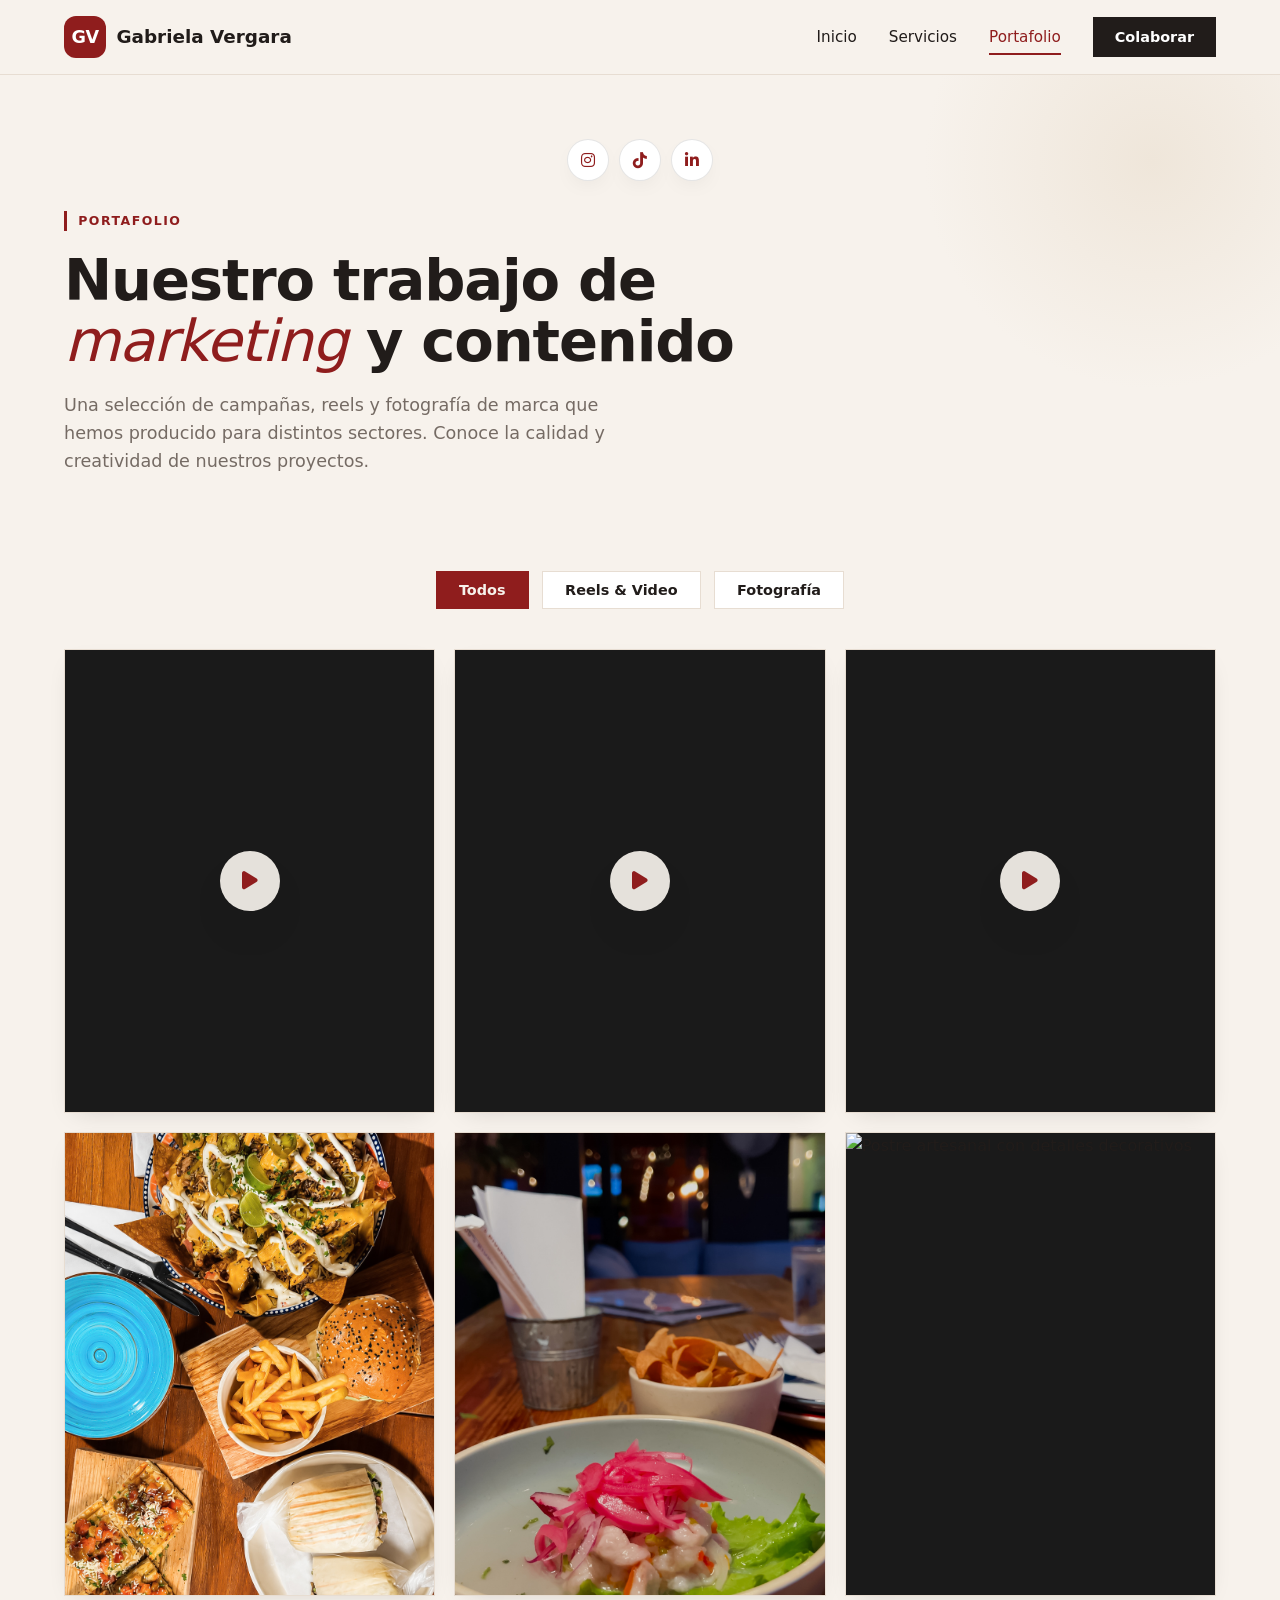
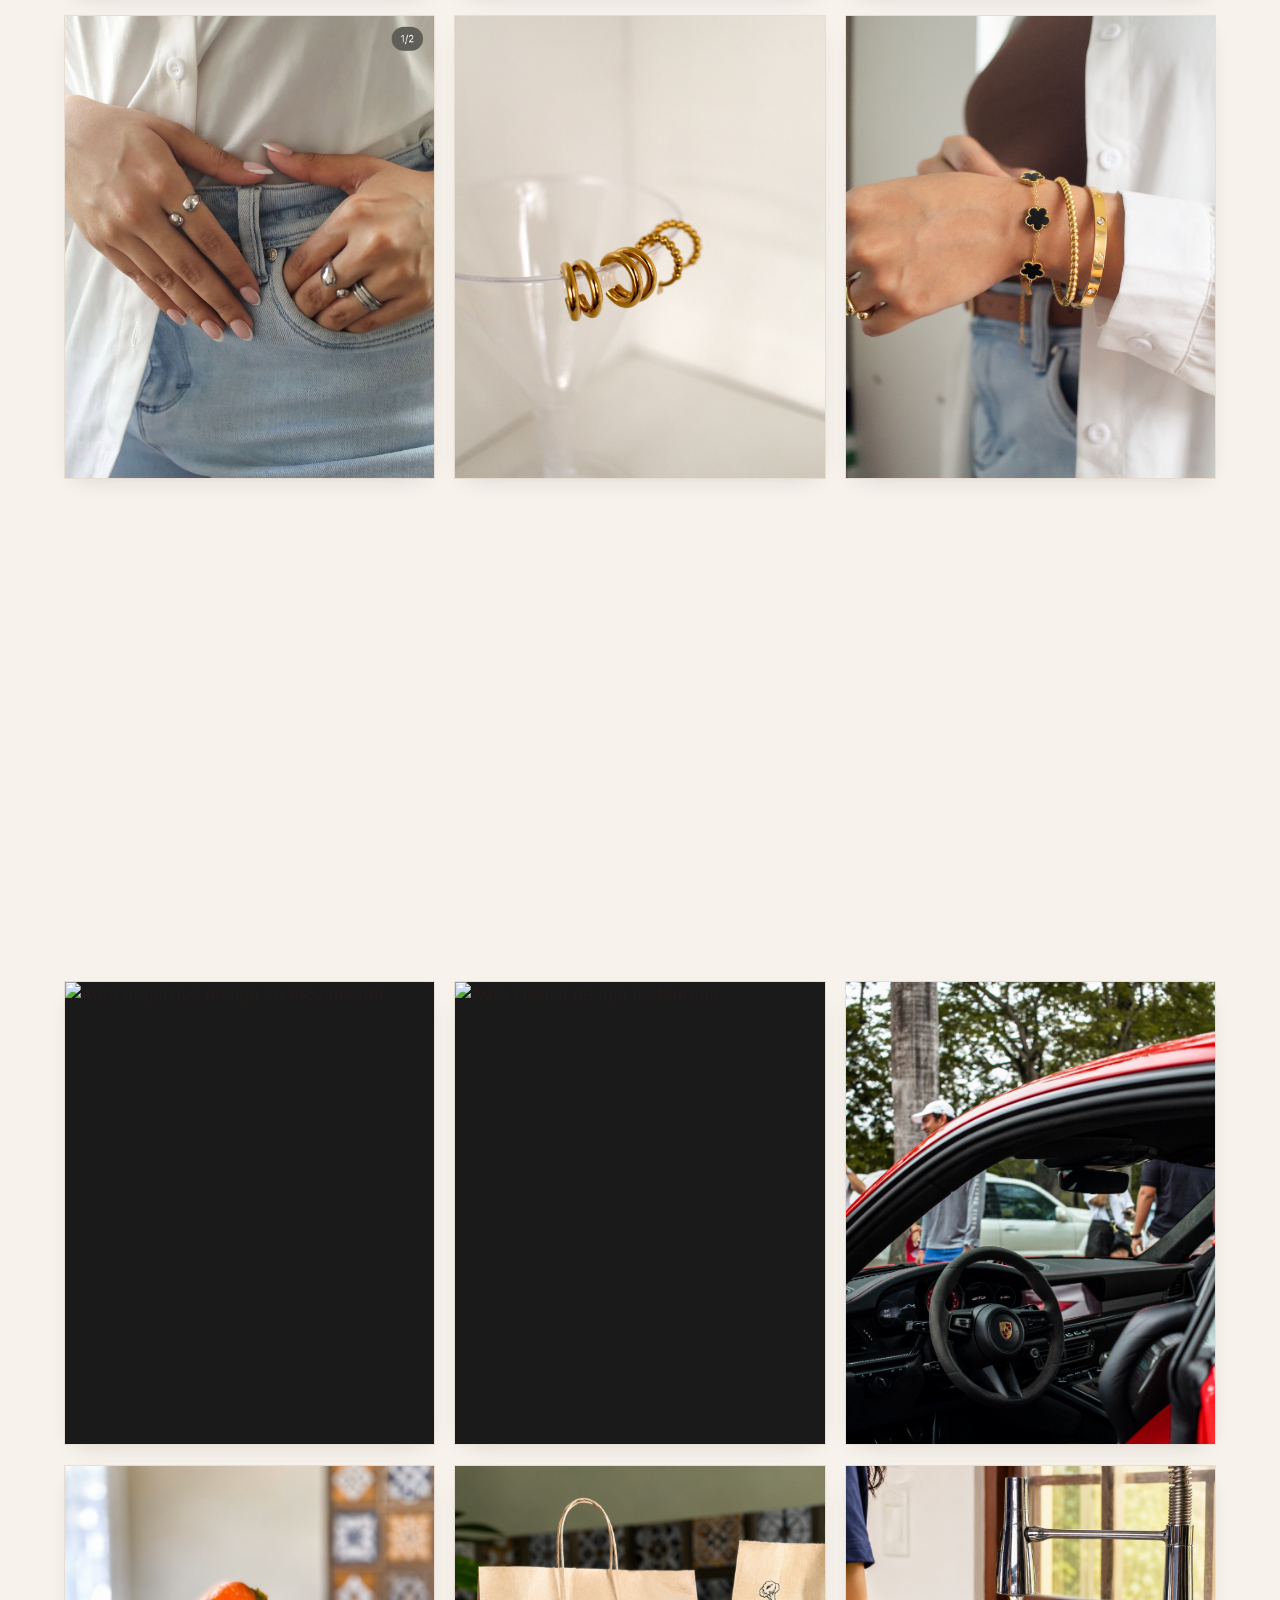
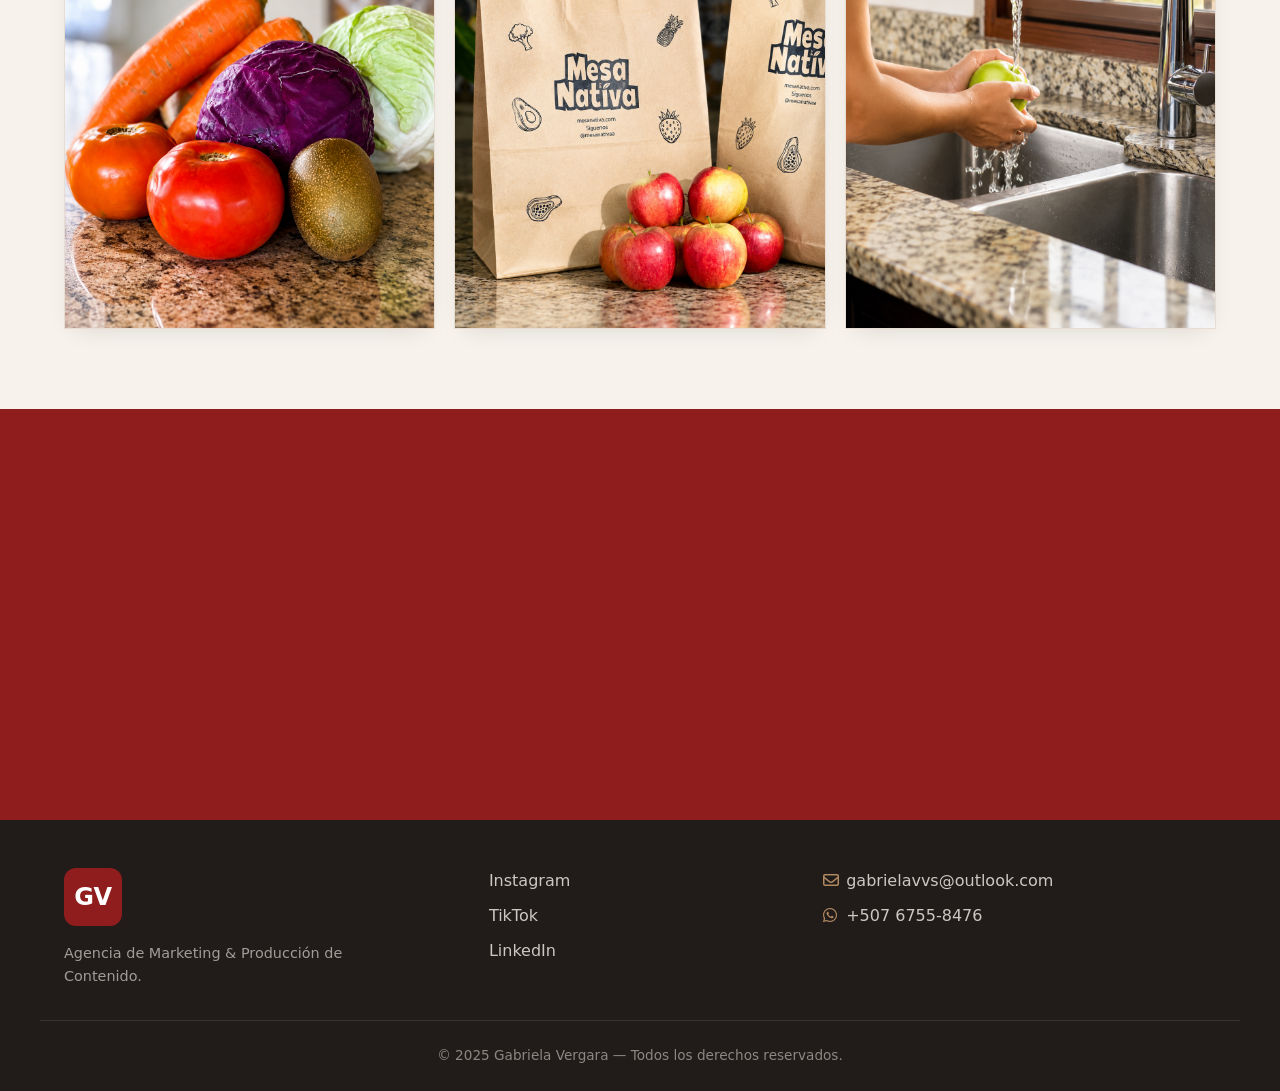
==== commit 19decd33: "un faq nuevo" ====
--- a/portafolio.html
+++ b/portafolio.html
@@ -277,7 +277,7 @@
                 </article>
                 
                 <article class="portfolio-item reveal" data-category="fotografia" data-title="Flora Exótica" data-src="vegetales2.png" aria-label="Fotografía de flora">
-                    <img src="vegetales2.png" alt="Flora exótica con colores vibrantes" loading="lazy" width="400" height="300">
+                    <img src="vagetales2.png" alt="Flora exótica con colores vibrantes" loading="lazy" width="400" height="300">
                     <div class="item-overlay">
                         <span class="tag">Fotografía</span>
                         <span class="title">Fruta</span>
--- a/styles.css
+++ b/styles.css
@@ -1,6 +1,4 @@
-/* ============================================
-   GABRIELA VERGARA — DISEÑO CREATIVO EDITORIAL
-   ============================================ */
+
 
 /* 1. RESET */
 *, *::before, *::after { margin: 0; padding: 0; box-sizing: border-box; }
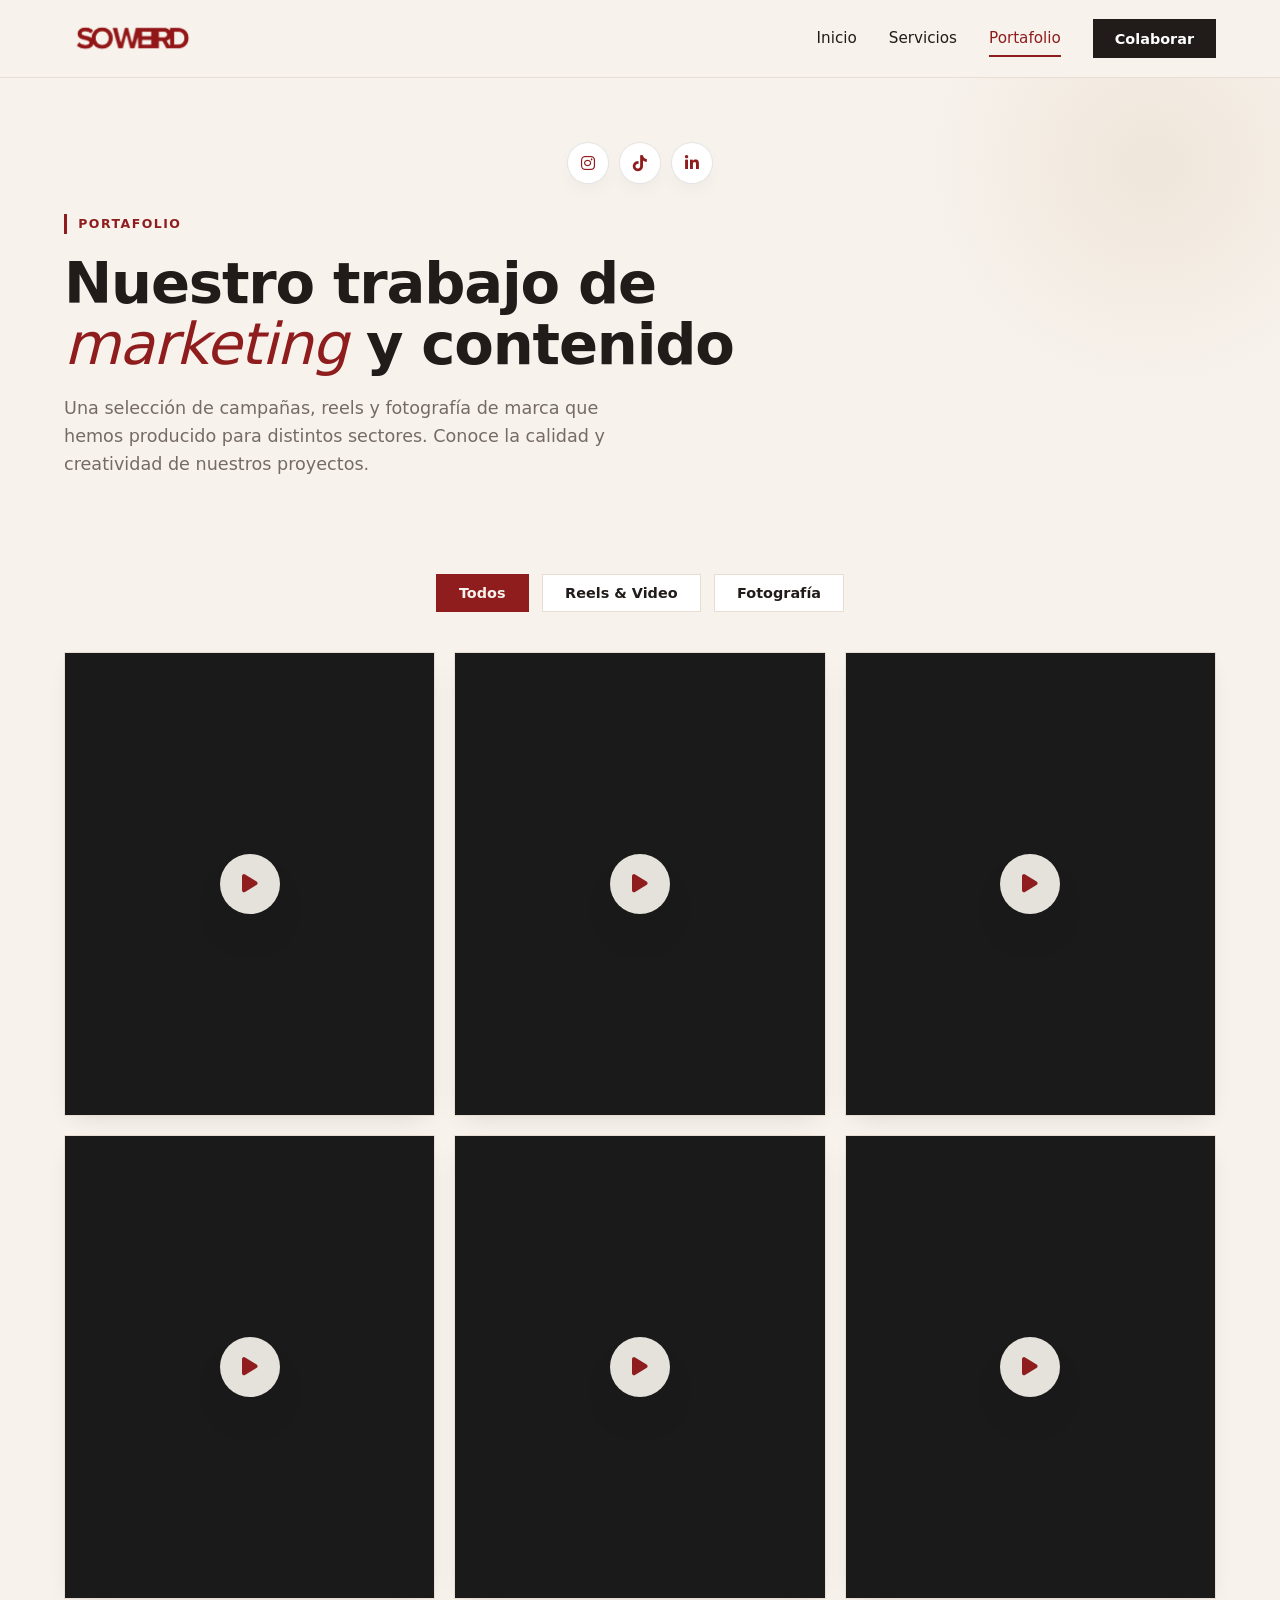
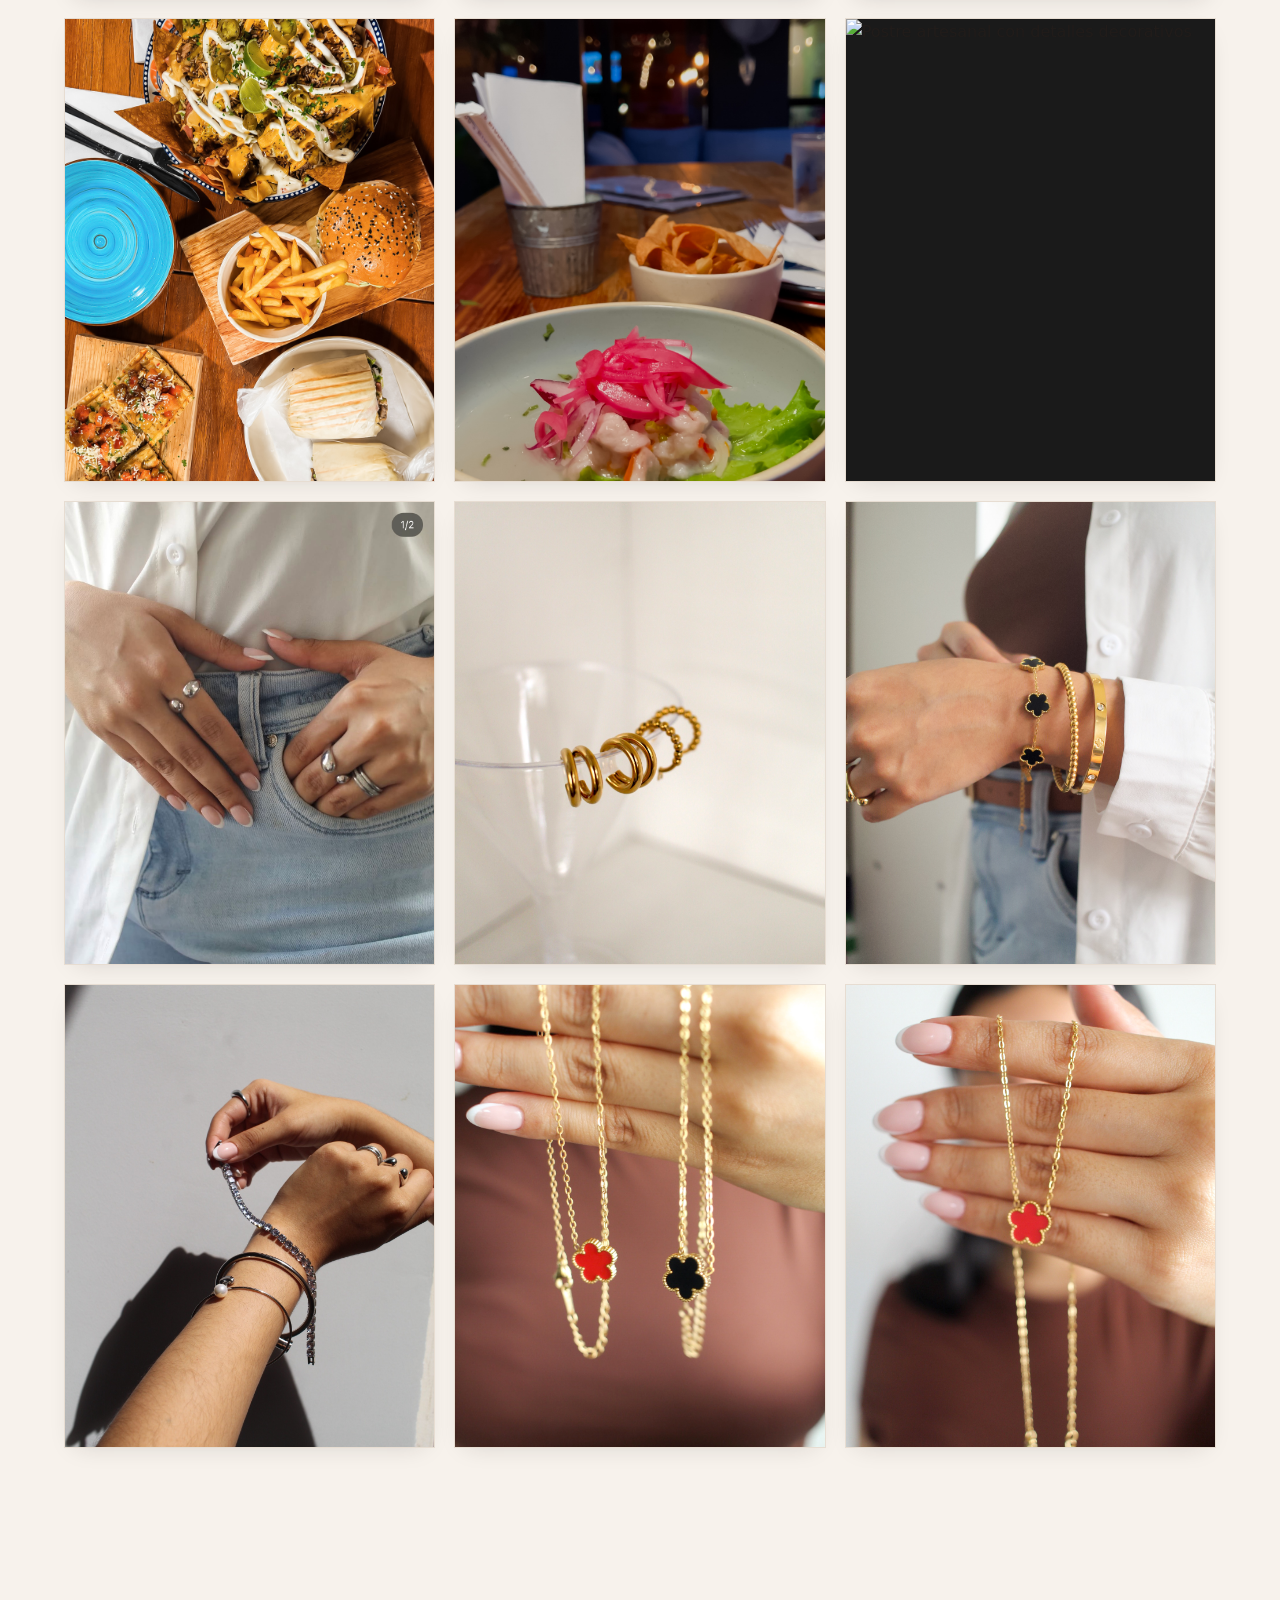
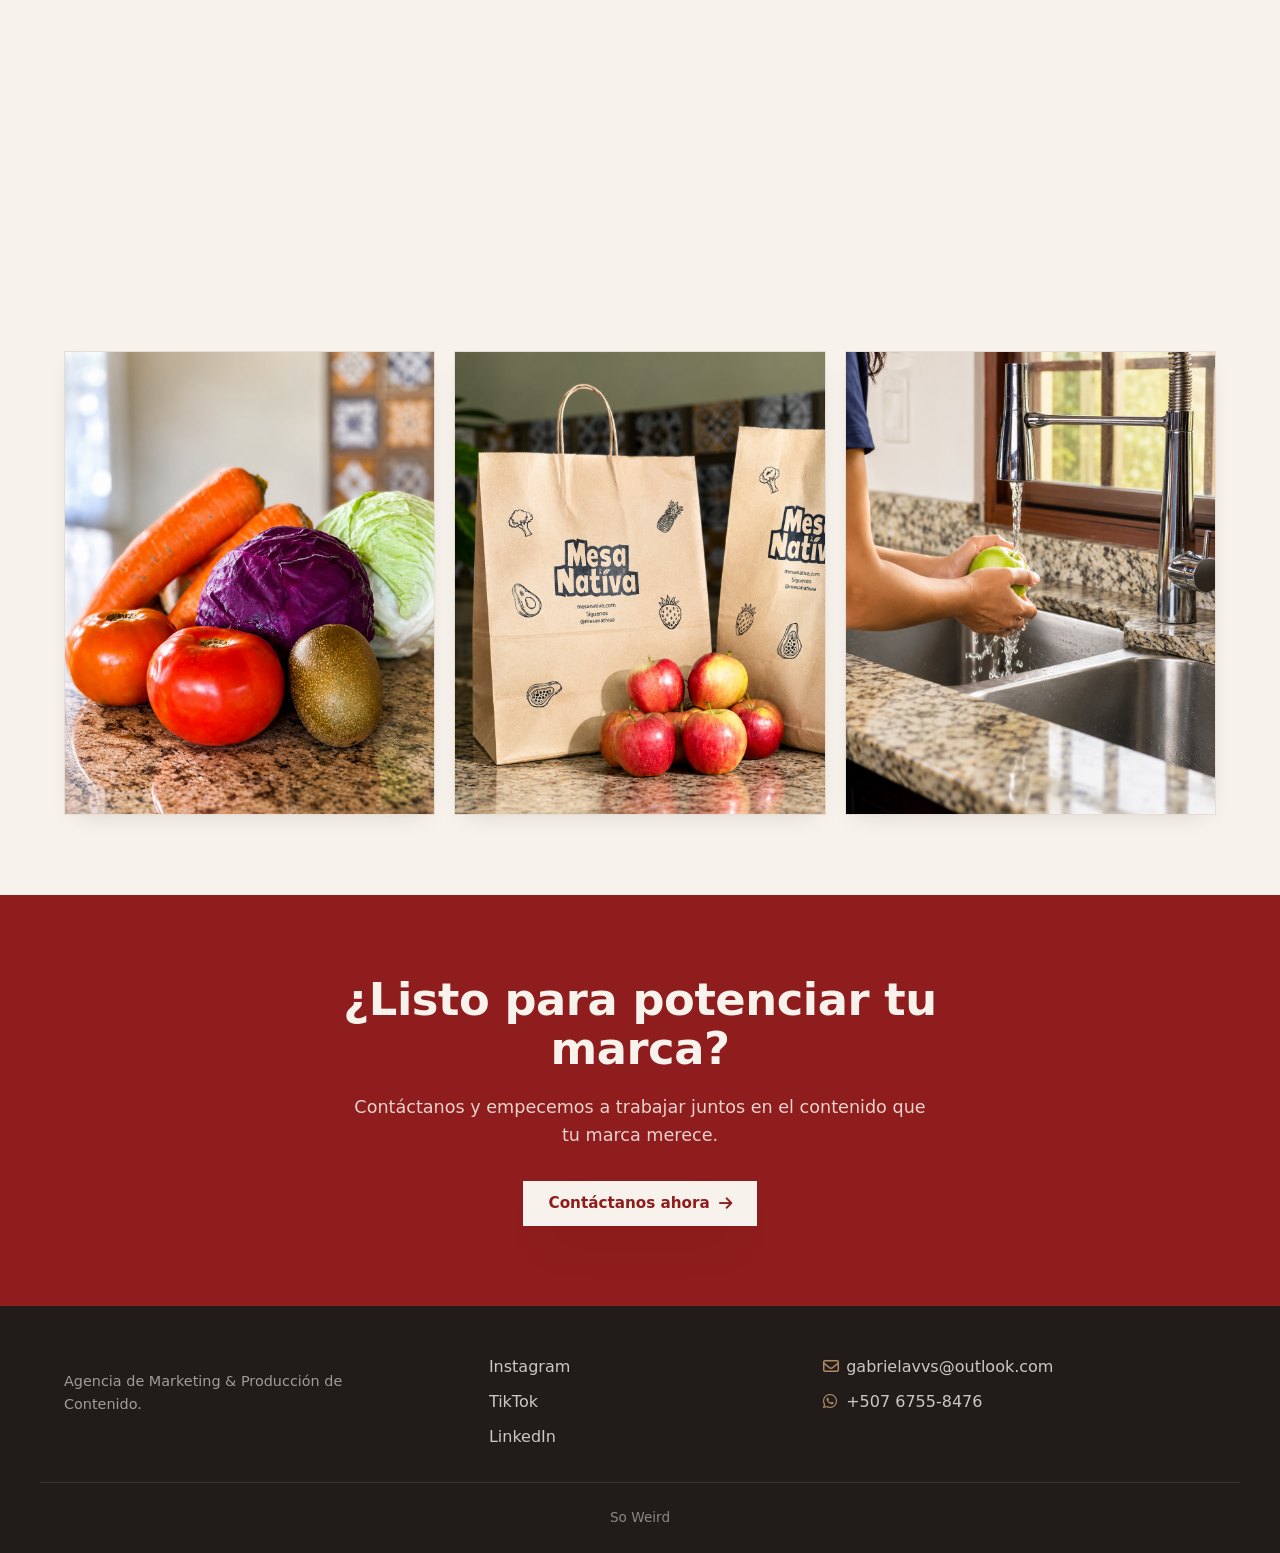
==== commit 602f7e0a: "mejoras" ====
--- a/portafolio.html
+++ b/portafolio.html
@@ -5,7 +5,7 @@
     <meta name="viewport" content="width=device-width, initial-scale=1.0">
     
     <!-- ===== TÍTULO OPTIMIZADO ===== -->
-    <title>Portafolio de Marketing Digital y Producción Audiovisual | Gabriela Vergara</title>
+    <title>Portafolio de Marketing Digital y Producción Audiovisual | So Weird</title>
     
     <!-- ===== META DESCRIPTION OPTIMIZADO ===== -->
     <meta name="description" content="Descubre nuestro portafolio de marketing digital: producción audiovisual, campañas en redes sociales, fotografía profesional y estrategias de contenido para marcas. ¡Conoce nuestro trabajo!">
@@ -14,7 +14,7 @@
     <meta name="keywords" content="portafolio marketing digital, producción audiovisual, campañas redes sociales, fotografía de marca, agencia marketing Panamá, contenido digital, reels profesionales">
     
     <!-- ===== AUTOR ===== -->
-    <meta name="author" content="Gabriela Vergara">
+    <meta name="author" content="So Weird">
     
     <!-- ===== ROBOTS ===== -->
     <meta name="robots" content="index, follow">
@@ -97,8 +97,7 @@
 <header id="header" role="banner">
     <div class="container nav-wrap">
         <a href="index.html" class="logo" aria-label="Gabriela Vergara - Inicio">
-            <span class="logo-mark">GV</span>
-            <span class="logo-text">Gabriela Vergara</span>
+           <img src="logo.png" alt="Gabriela Vergara - Logo" class="logo-img">
         </a>
         <nav class="nav-links" id="navLinks" role="navigation" aria-label="Navegación principal">
             <a href="index.html">Inicio</a>
@@ -140,27 +139,27 @@
             </div>
 
             <div class="portfolio-grid" id="portfolioGrid">
-                <!-- ===== VIDEOS / REELS ===== -->
+                <!-- ===== VIDEOS / REELS - CORREGIDO ===== -->
                 <article class="portfolio-item reveal" data-category="video" data-title="Reel Narrativo · Moda" data-src="comida1.mp4" data-type="video" aria-label="Reel narrativo de moda">
-                    <video src="comida1.mp4" preload="metadata" muted loop playsinline aria-label="Video reel de moda"></video>
+                    <video src="comida1.mp4" muted loop playsinline aria-label="Video reel de moda"></video>
                     <div class="play-icon"><span><i class="fas fa-play" aria-hidden="true"></i></span></div>
                     <div class="item-overlay">
                         <span class="tag">Reels &amp; Video</span>
                         <span class="title">Reel Narrativo · Moda</span>
                     </div>
                 </article>
-                
+
                 <article class="portfolio-item reveal" data-category="video" data-title="Campaña TikTok Viral" data-src="comida2.mp4" data-type="video" aria-label="Campaña viral de TikTok">
-                    <video src="comida2.mp4" preload="metadata" muted loop playsinline aria-label="Video campaña TikTok"></video>
+                    <video src="comida2.mp4" muted loop playsinline aria-label="Video campaña TikTok"></video>
                     <div class="play-icon"><span><i class="fas fa-play" aria-hidden="true"></i></span></div>
                     <div class="item-overlay">
                         <span class="tag">Reels &amp; Video</span>
                         <span class="title">Campaña TikTok Viral</span>
                     </div>
                 </article>
-                
+
                 <article class="portfolio-item reveal" data-category="video" data-title="Contenido Institucional" data-src="comida3.mp4" data-type="video" aria-label="Contenido institucional">
-                    <video src="comida3.mp4" preload="metadata" muted loop playsinline aria-label="Video institucional"></video>
+                    <video src="comida3.mp4" muted loop playsinline aria-label="Video institucional"></video>
                     <div class="play-icon"><span><i class="fas fa-play" aria-hidden="true"></i></span></div>
                     <div class="item-overlay">
                         <span class="tag">Reels &amp; Video</span>
@@ -168,7 +167,34 @@
                     </div>
                 </article>
 
-                <!-- ===== FOTOGRAFÍA - GASTRONOMÍA ===== -->
+                <article class="portfolio-item reveal" data-category="video" data-title="Reel Narrativo · Moda" data-src="comida1.mp4" data-type="video" aria-label="Reel narrativo de moda">
+                    <video src="videoauto3.mp4" muted loop playsinline aria-label="Video reel de moda"></video>
+                    <div class="play-icon"><span><i class="fas fa-play" aria-hidden="true"></i></span></div>
+                    <div class="item-overlay">
+                        <span class="tag">Reels &amp; Video</span>
+                        <span class="title">Reel Narrativo · Moda</span>
+                    </div>
+                </article>
+
+                <article class="portfolio-item reveal" data-category="video" data-title="Campaña TikTok Viral" data-src="comida2.mp4" data-type="video" aria-label="Campaña viral de TikTok">
+                    <video src="videoauto2.mp4" muted loop playsinline aria-label="Video campaña TikTok"></video>
+                    <div class="play-icon"><span><i class="fas fa-play" aria-hidden="true"></i></span></div>
+                    <div class="item-overlay">
+                        <span class="tag">Reels &amp; Video</span>
+                        <span class="title">Campaña TikTok Viral</span>
+                    </div>
+                </article>
+
+                <article class="portfolio-item reveal" data-category="video" data-title="Contenido Institucional" data-src="comida3.mp4" data-type="video" aria-label="Contenido institucional">
+                    <video src="videoauto1.mp4" muted loop playsinline aria-label="Video institucional"></video>
+                    <div class="play-icon"><span><i class="fas fa-play" aria-hidden="true"></i></span></div>
+                    <div class="item-overlay">
+                        <span class="tag">Reels &amp; Video</span>
+                        <span class="title">Contenido Institucional</span>
+                    </div>
+                </article>
+
+                <!-- ===== FOTOGRAFÍA ===== -->
                 <article class="portfolio-item reveal" data-category="fotografia" data-title="Gastronomía Gourmet" data-src="comida1.jpg" aria-label="Fotografía gastronómica">
                     <img src="comida1.jpg" alt="Plato gourmet con presentación profesional" loading="lazy" width="400" height="300">
                     <div class="item-overlay">
@@ -322,7 +348,7 @@
             <a href="https://wa.me/50767558476" target="_blank" rel="noopener noreferrer" aria-label="Contactar por WhatsApp"><i class="fab fa-whatsapp" aria-hidden="true"></i> +507 6755-8476</a>
         </div>
     </div>
-    <div class="footer-bottom">© 2025 Gabriela Vergara — Todos los derechos reservados.</div>
+    <div class="footer-bottom">So Weird</div>
 </footer>
 
 <!-- ============== MODAL ============== -->
@@ -347,7 +373,7 @@
     <div class="lightbox-content" id="lightboxContent"></div>
     <div class="lightbox-caption" id="lightboxCaption"></div>
 </div>
-<script src="script.js"></script>
+
 <script src="portafolio.js"></script>
 </body>
 </html>
--- a/styles.css
+++ b/styles.css
@@ -21,7 +21,97 @@
     --font-body: 'Poppins', system-ui, -apple-system, 'Segoe UI', Roboto, 'Helvetica Neue', sans-serif;
     --font-display: 'Poppins', system-ui, -apple-system, 'Segoe UI', Roboto, 'Helvetica Neue', sans-serif;
 }
-
+/* ============================================
+   LOGO CON IMAGEN
+   ============================================ */
+
+/* Opción 1: Logo solo imagen */
+.logo-img {
+    height: 45px;
+    width: auto;
+    display: block;
+    transition: all 0.3s ease;
+}
+
+.logo:hover .logo-img {
+    transform: scale(1.05);
+}
+
+/* Opción 2: Logo imagen con texto */
+.logo {
+    display: flex;
+    align-items: center;
+    gap: 12px;
+    text-decoration: none;
+}
+
+.logo-img {
+    height: 45px;
+    width: auto;
+    display: block;
+}
+
+.logo-text {
+    font-family: var(--font-display);
+    font-weight: 600;
+    font-size: 1.15rem;
+    color: var(--ink);
+}
+
+/* Opción 3: Logo imagen con texto y subtítulo */
+.logo {
+    display: flex;
+    align-items: center;
+    gap: 12px;
+    text-decoration: none;
+}
+
+.logo-img {
+    height: 45px;
+    width: auto;
+    display: block;
+}
+
+.logo-text-wrapper {
+    display: flex;
+    flex-direction: column;
+    line-height: 1.2;
+}
+
+.logo-text {
+    font-family: var(--font-display);
+    font-weight: 600;
+    font-size: 1.15rem;
+    color: var(--ink);
+}
+
+.logo-sub {
+    font-size: 0.65rem;
+    font-weight: 400;
+    color: var(--muted);
+    letter-spacing: 0.05em;
+    text-transform: uppercase;
+}
+
+/* Logo en el footer (si también quieres cambiarlo) */
+.logo-mark.big {
+    display: none; /* Oculta el texto GV */
+}
+
+/* Versión móvil - ajustar tamaño */
+@media (max-width: 768px) {
+    .logo-img {
+        height: 35px;
+    }
+    
+    .logo-text {
+        font-size: 1rem;
+    }
+    
+    .logo-sub {
+        font-size: 0.55rem;
+    }
+}
 html { scroll-behavior: smooth; }
 
 body {
